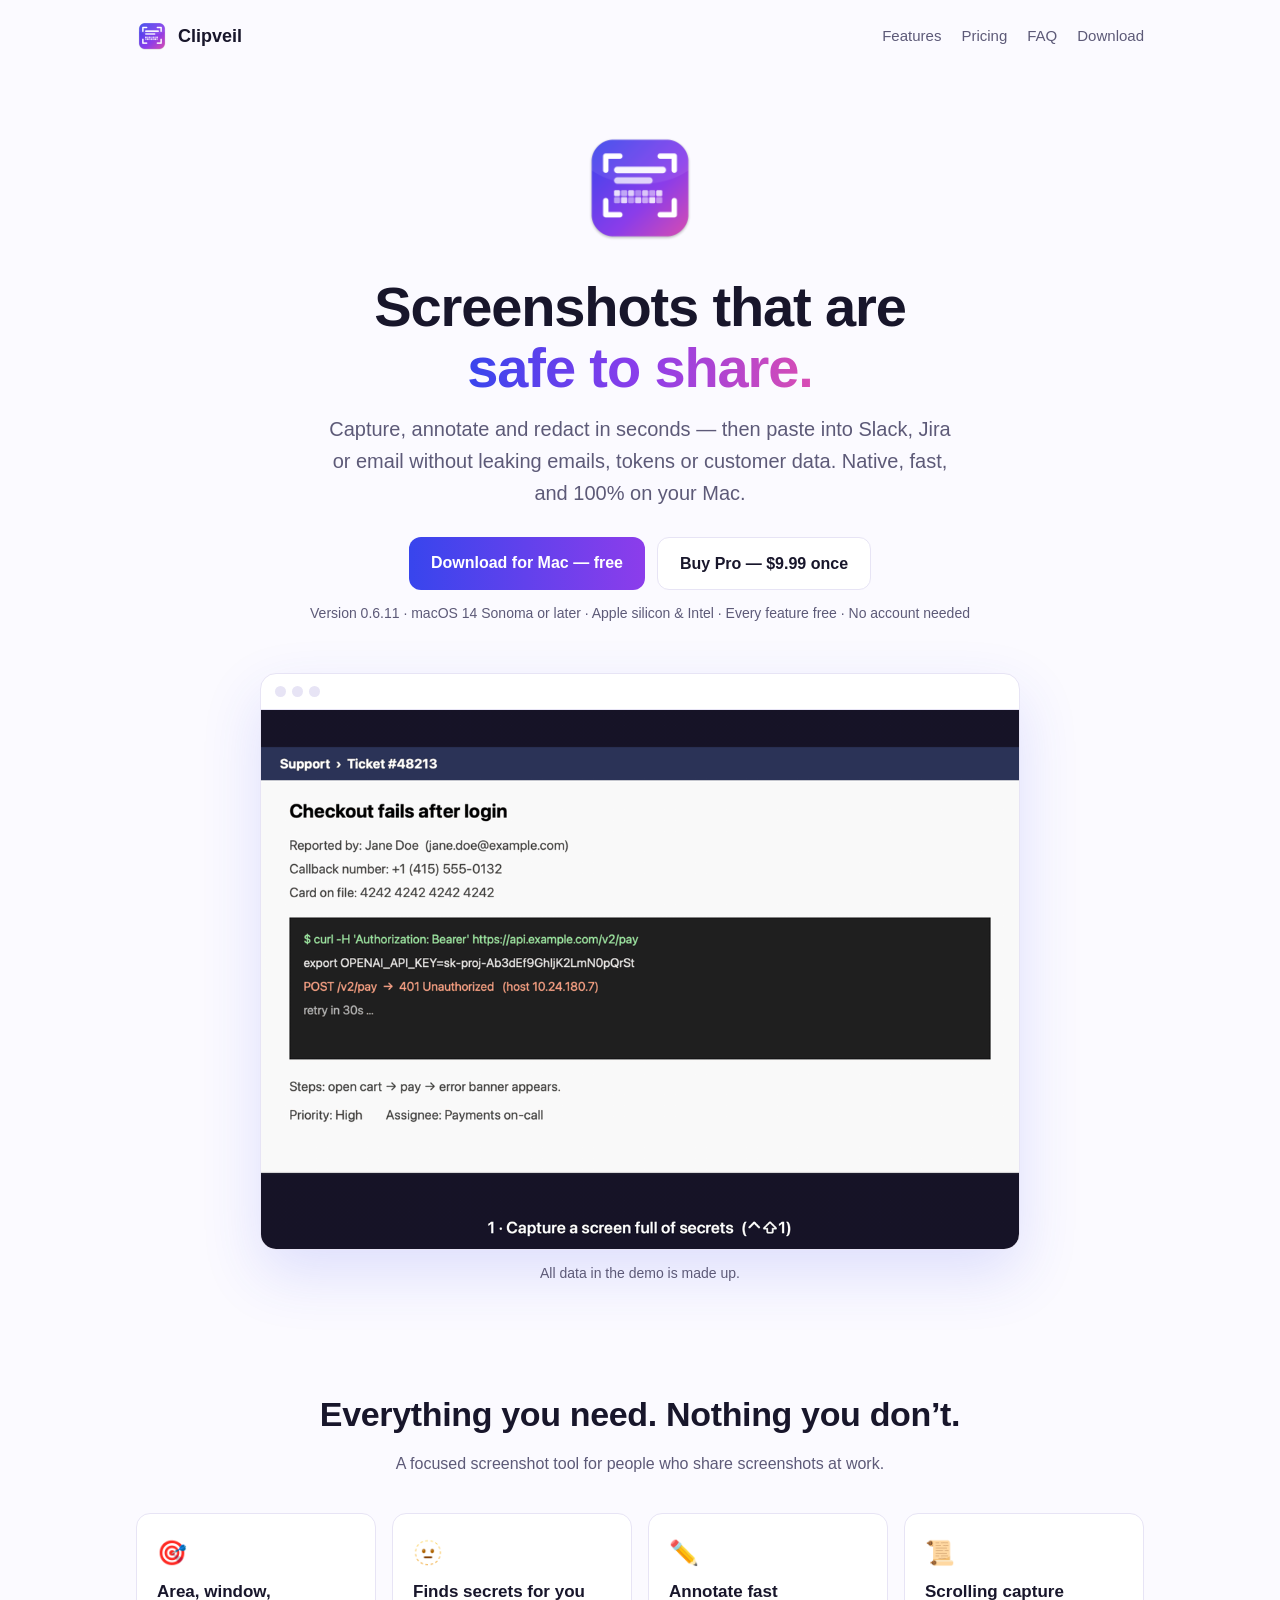
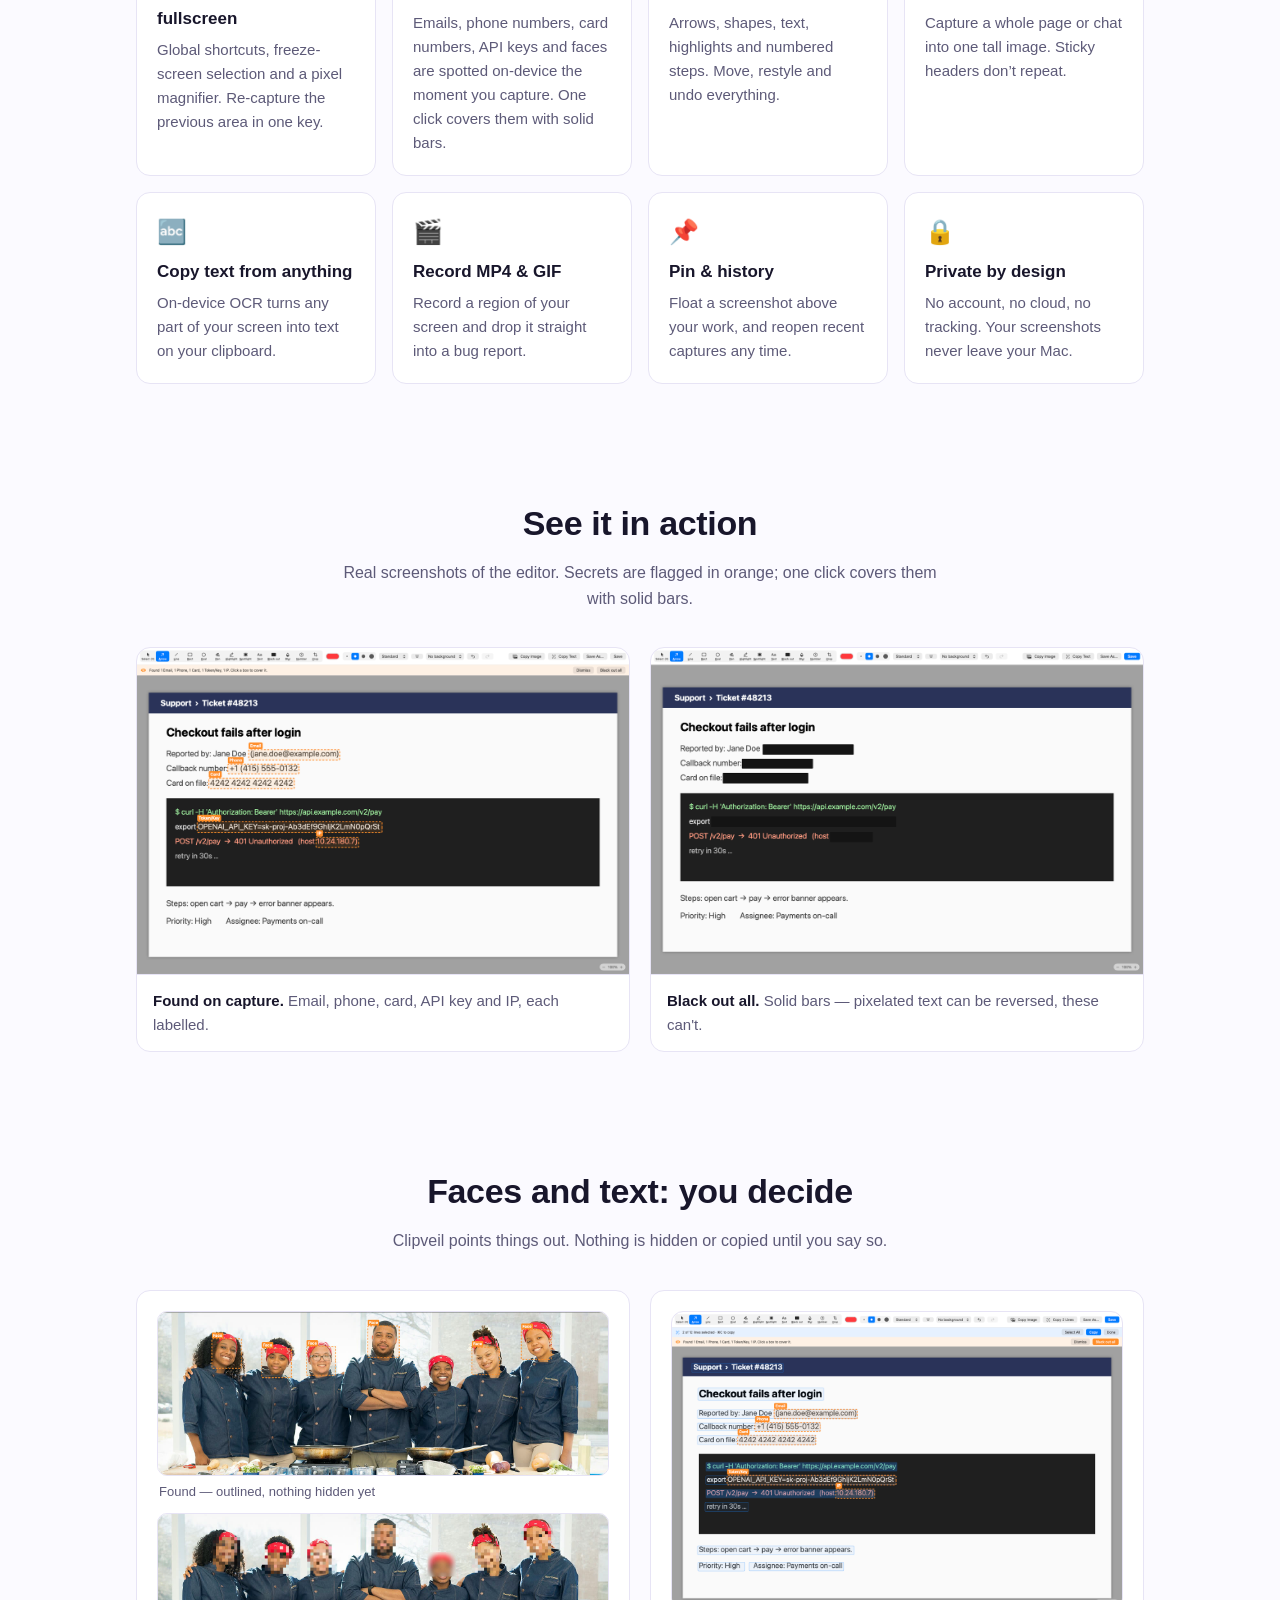
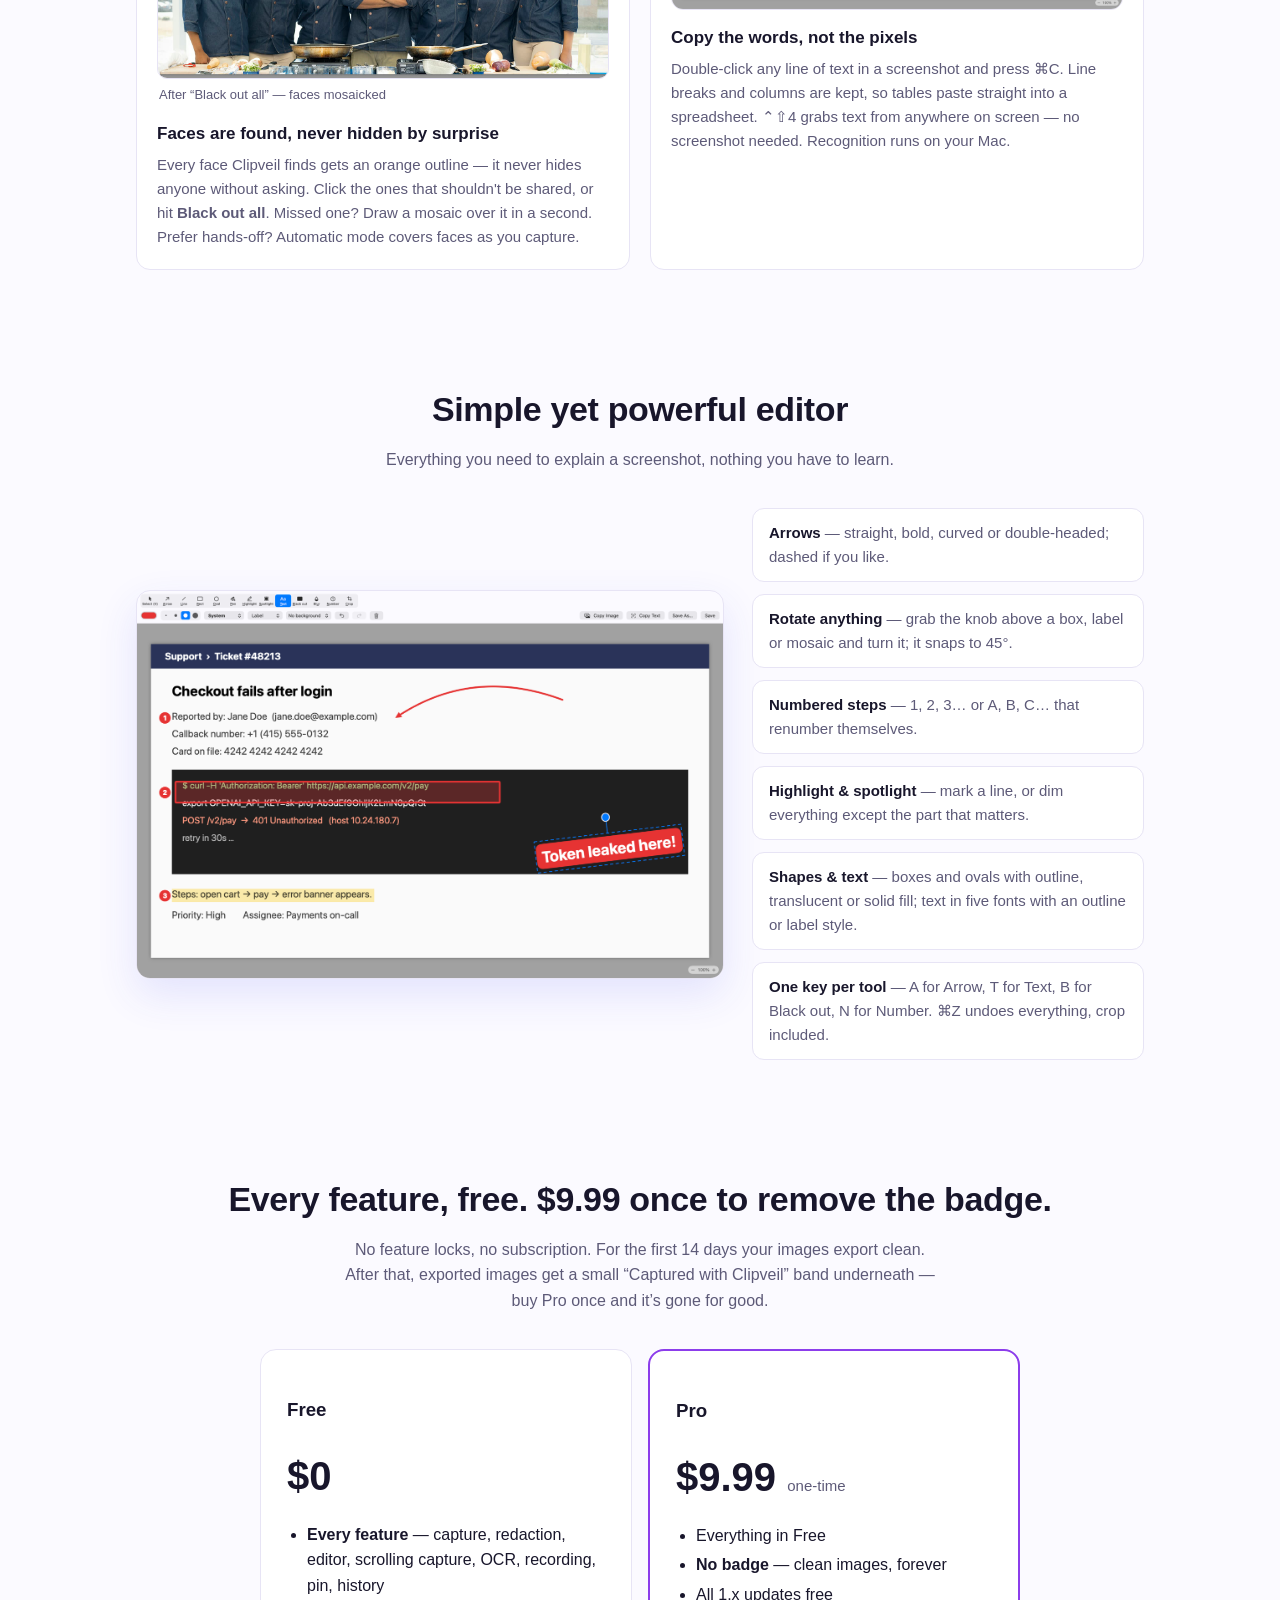
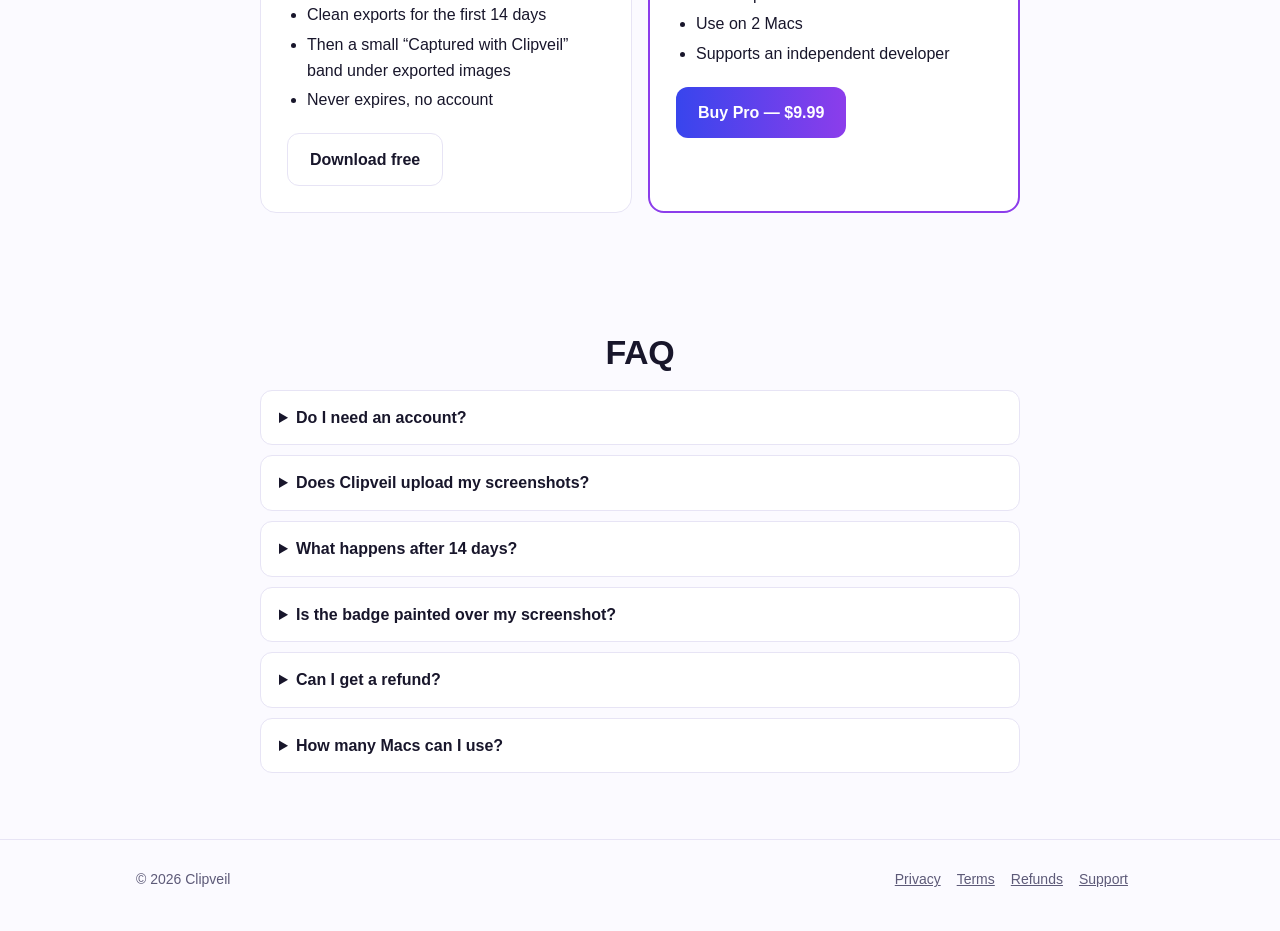
==== index.html @ bd0c2cb8 "Clipveil 0.6.11: notarized download + Sparkle appcast Co-Authored-By: Claude Opus 5.5 <noreply@anthr" ====
<!doctype html>
<html lang="en">
<head>
<meta charset="utf-8">
<meta name="viewport" content="width=device-width, initial-scale=1">
<title>Clipveil — screenshots that are safe to share</title>
<meta name="description" content="Clipveil is a private, native macOS screenshot tool: capture, redact, annotate and share — nothing ever leaves your Mac.">
<link rel="icon" href="icon.png">
<link rel="stylesheet" href="style.css">
<!-- Launch: replace DOWNLOAD_URL with releases/Clipveil-latest.dmg and CHECKOUT_URL with the Lemon Squeezy buy link. -->
</head>
<body>
<div class="wrap">
  <nav>
    <a class="brand" href="index.html"><img src="icon.png" alt="">Clipveil</a>
    <div class="links"><a href="#features">Features</a><a href="#pricing">Pricing</a><a href="#faq">FAQ</a><a class="keep" href="releases/Clipveil-latest.dmg">Download</a></div>
  </nav>

  <header class="hero">
    <img class="icon" src="icon.png" alt="Clipveil app icon">
    <h1>Screenshots that are<br><span class="grad">safe to share.</span></h1>
    <p class="lead">Capture, annotate and redact in seconds — then paste into Slack, Jira or email without leaking emails, tokens or customer data. Native, fast, and 100% on your Mac.</p>
    <div class="cta">
      <a class="btn primary" href="releases/Clipveil-latest.dmg">Download for Mac — free</a>
      <a class="btn ghost" href="https://clipveil.lemonsqueezy.com/checkout/buy/eed7f09a-1b01-4b41-965e-8b649340c4da">Buy Pro — $9.99 once</a>
    </div>
    <p class="fine">Version 0.6.11 · macOS 14 Sonoma or later · Apple silicon &amp; Intel · Every feature free · No account needed</p>

    <div class="demo">
      <div class="bar"><i></i><i></i><i></i></div>
      <img class="gif" src="img/demo.gif" alt="Demo: Clipveil captures a support ticket, outlines the email, phone number, card number, API key and IP address it found, blacks them all out with one click, then copies the remaining text" width="1100" height="784">
    </div>
    <p class="fine">All data in the demo is made up.</p>
  </header>
</div>

<section id="features">
  <div class="wrap">
    <h2>Everything you need. Nothing you don’t.</h2>
    <p class="sub">A focused screenshot tool for people who share screenshots at work.</p>
    <div class="grid">
      <div class="card"><div class="emoji">🎯</div><h3>Area, window, fullscreen</h3><p>Global shortcuts, freeze-screen selection and a pixel magnifier. Re-capture the previous area in one key.</p></div>
      <div class="card"><div class="emoji">🫥</div><h3>Finds secrets for you</h3><p>Emails, phone numbers, card numbers, API keys and faces are spotted on-device the moment you capture. One click covers them with solid bars.</p></div>
      <div class="card"><div class="emoji">✏️</div><h3>Annotate fast</h3><p>Arrows, shapes, text, highlights and numbered steps. Move, restyle and undo everything.</p></div>
      <div class="card"><div class="emoji">📜</div><h3>Scrolling capture</h3><p>Capture a whole page or chat into one tall image. Sticky headers don’t repeat.</p></div>
      <div class="card"><div class="emoji">🔤</div><h3>Copy text from anything</h3><p>On-device OCR turns any part of your screen into text on your clipboard.</p></div>
      <div class="card"><div class="emoji">🎬</div><h3>Record MP4 &amp; GIF</h3><p>Record a region of your screen and drop it straight into a bug report.</p></div>
      <div class="card"><div class="emoji">📌</div><h3>Pin &amp; history</h3><p>Float a screenshot above your work, and reopen recent captures any time.</p></div>
      <div class="card"><div class="emoji">🔒</div><h3>Private by design</h3><p>No account, no cloud, no tracking. Your screenshots never leave your Mac.</p></div>
    </div>
  </div>
</section>

<section id="action">
  <div class="wrap">
    <h2>See it in action</h2>
    <p class="sub">Real screenshots of the editor. Secrets are flagged in orange; one click covers them with solid bars.</p>
    <div class="shots">
      <figure><img src="img/detect.png" alt="Editor right after a capture: five secrets outlined in orange with labels, and a banner offering Black out all" loading="lazy"><figcaption><b>Found on capture.</b> Email, phone, card, API key and IP, each labelled.</figcaption></figure>
      <figure><img src="img/blackout.png" alt="The same capture after Black out all: the secrets are covered by solid black bars, everything else is readable" loading="lazy"><figcaption><b>Black out all.</b> Solid bars — pixelated text can be reversed, these can't.</figcaption></figure>
    </div>
  </div>
</section>

<section id="control">
  <div class="wrap">
    <h2>Faces and text: you decide</h2>
    <p class="sub">Clipveil points things out. Nothing is hidden or copied until you say so.</p>
    <div class="duo">
      <div class="card">
        <div class="pair">
          <figure><img src="img/faces-found.jpg" alt="A team photo in the Clipveil editor: six faces outlined in orange with a Face label, none hidden yet" loading="lazy"><figcaption>Found — outlined, nothing hidden yet</figcaption></figure>
          <figure><img src="img/faces-hidden.jpg" alt="The same photo with every face covered by a mosaic" loading="lazy"><figcaption>After “Black out all” — faces mosaicked</figcaption></figure>
        </div>
        <h3>Faces are found, never hidden by surprise</h3>
        <p>Every face Clipveil finds gets an orange outline — it never hides anyone without asking. Click the ones that shouldn't be shared, or hit <b>Black out all</b>. Missed one? Draw a mosaic over it in a second. Prefer hands-off? Automatic mode covers faces as you capture.</p>
      </div>
      <div class="card">
        <img src="img/copytext.png" alt="Editor in text mode: every recognised line outlined, two lines selected, a Copy 2 Lines button" loading="lazy" class="cardimg">
        <h3>Copy the words, not the pixels</h3>
        <p>Double-click any line of text in a screenshot and press ⌘C. Line breaks and columns are kept, so tables paste straight into a spreadsheet. ⌃⇧4 grabs text from anywhere on screen — no screenshot needed. Recognition runs on your Mac.</p>
      </div>
    </div>
  </div>
</section>

<section id="editor">
  <div class="wrap">
    <h2>Simple yet powerful editor</h2>
    <p class="sub">Everything you need to explain a screenshot, nothing you have to learn.</p>
    <div class="editorgrid">
      <img src="img/editor.png" alt="The Clipveil editor: a curved red arrow pointing at an email, numbered steps 1 to 3, a translucent red box over a log line, a yellow highlight over a line of text, and a tilted red label reading Token leaked here with its rotation handle" loading="lazy">
      <ul class="toollist">
        <li><b>Arrows</b> — straight, bold, curved or double-headed; dashed if you like.</li>
        <li><b>Rotate anything</b> — grab the knob above a box, label or mosaic and turn it; it snaps to 45°.</li>
        <li><b>Numbered steps</b> — 1, 2, 3… or A, B, C… that renumber themselves.</li>
        <li><b>Highlight &amp; spotlight</b> — mark a line, or dim everything except the part that matters.</li>
        <li><b>Shapes &amp; text</b> — boxes and ovals with outline, translucent or solid fill; text in five fonts with an outline or label style.</li>
        <li><b>One key per tool</b> — A for Arrow, T for Text, B for Black out, N for Number. ⌘Z undoes everything, crop included.</li>
      </ul>
    </div>
  </div>
</section>

<section id="pricing">
  <div class="wrap">
    <h2>Every feature, free. $9.99 once to remove the badge.</h2>
    <p class="sub">No feature locks, no subscription. For the first 14 days your images export clean. After that, exported images get a small “Captured with Clipveil” band underneath — buy Pro once and it’s gone for good.</p>
    <div class="pricing">
      <div class="plan">
        <h3>Free</h3>
        <div class="price">$0</div>
        <ul>
          <li><b>Every feature</b> — capture, redaction, editor, scrolling capture, OCR, recording, pin, history</li>
          <li>Clean exports for the first 14 days</li>
          <li>Then a small “Captured with Clipveil” band under exported images</li>
          <li>Never expires, no account</li>
        </ul>
        <a class="btn ghost" href="releases/Clipveil-latest.dmg">Download free</a>
      </div>
      <div class="plan pro">
        <h3>Pro</h3>
        <div class="price">$9.99 <small>one-time</small></div>
        <ul>
          <li>Everything in Free</li>
          <li><b>No badge</b> — clean images, forever</li>
          <li>All 1.x updates free</li>
          <li>Use on 2 Macs</li>
          <li>Supports an independent developer</li>
        </ul>
        <a class="btn primary" href="https://clipveil.lemonsqueezy.com/checkout/buy/eed7f09a-1b01-4b41-965e-8b649340c4da">Buy Pro — $9.99</a>
      </div>
    </div>
  </div>
</section>

<section id="faq" class="faq">
  <div class="wrap">
    <h2>FAQ</h2>
    <details><summary>Do I need an account?</summary><p>No. Download, grant Screen Recording permission, and start capturing. A license key is only needed for Pro.</p></details>
    <details><summary>Does Clipveil upload my screenshots?</summary><p>Never. Capturing, OCR and editing all happen on your Mac. The only network requests are a license check for Pro and an optional update check.</p></details>
    <details><summary>What happens after 14 days?</summary><p>Nothing stops working. Every feature stays free; images you copy, save or share simply get a small “Captured with Clipveil” band underneath. Pro removes it.</p></details>
    <details><summary>Is the badge painted over my screenshot?</summary><p>No. It’s a slim band added below the image, so nothing you captured is covered.</p></details>
    <details><summary>Can I get a refund?</summary><p>Yes — full refund within 14 days, no questions asked. See the <a href="refund.html">refund policy</a>.</p></details>
    <details><summary>How many Macs can I use?</summary><p>A Pro license activates on 2 Macs. You can move it by deactivating from the License window.</p></details>
  </div>
</section>

<footer>
  <div class="wrap">
    <div>© 2026 Clipveil</div>
    <div><a href="privacy.html">Privacy</a><a href="terms.html">Terms</a><a href="refund.html">Refunds</a><a href="mailto:support@clipveil.app">Support</a></div>
  </div>
</footer>
</body>
</html>
---- style.css ----
:root {
  --bg: #fbfaff; --fg: #18162b; --muted: #5d5a78; --card: #ffffff; --line: #e7e4f5;
  --a1: #3845ed; --a2: #8c3deb; --a3: #d94db3; --chip: #f1eefe;
}
@media (prefers-color-scheme: dark) {
  :root:not([data-theme="light"]) {
    --bg: #0f0e1a; --fg: #f1effa; --muted: #a8a4c4; --card: #1a1830; --line: #2c2948; --chip: #24213f;
  }
}
:root[data-theme="dark"] {
  --bg: #0f0e1a; --fg: #f1effa; --muted: #a8a4c4; --card: #1a1830; --line: #2c2948; --chip: #24213f;
}
* { box-sizing: border-box; }
body { margin: 0; background: var(--bg); color: var(--fg);
  font: 16px/1.6 -apple-system, BlinkMacSystemFont, "Inter", "Hiragino Sans", "Segoe UI", sans-serif; }
a { color: var(--a2); }
.wrap { max-width: 1040px; margin: 0 auto; padding: 0 16px; }
nav { display: flex; align-items: center; justify-content: space-between; padding: 20px 0; }
nav .brand { display: flex; align-items: center; gap: 10px; font-weight: 700; font-size: 18px; color: var(--fg); text-decoration: none; }
nav .brand img { width: 32px; height: 32px; }
nav .links a { color: var(--muted); text-decoration: none; margin-left: 20px; font-size: 15px; }
.hero { text-align: center; padding: 56px 0 32px; }
.hero img.icon { width: 120px; height: 120px; }
h1 { font-size: clamp(34px, 6vw, 56px); line-height: 1.1; margin: 20px 0 14px; letter-spacing: -0.02em; }
.grad { background: linear-gradient(90deg, var(--a1), var(--a2), var(--a3)); -webkit-background-clip: text; background-clip: text; color: transparent; }
.lead { font-size: clamp(17px, 2.2vw, 20px); color: var(--muted); max-width: 640px; margin: 0 auto 28px; }
.cta { display: flex; gap: 12px; justify-content: center; flex-wrap: wrap; }
.btn { display: inline-block; padding: 13px 22px; border-radius: 12px; font-weight: 600; text-decoration: none; }
.btn.primary { background: linear-gradient(90deg, var(--a1), var(--a2)); color: #fff; }
.btn.ghost { border: 1px solid var(--line); color: var(--fg); background: var(--card); }
.fine { color: var(--muted); font-size: 14px; margin-top: 12px; }
.demo { margin: 48px auto 0; max-width: 760px; background: var(--card); border: 1px solid var(--line); border-radius: 16px;
  box-shadow: 0 24px 60px rgba(56, 69, 237, .15); overflow: hidden; text-align: left; }
.demo .bar { display: flex; gap: 6px; padding: 12px 14px; border-bottom: 1px solid var(--line); }
.demo .bar i { width: 11px; height: 11px; border-radius: 50%; background: var(--line); }
.demo .body { padding: 22px 26px 28px; position: relative; }
.demo .gif { display: block; width: 100%; height: auto; }
.shots { display: grid; grid-template-columns: repeat(auto-fit, minmax(300px, 1fr)); gap: 20px; }
.shots figure { margin: 0; background: var(--card); border: 1px solid var(--line); border-radius: 14px; overflow: hidden; }
.shots img { display: block; width: 100%; height: auto; border-bottom: 1px solid var(--line); }
.shots figcaption { padding: 14px 16px; font-size: 15px; color: var(--muted); }
.shots figcaption b { color: var(--fg); }
.editorgrid { display: grid; grid-template-columns: 3fr 2fr; gap: 28px; align-items: center; }
.editorgrid img { display: block; width: 100%; height: auto; border-radius: 14px; border: 1px solid var(--line); box-shadow: 0 16px 40px rgba(56, 69, 237, .12); }
.toollist { list-style: none; padding: 0; margin: 0; display: grid; gap: 12px; }
.toollist li { background: var(--card); border: 1px solid var(--line); border-radius: 12px; padding: 12px 16px; font-size: 15px; color: var(--muted); }
.toollist b { color: var(--fg); }
@media (max-width: 760px) { .editorgrid { grid-template-columns: 1fr; } }
.duo { display: grid; grid-template-columns: repeat(auto-fit, minmax(320px, 1fr)); gap: 20px; }
.duo .card h3 { margin-top: 14px; }
.pair { display: grid; gap: 10px; }
.pair figure { margin: 0; }
.pair img { display: block; width: 100%; height: auto; border-radius: 10px; border: 1px solid var(--line); }
.pair figcaption { font-size: 13px; color: var(--muted); padding: 6px 2px 0; }
.cardimg { display: block; width: 100%; height: auto; border-radius: 12px; border: 1px solid var(--line); }
.msg { display: flex; gap: 12px; margin-bottom: 18px; }
.av { width: 36px; height: 36px; border-radius: 8px; background: var(--chip); flex: none; }
.msg b { display: block; }
.mosaic { display: inline-block; vertical-align: middle; width: 190px; height: 18px; border-radius: 4px;
  background: repeating-linear-gradient(90deg, #b9b2f2 0 12px, #d8d3fb 12px 24px, #a79ff0 24px 36px); }
.mosaic.short { width: 120px; }
.step { position: absolute; width: 28px; height: 28px; border-radius: 50%; background: #e5484d; color: #fff; font-weight: 800;
  display: grid; place-items: center; border: 2px solid #fff; font-size: 14px; }
.box { position: absolute; border: 3px solid #e5484d; border-radius: 6px; }
section { padding: 56px 0; }
h2 { font-size: clamp(26px, 4vw, 34px); text-align: center; margin: 0 0 10px; letter-spacing: -0.01em; }
.sub { text-align: center; color: var(--muted); margin: 0 auto 36px; max-width: 600px; }
.grid { display: grid; grid-template-columns: repeat(auto-fit, minmax(240px, 1fr)); gap: 16px; }
.card { background: var(--card); border: 1px solid var(--line); border-radius: 14px; padding: 20px; }
.card h3 { margin: 6px 0 6px; font-size: 17px; }
.card p { margin: 0; color: var(--muted); font-size: 15px; }
.emoji { font-size: 24px; }
.pricing { display: grid; grid-template-columns: repeat(auto-fit, minmax(280px, 1fr)); gap: 16px; max-width: 760px; margin: 0 auto; }
.plan { background: var(--card); border: 1px solid var(--line); border-radius: 16px; padding: 26px; }
.plan.pro { border: 2px solid var(--a2); }
.price { font-size: 40px; font-weight: 800; margin: 6px 0; }
.price small { font-size: 15px; font-weight: 500; color: var(--muted); }
.plan ul { padding-left: 20px; margin: 14px 0 20px; }
.plan li { margin: 4px 0; }
.faq details { background: var(--card); border: 1px solid var(--line); border-radius: 12px; padding: 14px 18px; margin: 0 auto 10px; max-width: 760px; }
.faq summary { font-weight: 600; cursor: pointer; }
footer { border-top: 1px solid var(--line); padding: 28px 0 40px; color: var(--muted); font-size: 14px; }
footer .wrap { display: flex; flex-wrap: wrap; gap: 16px; justify-content: space-between; }
footer a { color: var(--muted); margin-right: 16px; }
.doc { max-width: 760px; margin: 0 auto; padding: 24px 16px 64px; }
.doc h1 { font-size: 34px; }
.doc h2 { text-align: left; font-size: 22px; margin-top: 32px; }
.note { background: var(--chip); border-radius: 10px; padding: 12px 16px; font-size: 14px; color: var(--muted); }
@media (max-width: 560px) { nav .links a:not(.keep) { display: none; } .demo .body { padding: 18px; } .box, .step { display: none; } }
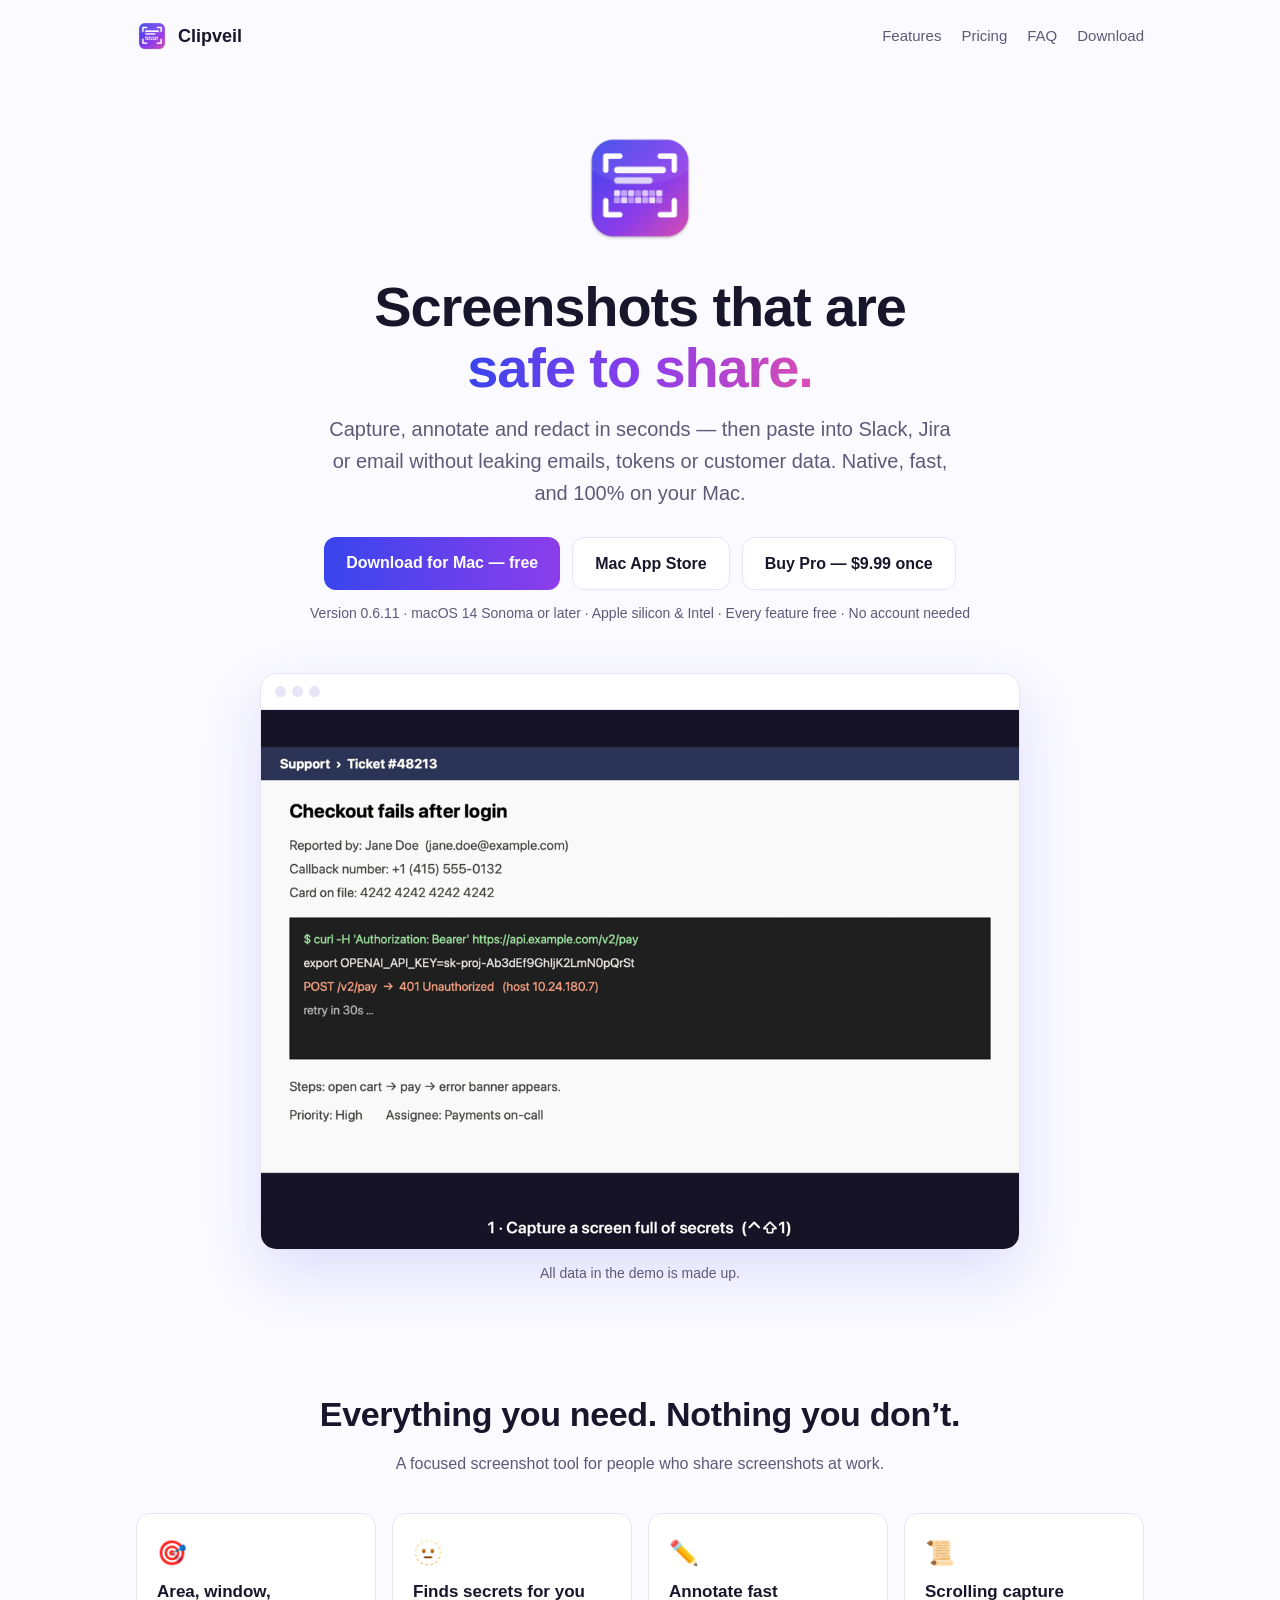
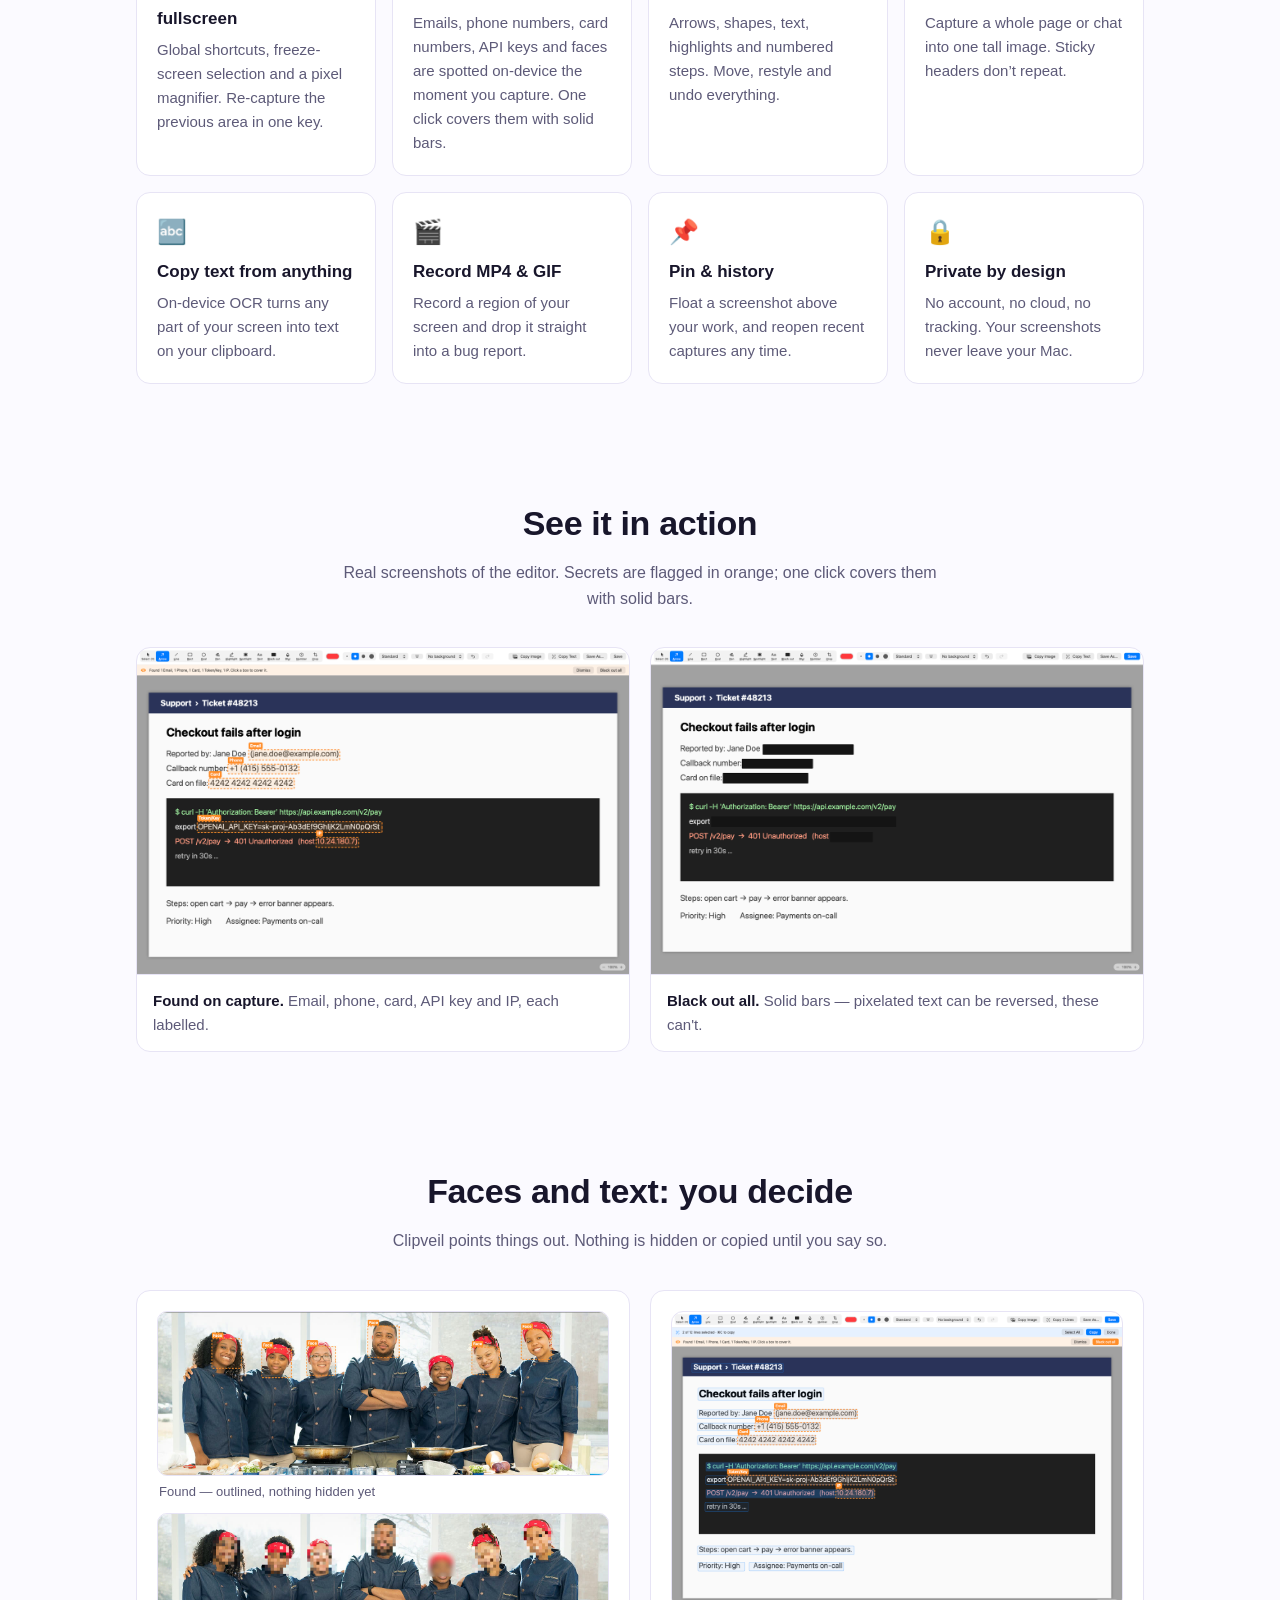
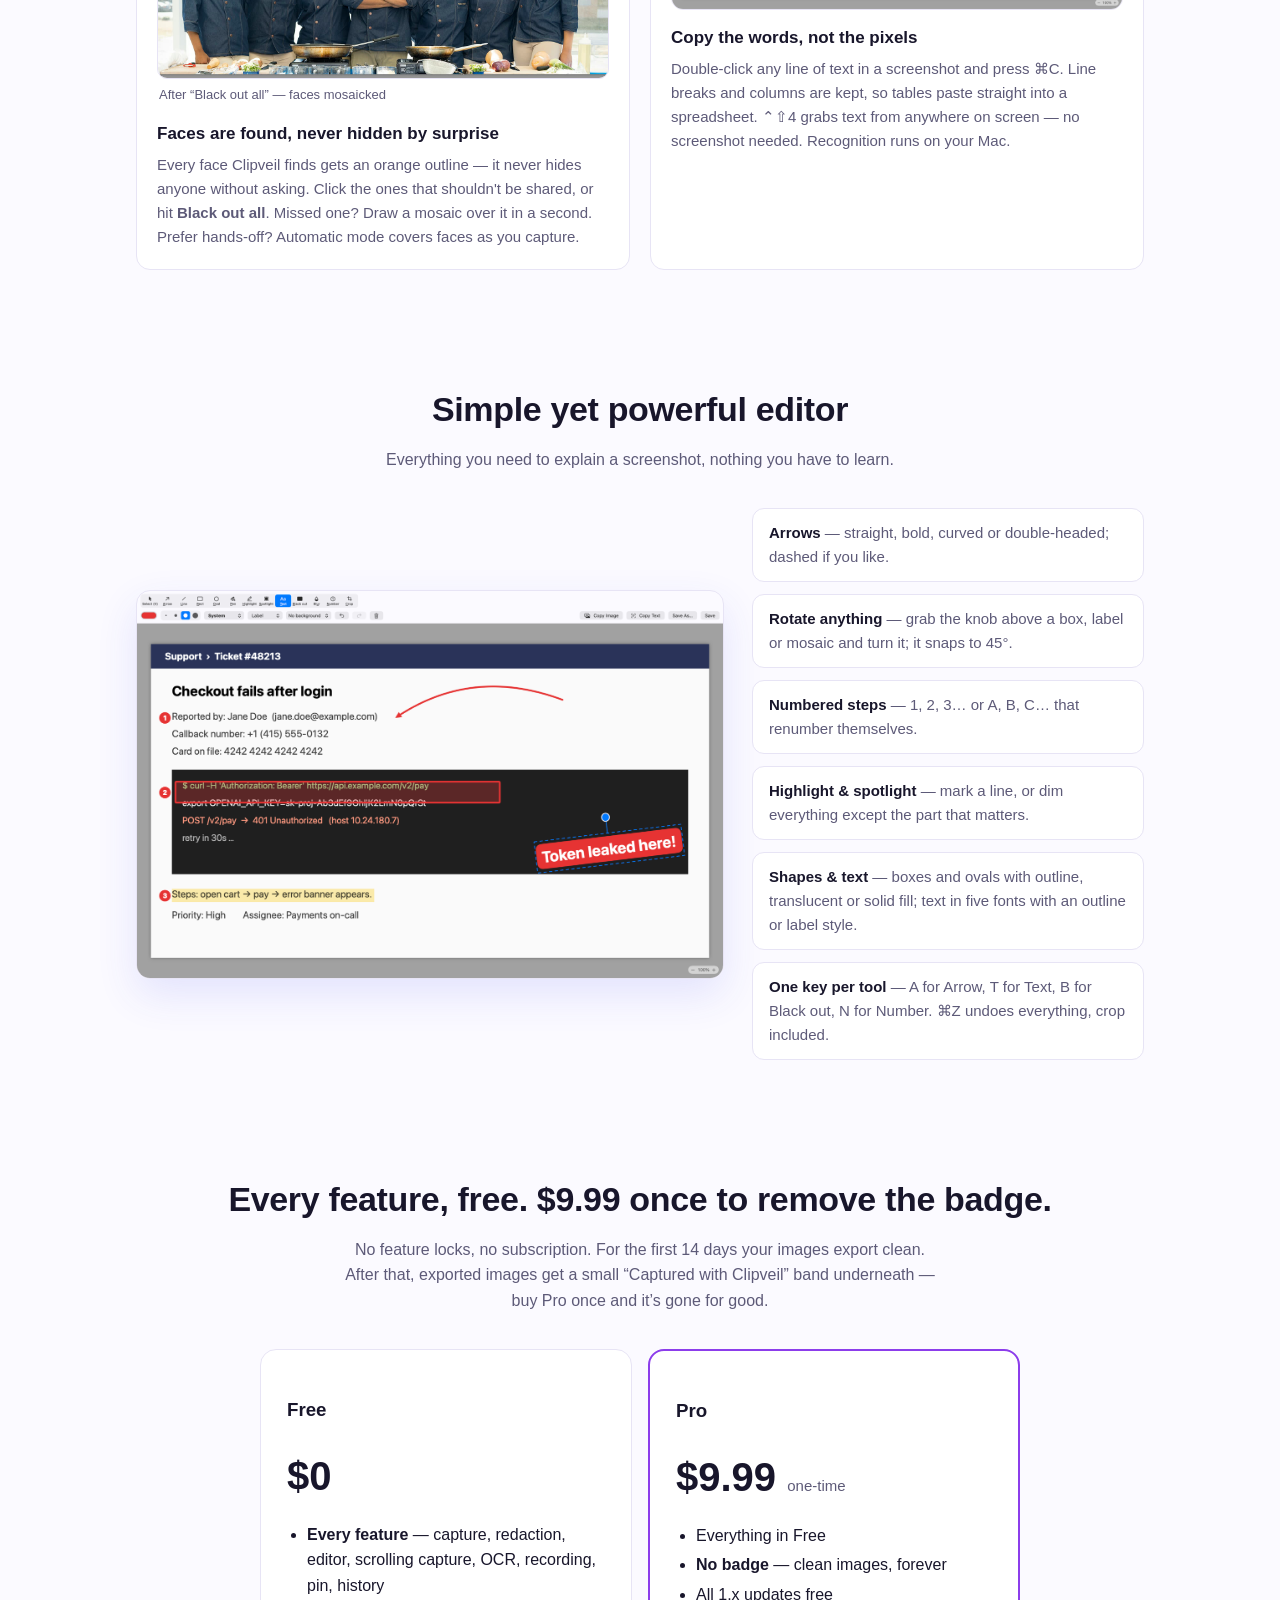
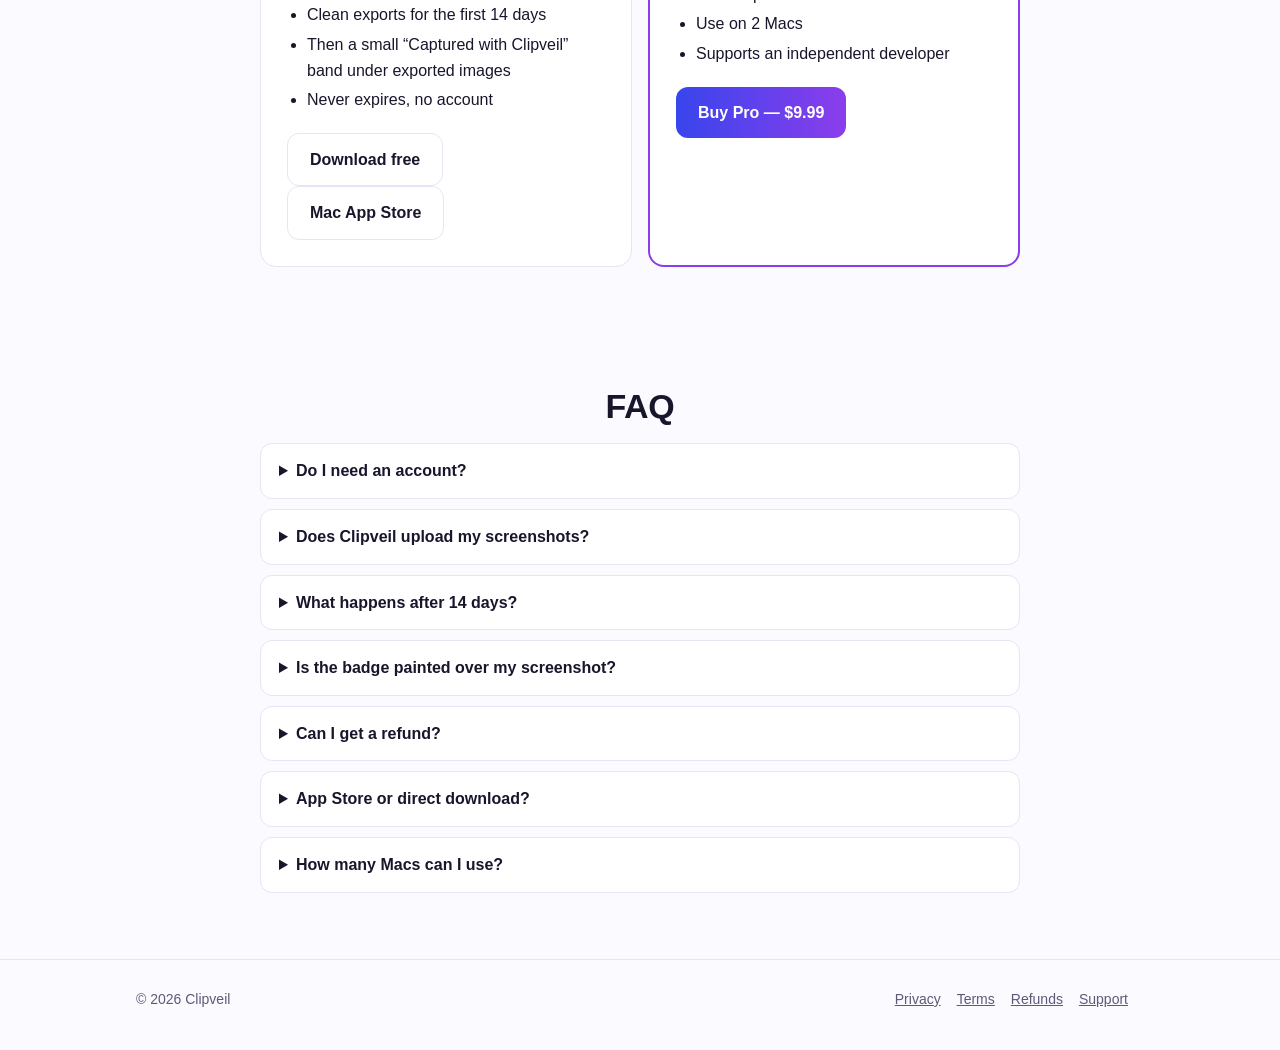
==== commit 890f643e: "Mac App Store links Co-Authored-By: Claude Opus 5.5 <noreply@anthropic.com>" ====
--- a/index.html
+++ b/index.html
@@ -22,6 +22,7 @@
     <p class="lead">Capture, annotate and redact in seconds — then paste into Slack, Jira or email without leaking emails, tokens or customer data. Native, fast, and 100% on your Mac.</p>
     <div class="cta">
       <a class="btn primary" href="releases/Clipveil-latest.dmg">Download for Mac — free</a>
+      <a class="btn ghost" href="https://apps.apple.com/app/clipveil/id6825523061">Mac App Store</a>
       <a class="btn ghost" href="https://clipveil.lemonsqueezy.com/checkout/buy/eed7f09a-1b01-4b41-965e-8b649340c4da">Buy Pro — $9.99 once</a>
     </div>
     <p class="fine">Version 0.6.11 · macOS 14 Sonoma or later · Apple silicon &amp; Intel · Every feature free · No account needed</p>
@@ -117,6 +118,7 @@
           <li>Never expires, no account</li>
         </ul>
         <a class="btn ghost" href="releases/Clipveil-latest.dmg">Download free</a>
+        <a class="btn ghost" href="https://apps.apple.com/app/clipveil/id6825523061">Mac App Store</a>
       </div>
       <div class="plan pro">
         <h3>Pro</h3>
@@ -142,6 +144,7 @@
     <details><summary>What happens after 14 days?</summary><p>Nothing stops working. Every feature stays free; images you copy, save or share simply get a small “Captured with Clipveil” band underneath. Pro removes it.</p></details>
     <details><summary>Is the badge painted over my screenshot?</summary><p>No. It’s a slim band added below the image, so nothing you captured is covered.</p></details>
     <details><summary>Can I get a refund?</summary><p>Yes — full refund within 14 days, no questions asked. See the <a href="refund.html">refund policy</a>.</p></details>
+    <details><summary>App Store or direct download?</summary><p>Both are the same app. Get it from the <a href="https://apps.apple.com/app/clipveil/id6825523061">Mac App Store</a> and buy Pro there with your Apple ID, or download it here and buy a license key. Purchases don’t carry over between the two.</p></details>
     <details><summary>How many Macs can I use?</summary><p>A Pro license activates on 2 Macs. You can move it by deactivating from the License window.</p></details>
   </div>
 </section>
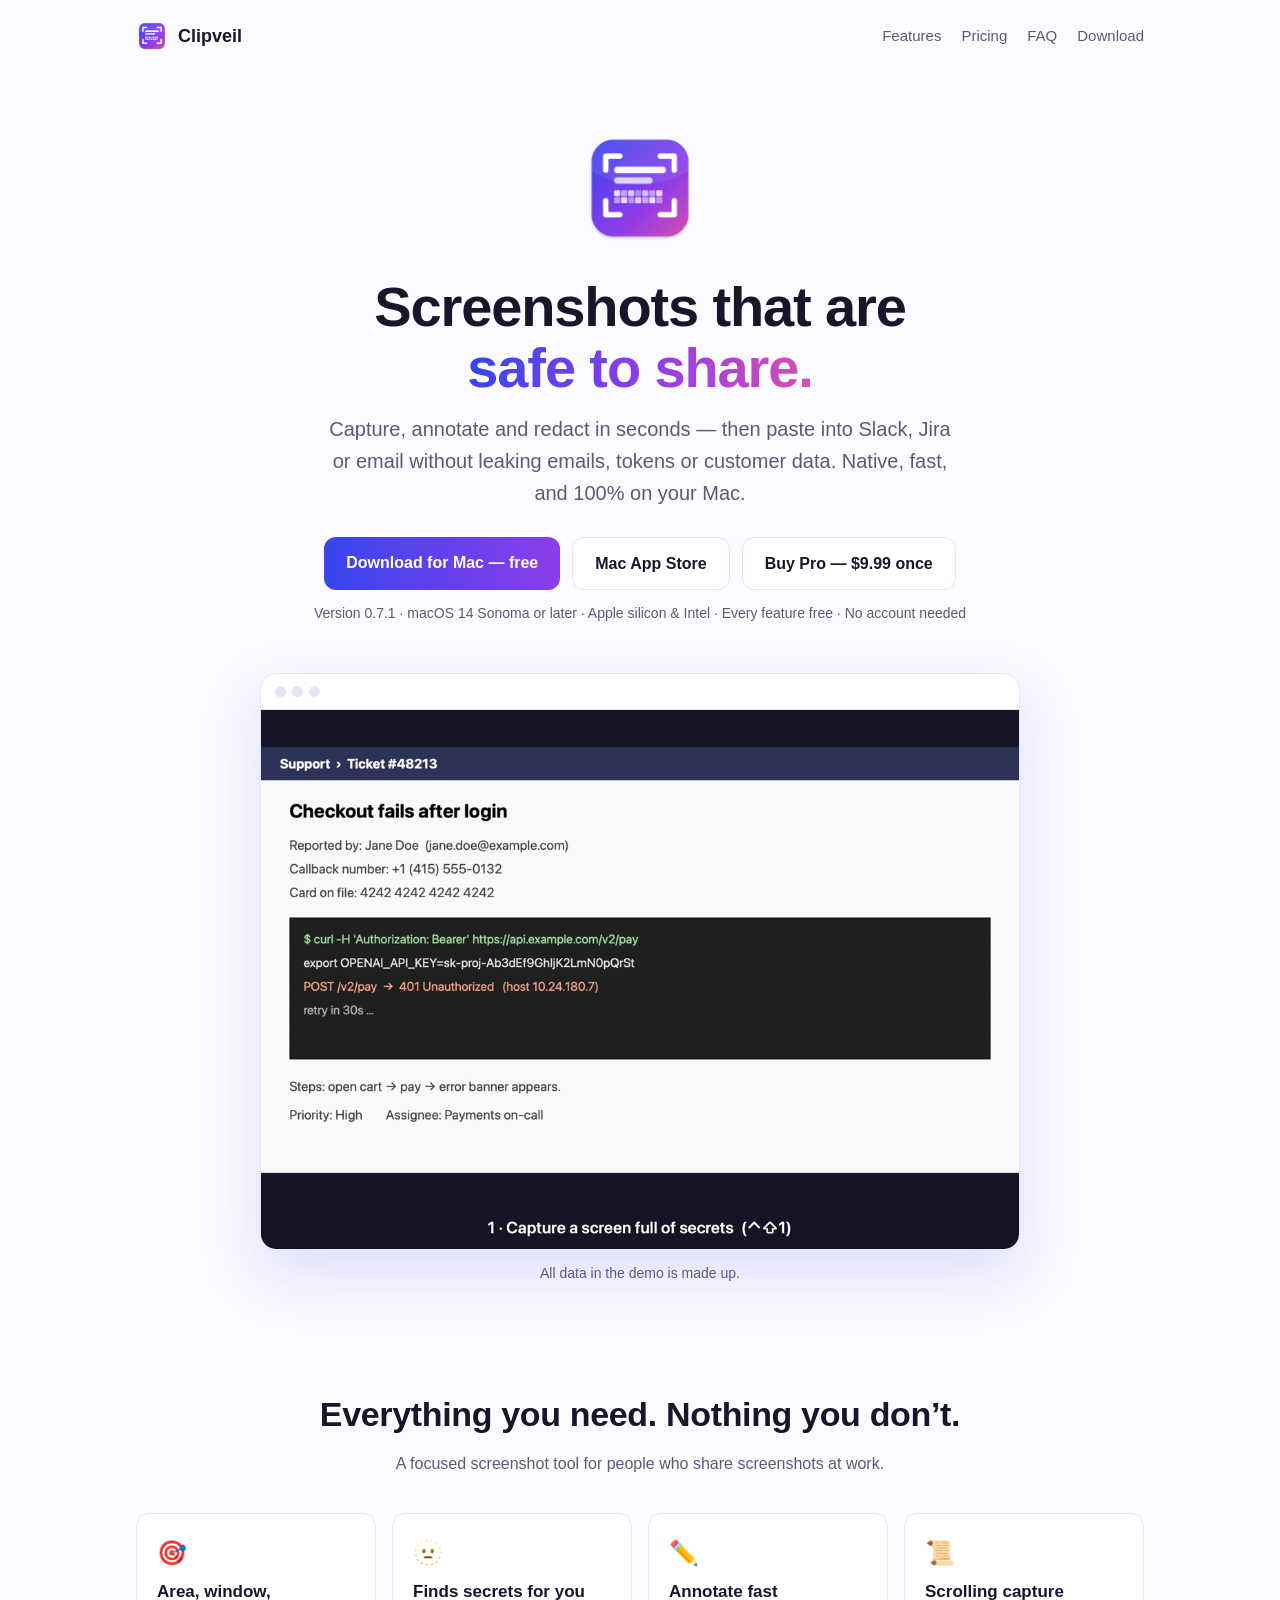
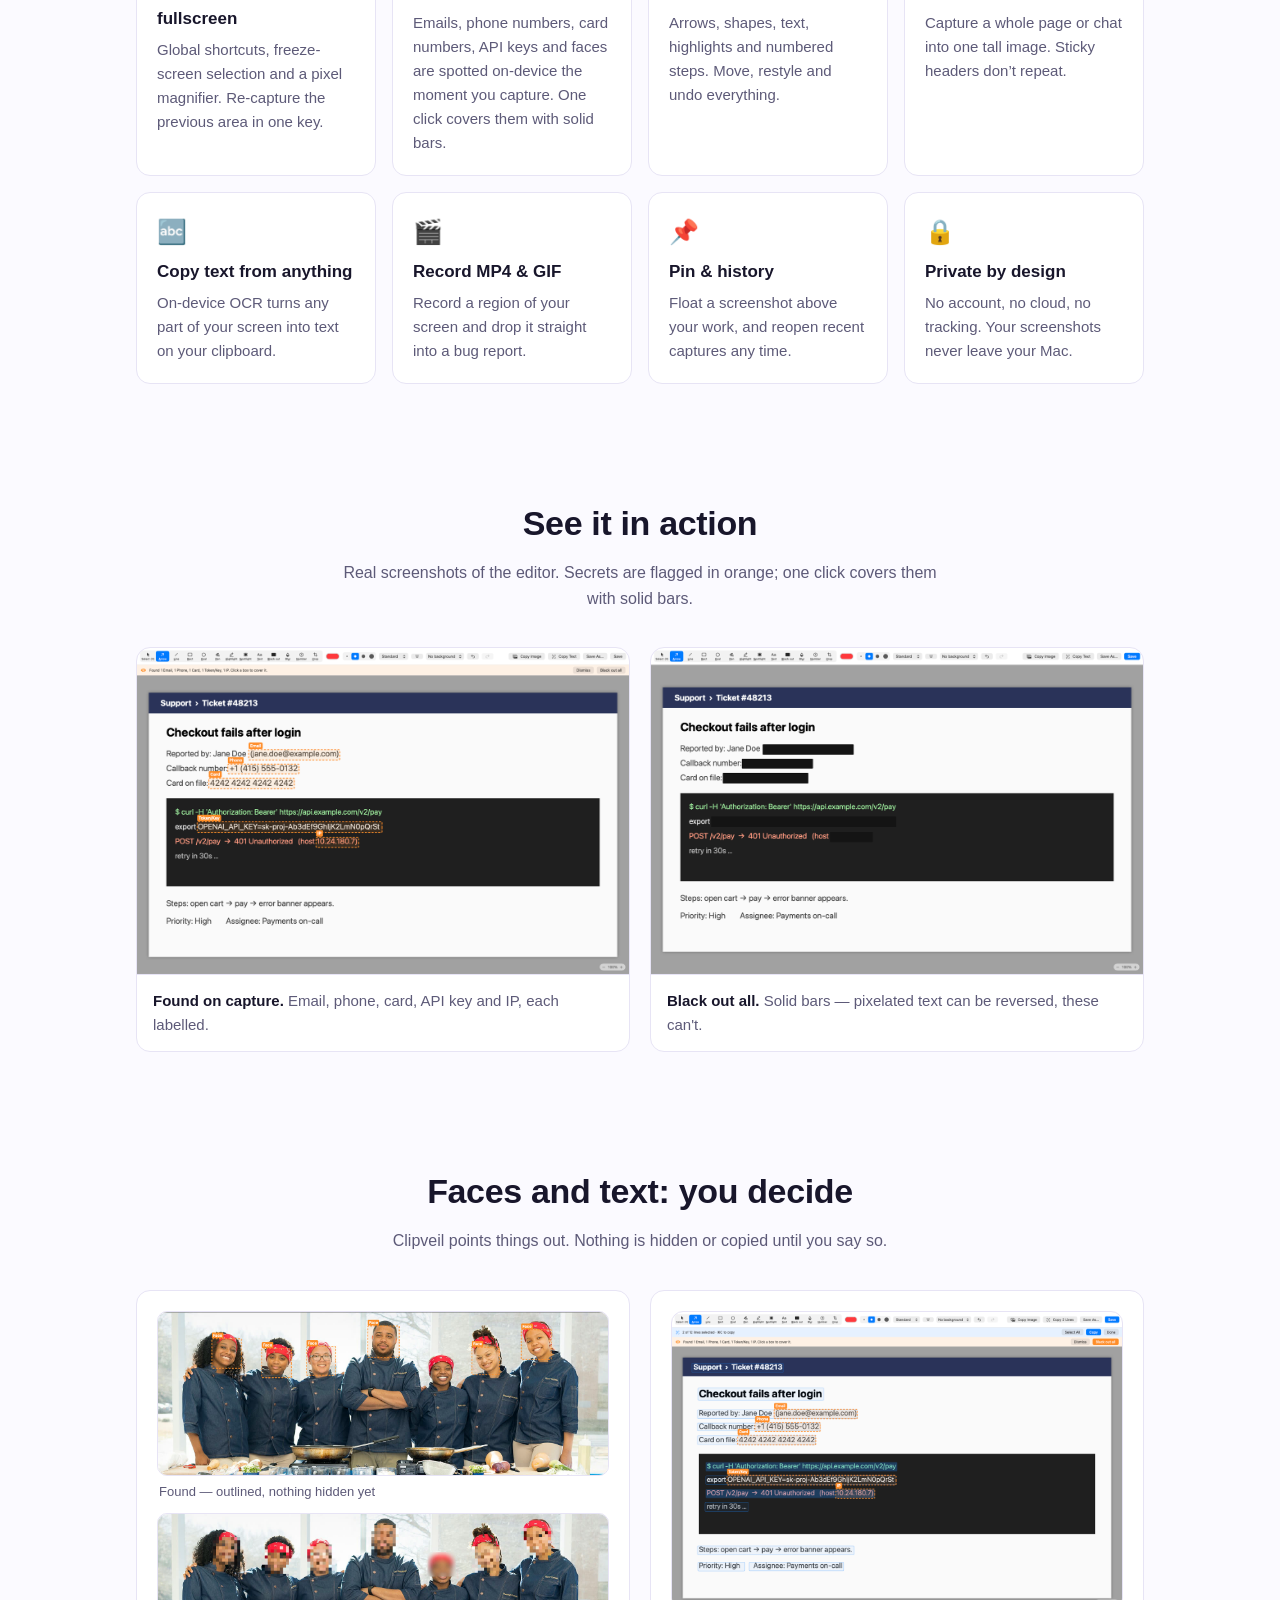
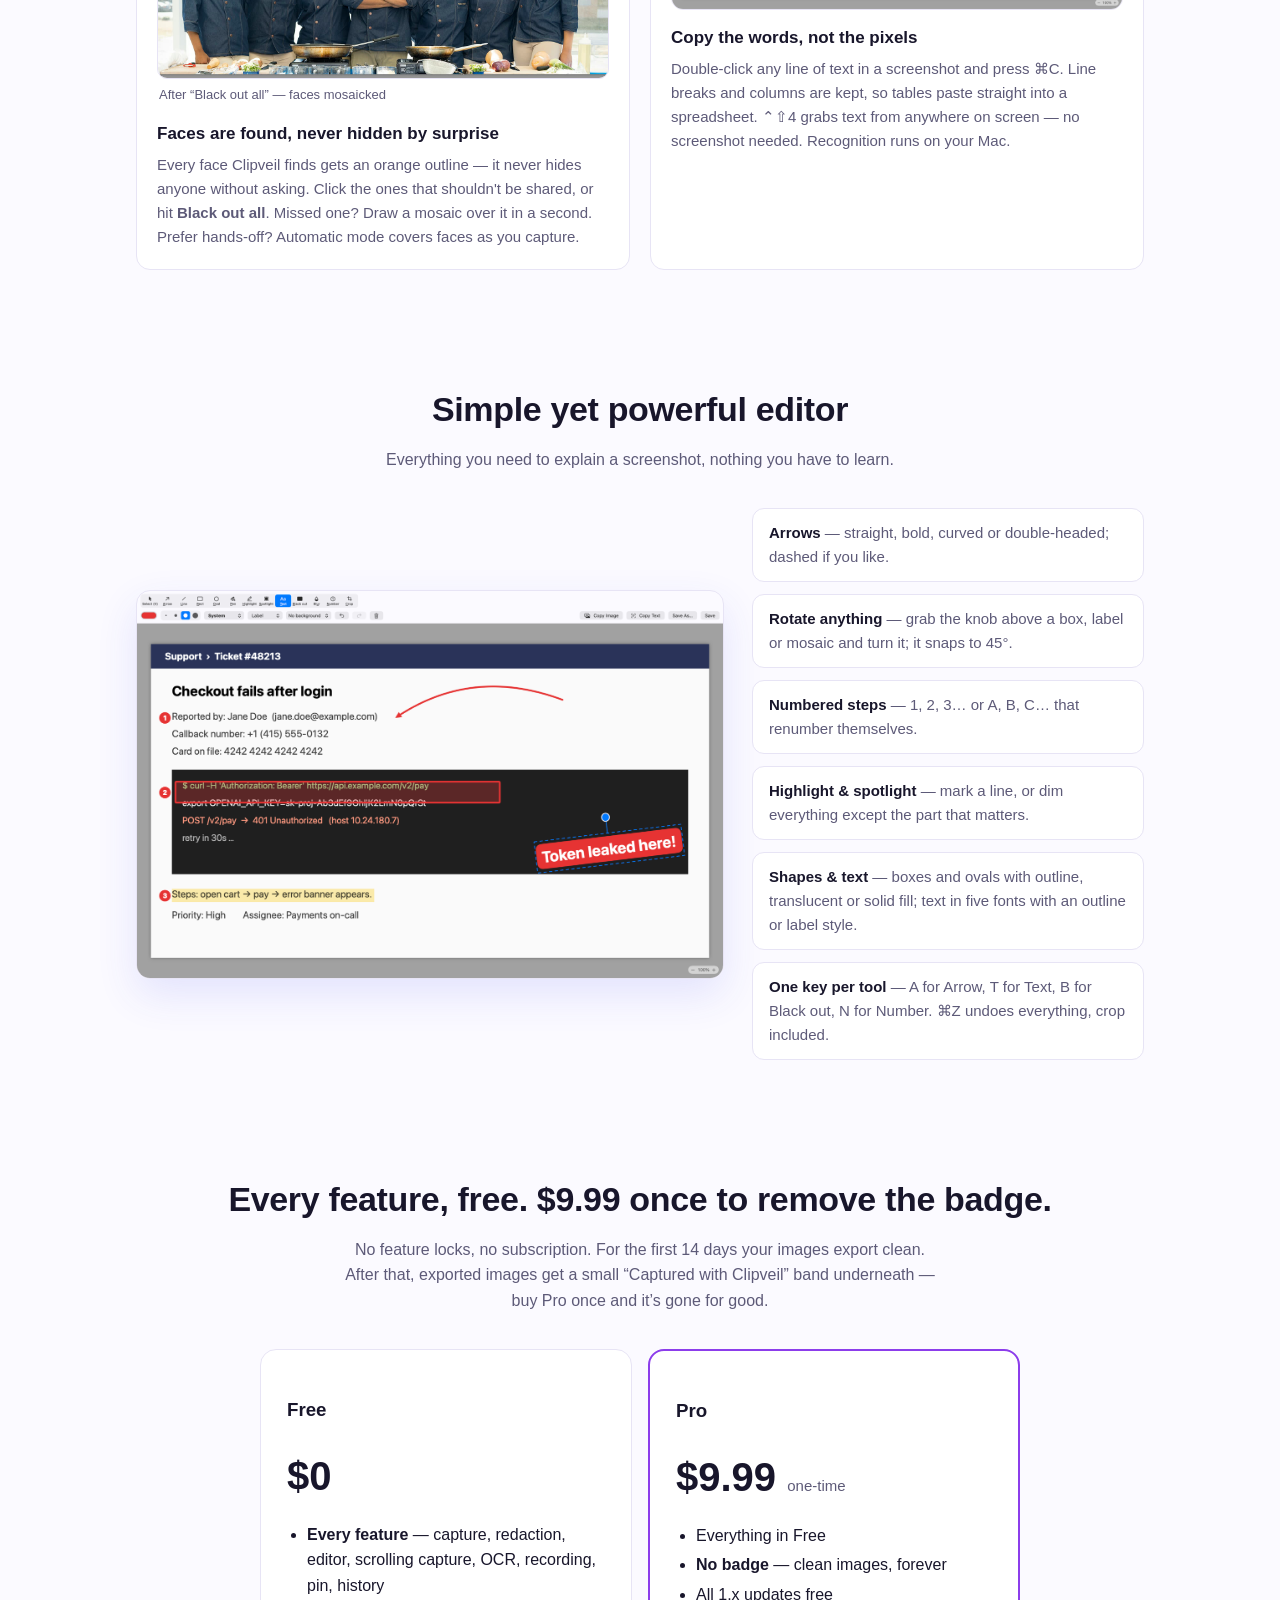
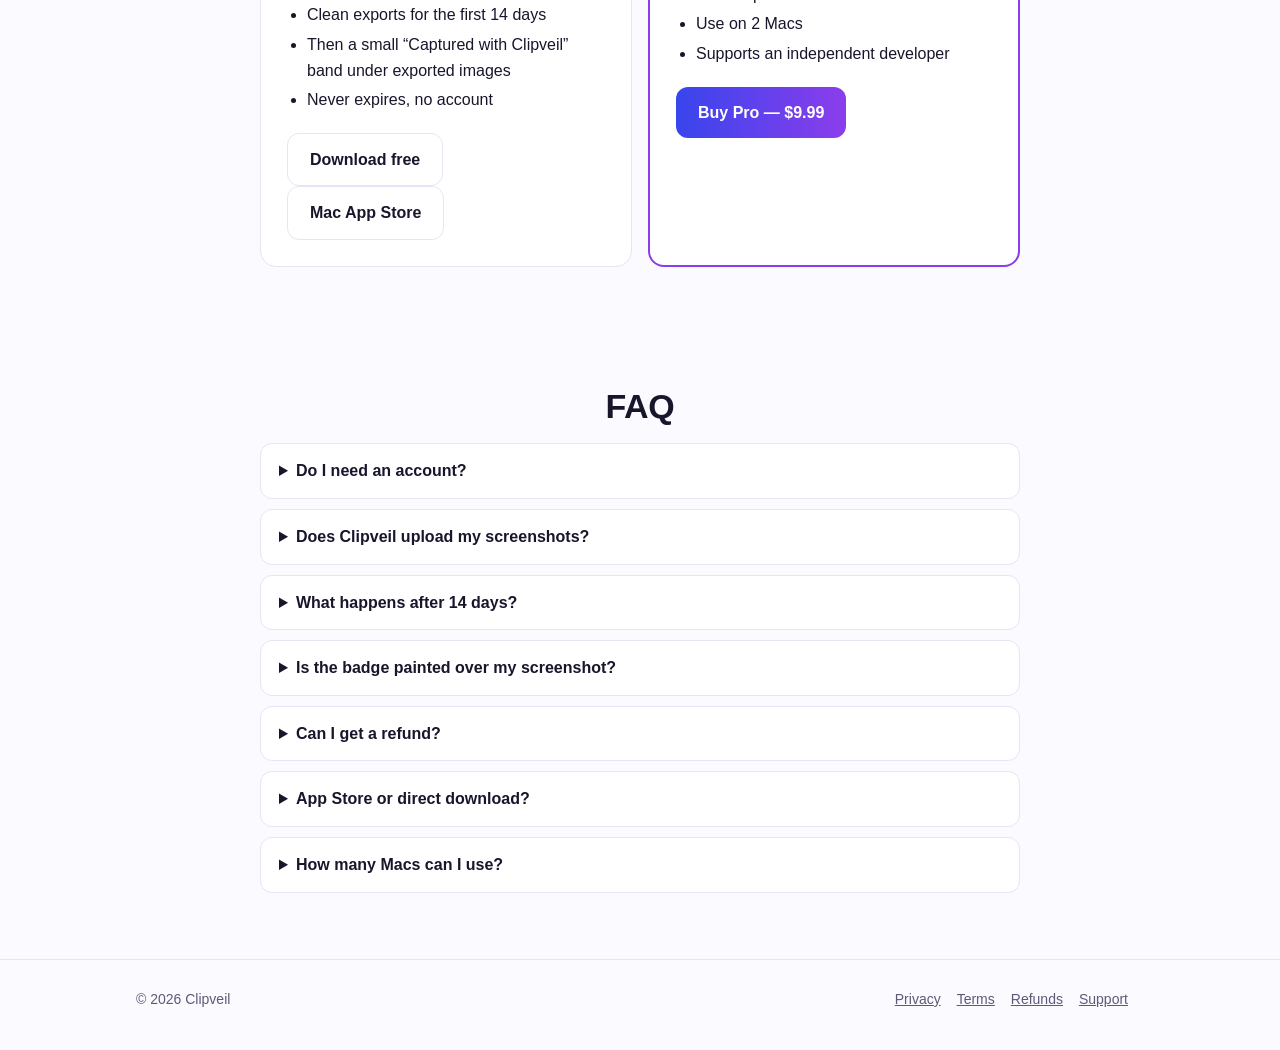
==== commit f269b472: "Clipveil 0.7.1" ====
--- a/index.html
+++ b/index.html
@@ -25,7 +25,7 @@
       <a class="btn ghost" href="https://apps.apple.com/app/clipveil/id6825523061">Mac App Store</a>
       <a class="btn ghost" href="https://clipveil.lemonsqueezy.com/checkout/buy/eed7f09a-1b01-4b41-965e-8b649340c4da">Buy Pro — $9.99 once</a>
     </div>
-    <p class="fine">Version 0.6.11 · macOS 14 Sonoma or later · Apple silicon &amp; Intel · Every feature free · No account needed</p>
+    <p class="fine">Version 0.7.1 · macOS 14 Sonoma or later · Apple silicon &amp; Intel · Every feature free · No account needed</p>
 
     <div class="demo">
       <div class="bar"><i></i><i></i><i></i></div>
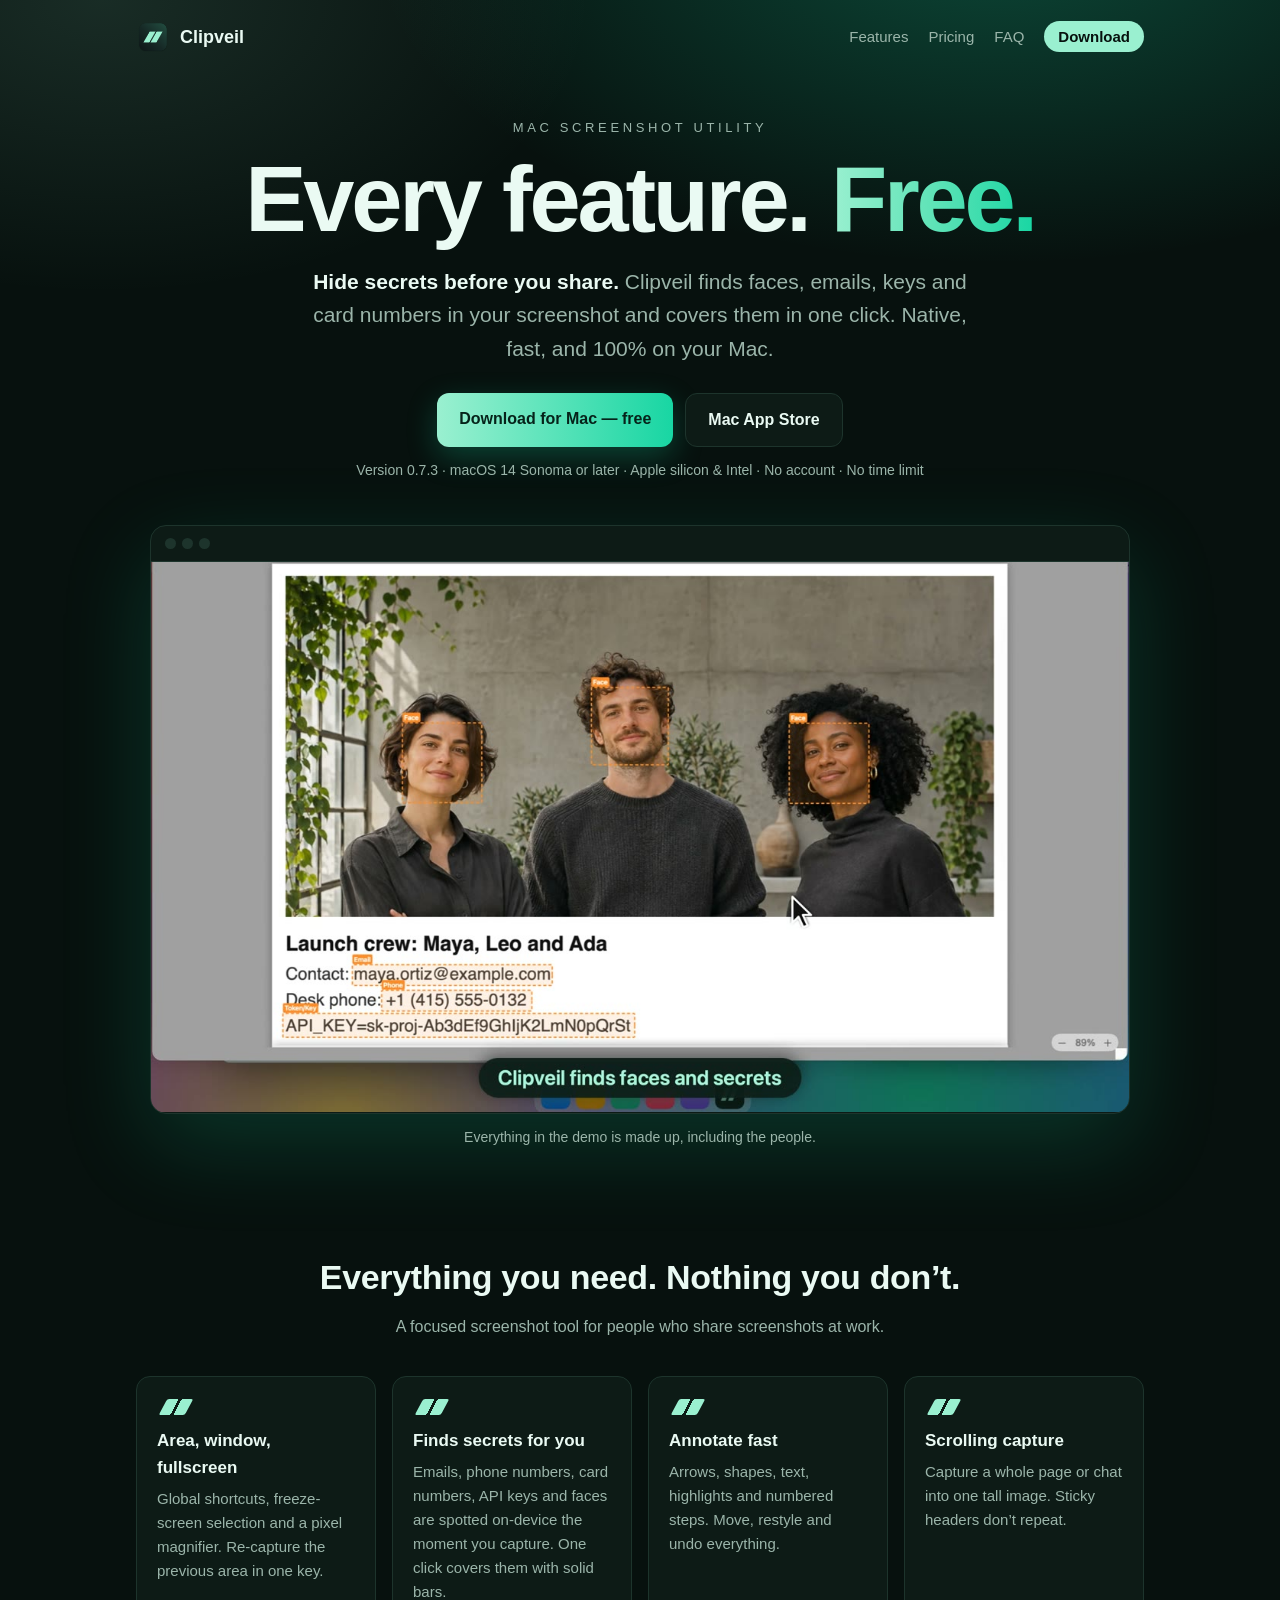
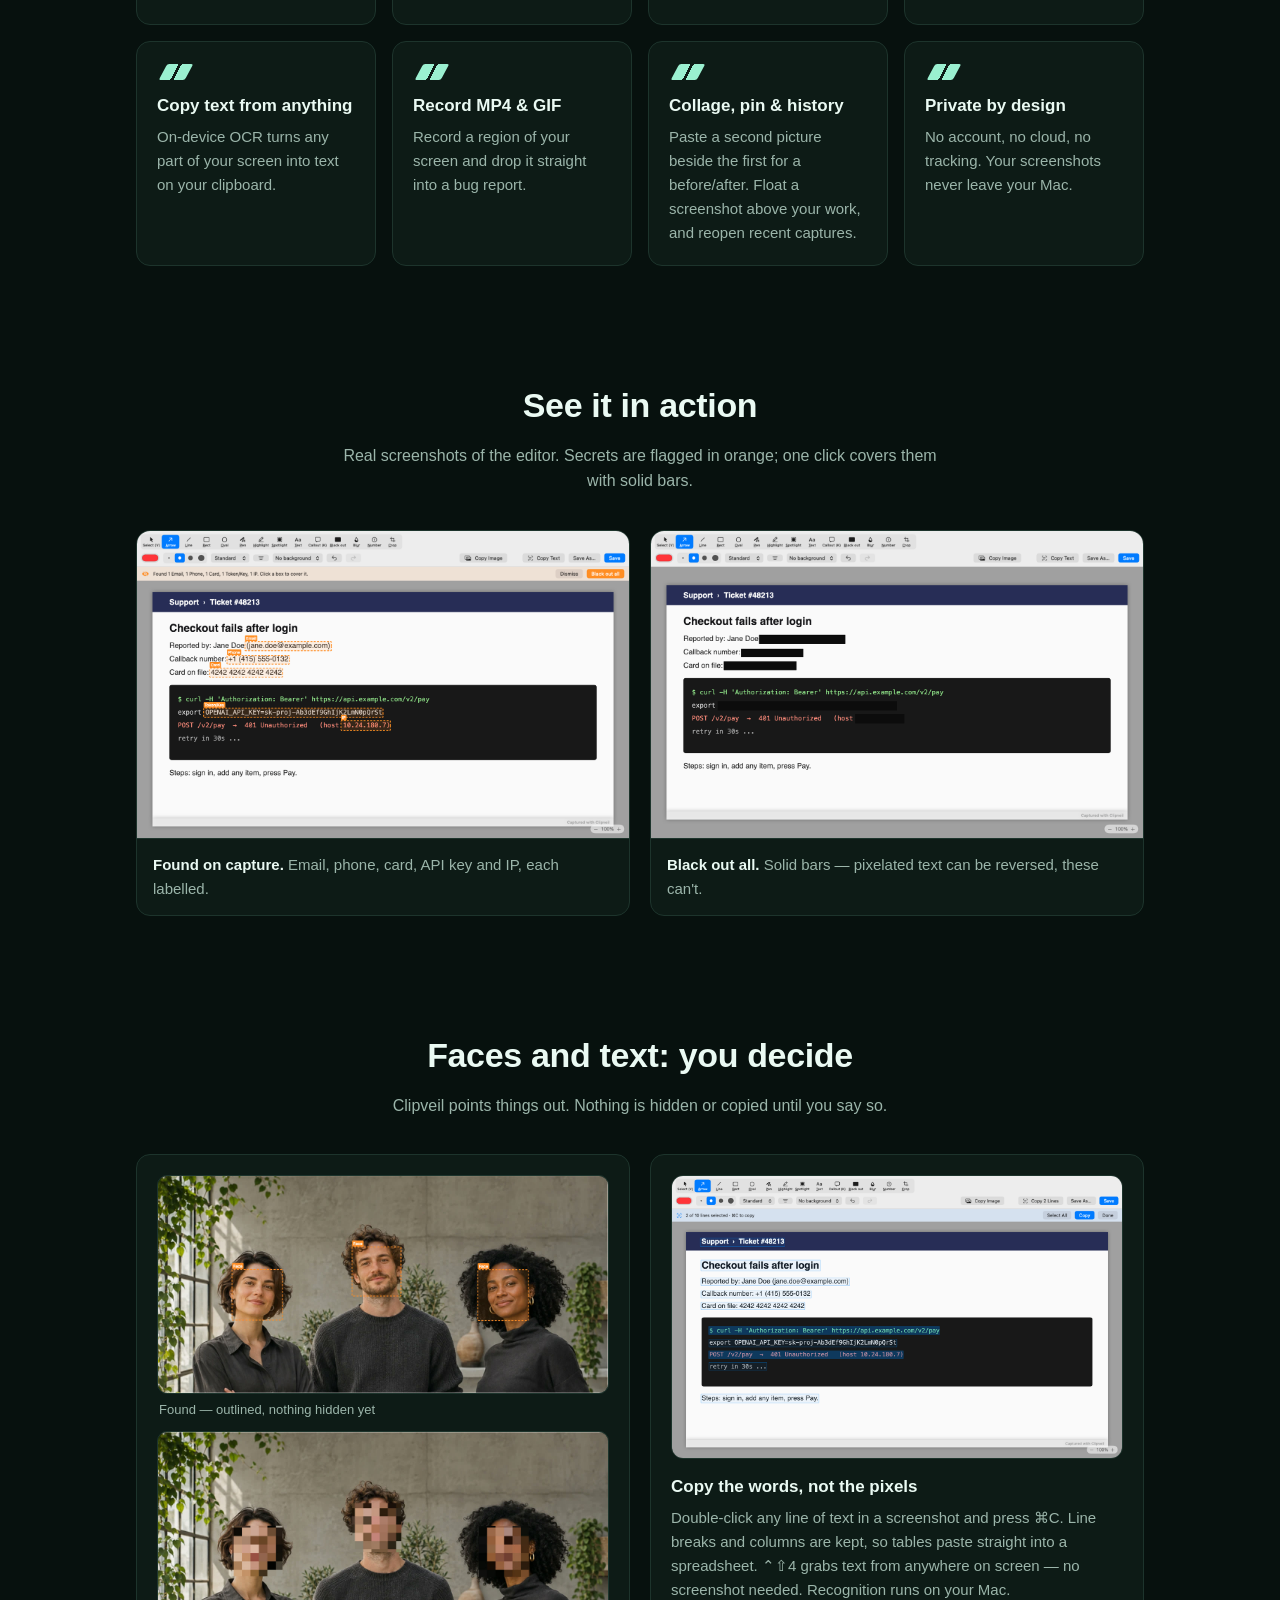
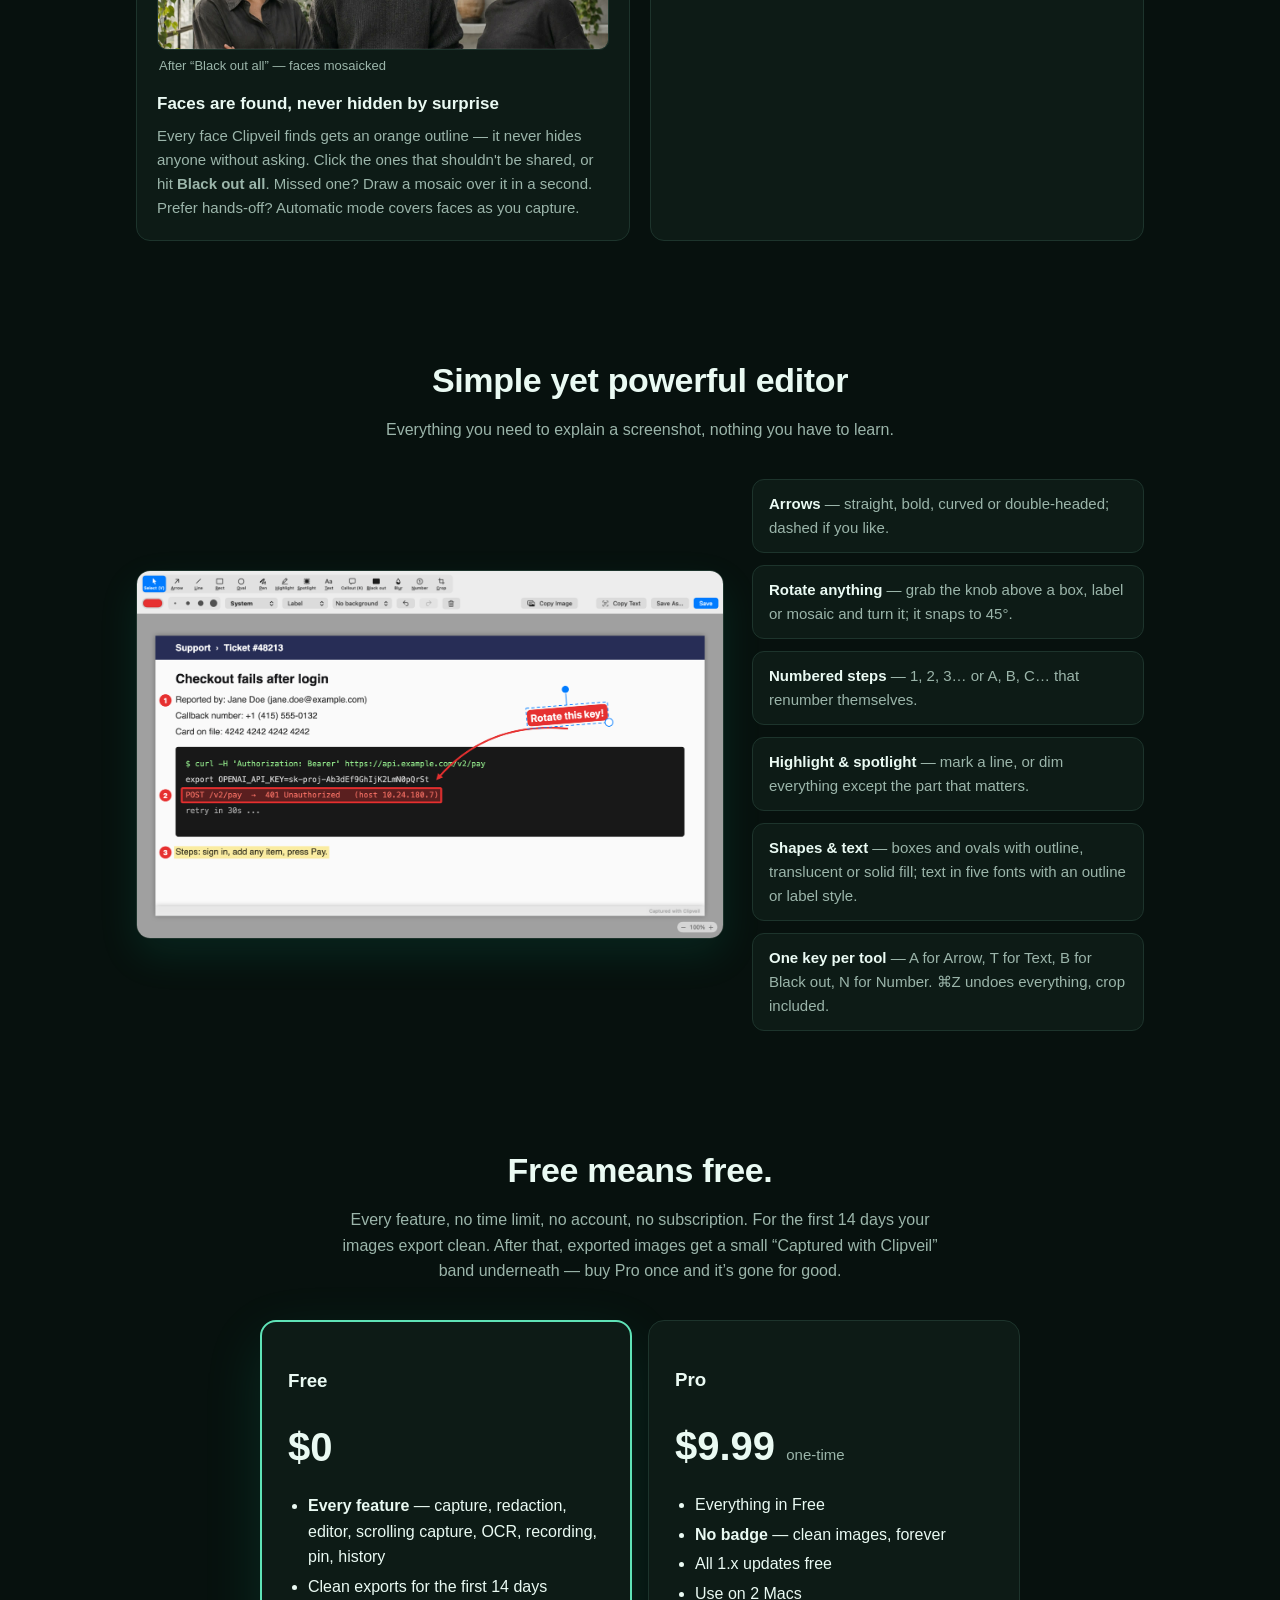
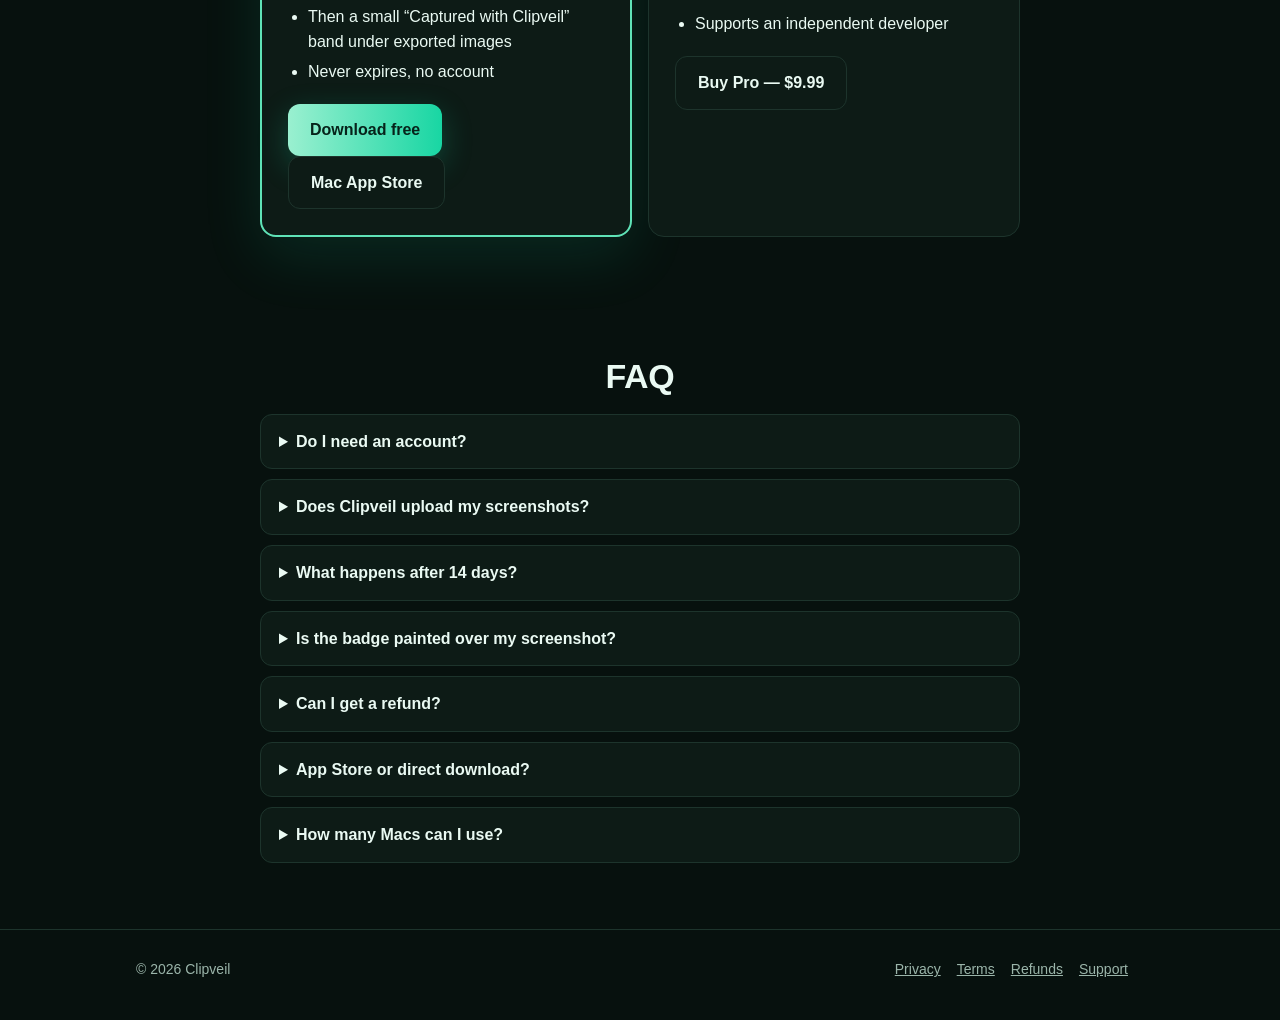
==== commit af3a458f: "Clipveil 0.7.3: new look, new icon, demo video" ====
--- a/index.html
+++ b/index.html
@@ -3,35 +3,38 @@
 <head>
 <meta charset="utf-8">
 <meta name="viewport" content="width=device-width, initial-scale=1">
-<title>Clipveil — screenshots that are safe to share</title>
-<meta name="description" content="Clipveil is a private, native macOS screenshot tool: capture, redact, annotate and share — nothing ever leaves your Mac.">
+<title>Clipveil — every feature free. Hide secrets before you share.</title>
+<meta name="description" content="Clipveil is a free, private macOS screenshot tool: capture, hide faces and secrets in one click, annotate and share — nothing ever leaves your Mac.">
+<meta name="theme-color" content="#07110e">
+<meta property="og:title" content="Clipveil — every feature free">
+<meta property="og:description" content="The Mac screenshot tool that finds faces, emails, keys and card numbers and hides them in one click.">
+<meta property="og:image" content="https://clipveil.app/img/demo-poster.jpg">
 <link rel="icon" href="icon.png">
 <link rel="stylesheet" href="style.css">
-<!-- Launch: replace DOWNLOAD_URL with releases/Clipveil-latest.dmg and CHECKOUT_URL with the Lemon Squeezy buy link. -->
 </head>
 <body>
+<div class="glow"></div>
 <div class="wrap">
   <nav>
     <a class="brand" href="index.html"><img src="icon.png" alt="">Clipveil</a>
-    <div class="links"><a href="#features">Features</a><a href="#pricing">Pricing</a><a href="#faq">FAQ</a><a class="keep" href="releases/Clipveil-latest.dmg">Download</a></div>
+    <div class="links"><a href="#features">Features</a><a href="#pricing">Pricing</a><a href="#faq">FAQ</a><a class="keep pill" href="releases/Clipveil-latest.dmg">Download</a></div>
   </nav>
 
   <header class="hero">
-    <img class="icon" src="icon.png" alt="Clipveil app icon">
-    <h1>Screenshots that are<br><span class="grad">safe to share.</span></h1>
-    <p class="lead">Capture, annotate and redact in seconds — then paste into Slack, Jira or email without leaking emails, tokens or customer data. Native, fast, and 100% on your Mac.</p>
+    <p class="tag">Mac screenshot utility</p>
+    <h1>Every feature. <span class="grad">Free.</span></h1>
+    <p class="lead"><b>Hide secrets before you share.</b> Clipveil finds faces, emails, keys and card numbers in your screenshot and covers them in one click. Native, fast, and 100% on your Mac.</p>
     <div class="cta">
       <a class="btn primary" href="releases/Clipveil-latest.dmg">Download for Mac — free</a>
       <a class="btn ghost" href="https://apps.apple.com/app/clipveil/id6825523061">Mac App Store</a>
-      <a class="btn ghost" href="https://clipveil.lemonsqueezy.com/checkout/buy/eed7f09a-1b01-4b41-965e-8b649340c4da">Buy Pro — $9.99 once</a>
     </div>
-    <p class="fine">Version 0.7.1 · macOS 14 Sonoma or later · Apple silicon &amp; Intel · Every feature free · No account needed</p>
+    <p class="fine">Version 0.7.3 · macOS 14 Sonoma or later · Apple silicon &amp; Intel · No account · No time limit</p>
 
     <div class="demo">
       <div class="bar"><i></i><i></i><i></i></div>
-      <img class="gif" src="img/demo.gif" alt="Demo: Clipveil captures a support ticket, outlines the email, phone number, card number, API key and IP address it found, blacks them all out with one click, then copies the remaining text" width="1100" height="784">
+      <video class="gif" src="img/demo.mp4" poster="img/demo-poster.jpg" autoplay muted loop playsinline width="1280" height="720" aria-label="Demo: Clipveil captures part of a desktop, outlines three faces, an email, a phone number and an API key, hides them all with one click, copies text from the image, then adds a highlight, a number, an arrow and a tilted callout"></video>
     </div>
-    <p class="fine">All data in the demo is made up.</p>
+    <p class="fine">Everything in the demo is made up, including the people.</p>
   </header>
 </div>
 
@@ -40,14 +43,14 @@
     <h2>Everything you need. Nothing you don’t.</h2>
     <p class="sub">A focused screenshot tool for people who share screenshots at work.</p>
     <div class="grid">
-      <div class="card"><div class="emoji">🎯</div><h3>Area, window, fullscreen</h3><p>Global shortcuts, freeze-screen selection and a pixel magnifier. Re-capture the previous area in one key.</p></div>
-      <div class="card"><div class="emoji">🫥</div><h3>Finds secrets for you</h3><p>Emails, phone numbers, card numbers, API keys and faces are spotted on-device the moment you capture. One click covers them with solid bars.</p></div>
-      <div class="card"><div class="emoji">✏️</div><h3>Annotate fast</h3><p>Arrows, shapes, text, highlights and numbered steps. Move, restyle and undo everything.</p></div>
-      <div class="card"><div class="emoji">📜</div><h3>Scrolling capture</h3><p>Capture a whole page or chat into one tall image. Sticky headers don’t repeat.</p></div>
-      <div class="card"><div class="emoji">🔤</div><h3>Copy text from anything</h3><p>On-device OCR turns any part of your screen into text on your clipboard.</p></div>
-      <div class="card"><div class="emoji">🎬</div><h3>Record MP4 &amp; GIF</h3><p>Record a region of your screen and drop it straight into a bug report.</p></div>
-      <div class="card"><div class="emoji">📌</div><h3>Pin &amp; history</h3><p>Float a screenshot above your work, and reopen recent captures any time.</p></div>
-      <div class="card"><div class="emoji">🔒</div><h3>Private by design</h3><p>No account, no cloud, no tracking. Your screenshots never leave your Mac.</p></div>
+      <div class="card"><div class="mark"></div><h3>Area, window, fullscreen</h3><p>Global shortcuts, freeze-screen selection and a pixel magnifier. Re-capture the previous area in one key.</p></div>
+      <div class="card"><div class="mark"></div><h3>Finds secrets for you</h3><p>Emails, phone numbers, card numbers, API keys and faces are spotted on-device the moment you capture. One click covers them with solid bars.</p></div>
+      <div class="card"><div class="mark"></div><h3>Annotate fast</h3><p>Arrows, shapes, text, highlights and numbered steps. Move, restyle and undo everything.</p></div>
+      <div class="card"><div class="mark"></div><h3>Scrolling capture</h3><p>Capture a whole page or chat into one tall image. Sticky headers don’t repeat.</p></div>
+      <div class="card"><div class="mark"></div><h3>Copy text from anything</h3><p>On-device OCR turns any part of your screen into text on your clipboard.</p></div>
+      <div class="card"><div class="mark"></div><h3>Record MP4 &amp; GIF</h3><p>Record a region of your screen and drop it straight into a bug report.</p></div>
+      <div class="card"><div class="mark"></div><h3>Collage, pin &amp; history</h3><p>Paste a second picture beside the first for a before/after. Float a screenshot above your work, and reopen recent captures.</p></div>
+      <div class="card"><div class="mark"></div><h3>Private by design</h3><p>No account, no cloud, no tracking. Your screenshots never leave your Mac.</p></div>
     </div>
   </div>
 </section>
@@ -70,7 +73,7 @@
     <div class="duo">
       <div class="card">
         <div class="pair">
-          <figure><img src="img/faces-found.jpg" alt="A team photo in the Clipveil editor: six faces outlined in orange with a Face label, none hidden yet" loading="lazy"><figcaption>Found — outlined, nothing hidden yet</figcaption></figure>
+          <figure><img src="img/faces-found.jpg" alt="A photo of three people in the Clipveil editor: each face outlined in orange with a Face label, none hidden yet" loading="lazy"><figcaption>Found — outlined, nothing hidden yet</figcaption></figure>
           <figure><img src="img/faces-hidden.jpg" alt="The same photo with every face covered by a mosaic" loading="lazy"><figcaption>After “Black out all” — faces mosaicked</figcaption></figure>
         </div>
         <h3>Faces are found, never hidden by surprise</h3>
@@ -105,10 +108,10 @@
 
 <section id="pricing">
   <div class="wrap">
-    <h2>Every feature, free. $9.99 once to remove the badge.</h2>
-    <p class="sub">No feature locks, no subscription. For the first 14 days your images export clean. After that, exported images get a small “Captured with Clipveil” band underneath — buy Pro once and it’s gone for good.</p>
+    <h2>Free means free.</h2>
+    <p class="sub">Every feature, no time limit, no account, no subscription. For the first 14 days your images export clean. After that, exported images get a small “Captured with Clipveil” band underneath — buy Pro once and it’s gone for good.</p>
     <div class="pricing">
-      <div class="plan">
+      <div class="plan pro">
         <h3>Free</h3>
         <div class="price">$0</div>
         <ul>
@@ -117,10 +120,10 @@
           <li>Then a small “Captured with Clipveil” band under exported images</li>
           <li>Never expires, no account</li>
         </ul>
-        <a class="btn ghost" href="releases/Clipveil-latest.dmg">Download free</a>
+        <a class="btn primary" href="releases/Clipveil-latest.dmg">Download free</a>
         <a class="btn ghost" href="https://apps.apple.com/app/clipveil/id6825523061">Mac App Store</a>
       </div>
-      <div class="plan pro">
+      <div class="plan">
         <h3>Pro</h3>
         <div class="price">$9.99 <small>one-time</small></div>
         <ul>
@@ -130,7 +133,7 @@
           <li>Use on 2 Macs</li>
           <li>Supports an independent developer</li>
         </ul>
-        <a class="btn primary" href="https://clipveil.lemonsqueezy.com/checkout/buy/eed7f09a-1b01-4b41-965e-8b649340c4da">Buy Pro — $9.99</a>
+        <a class="btn ghost" href="https://clipveil.lemonsqueezy.com/checkout/buy/eed7f09a-1b01-4b41-965e-8b649340c4da">Buy Pro — $9.99</a>
       </div>
     </div>
   </div>
--- a/style.css
+++ b/style.css
@@ -1,36 +1,34 @@
 :root {
-  --bg: #fbfaff; --fg: #18162b; --muted: #5d5a78; --card: #ffffff; --line: #e7e4f5;
-  --a1: #3845ed; --a2: #8c3deb; --a3: #d94db3; --chip: #f1eefe;
-}
-@media (prefers-color-scheme: dark) {
-  :root:not([data-theme="light"]) {
-    --bg: #0f0e1a; --fg: #f1effa; --muted: #a8a4c4; --card: #1a1830; --line: #2c2948; --chip: #24213f;
-  }
-}
-:root[data-theme="dark"] {
-  --bg: #0f0e1a; --fg: #f1effa; --muted: #a8a4c4; --card: #1a1830; --line: #2c2948; --chip: #24213f;
+  --bg: #07110e; --fg: #eafaf3; --muted: #9bb5aa; --card: #0d1b16; --line: #1d342c;
+  --a1: #9af0d0; --a2: #5fe3b7; --a3: #18d6a3; --chip: #12261f; color-scheme: dark;
 }
 * { box-sizing: border-box; }
 body { margin: 0; background: var(--bg); color: var(--fg);
   font: 16px/1.6 -apple-system, BlinkMacSystemFont, "Inter", "Hiragino Sans", "Segoe UI", sans-serif; }
-a { color: var(--a2); }
+a { color: var(--a1); }
+.glow { position: absolute; inset: 0 0 auto 0; height: 720px; z-index: -1; pointer-events: none;
+  background: radial-gradient(900px 480px at 78% -10%, rgba(24,214,163,.28), transparent 70%), radial-gradient(700px 420px at 8% 0%, rgba(154,240,208,.12), transparent 70%); }
+body { position: relative; }
 .wrap { max-width: 1040px; margin: 0 auto; padding: 0 16px; }
 nav { display: flex; align-items: center; justify-content: space-between; padding: 20px 0; }
 nav .brand { display: flex; align-items: center; gap: 10px; font-weight: 700; font-size: 18px; color: var(--fg); text-decoration: none; }
-nav .brand img { width: 32px; height: 32px; }
+nav .brand img { width: 34px; height: 34px; }
+nav .links a.pill { color: var(--bg); background: var(--a1); padding: 7px 14px; border-radius: 999px; font-weight: 600; }
 nav .links a { color: var(--muted); text-decoration: none; margin-left: 20px; font-size: 15px; }
-.hero { text-align: center; padding: 56px 0 32px; }
+.hero { text-align: center; padding: 44px 0 32px; }
+.tag { text-transform: uppercase; letter-spacing: .28em; font-size: 13px; color: var(--muted); margin: 0; }
 .hero img.icon { width: 120px; height: 120px; }
-h1 { font-size: clamp(34px, 6vw, 56px); line-height: 1.1; margin: 20px 0 14px; letter-spacing: -0.02em; }
+h1 { font-size: clamp(44px, 9vw, 92px); line-height: 1.02; margin: 14px 0 18px; letter-spacing: -0.035em; font-weight: 800; }
 .grad { background: linear-gradient(90deg, var(--a1), var(--a2), var(--a3)); -webkit-background-clip: text; background-clip: text; color: transparent; }
-.lead { font-size: clamp(17px, 2.2vw, 20px); color: var(--muted); max-width: 640px; margin: 0 auto 28px; }
+.lead { font-size: clamp(17px, 2.2vw, 21px); color: var(--muted); max-width: 680px; margin: 0 auto 28px; }
+.lead b { color: var(--fg); }
 .cta { display: flex; gap: 12px; justify-content: center; flex-wrap: wrap; }
 .btn { display: inline-block; padding: 13px 22px; border-radius: 12px; font-weight: 600; text-decoration: none; }
-.btn.primary { background: linear-gradient(90deg, var(--a1), var(--a2)); color: #fff; }
+.btn.primary { background: linear-gradient(90deg, var(--a1), var(--a3)); color: #06231a; box-shadow: 0 10px 30px rgba(24,214,163,.25); }
 .btn.ghost { border: 1px solid var(--line); color: var(--fg); background: var(--card); }
 .fine { color: var(--muted); font-size: 14px; margin-top: 12px; }
-.demo { margin: 48px auto 0; max-width: 760px; background: var(--card); border: 1px solid var(--line); border-radius: 16px;
-  box-shadow: 0 24px 60px rgba(56, 69, 237, .15); overflow: hidden; text-align: left; }
+.demo { margin: 44px auto 0; max-width: 980px; background: var(--card); border: 1px solid var(--line); border-radius: 16px;
+  box-shadow: 0 30px 90px rgba(24, 214, 163, .18); overflow: hidden; text-align: left; }
 .demo .bar { display: flex; gap: 6px; padding: 12px 14px; border-bottom: 1px solid var(--line); }
 .demo .bar i { width: 11px; height: 11px; border-radius: 50%; background: var(--line); }
 .demo .body { padding: 22px 26px 28px; position: relative; }
@@ -41,7 +39,7 @@
 .shots figcaption { padding: 14px 16px; font-size: 15px; color: var(--muted); }
 .shots figcaption b { color: var(--fg); }
 .editorgrid { display: grid; grid-template-columns: 3fr 2fr; gap: 28px; align-items: center; }
-.editorgrid img { display: block; width: 100%; height: auto; border-radius: 14px; border: 1px solid var(--line); box-shadow: 0 16px 40px rgba(56, 69, 237, .12); }
+.editorgrid img { display: block; width: 100%; height: auto; border-radius: 14px; border: 1px solid var(--line); box-shadow: 0 16px 40px rgba(24, 214, 163, .10); }
 .toollist { list-style: none; padding: 0; margin: 0; display: grid; gap: 12px; }
 .toollist li { background: var(--card); border: 1px solid var(--line); border-radius: 12px; padding: 12px 16px; font-size: 15px; color: var(--muted); }
 .toollist b { color: var(--fg); }
@@ -69,10 +67,10 @@
 .card { background: var(--card); border: 1px solid var(--line); border-radius: 14px; padding: 20px; }
 .card h3 { margin: 6px 0 6px; font-size: 17px; }
 .card p { margin: 0; color: var(--muted); font-size: 15px; }
-.emoji { font-size: 24px; }
+.mark { width: 26px; height: 16px; background: linear-gradient(90deg, var(--a1) 0 44%, transparent 44% 56%, var(--a1) 56%); transform: skewX(-28deg); margin: 2px 0 12px 6px; border-radius: 2px; }
 .pricing { display: grid; grid-template-columns: repeat(auto-fit, minmax(280px, 1fr)); gap: 16px; max-width: 760px; margin: 0 auto; }
 .plan { background: var(--card); border: 1px solid var(--line); border-radius: 16px; padding: 26px; }
-.plan.pro { border: 2px solid var(--a2); }
+.plan.pro { border: 2px solid var(--a2); box-shadow: 0 20px 60px rgba(24,214,163,.12); }
 .price { font-size: 40px; font-weight: 800; margin: 6px 0; }
 .price small { font-size: 15px; font-weight: 500; color: var(--muted); }
 .plan ul { padding-left: 20px; margin: 14px 0 20px; }
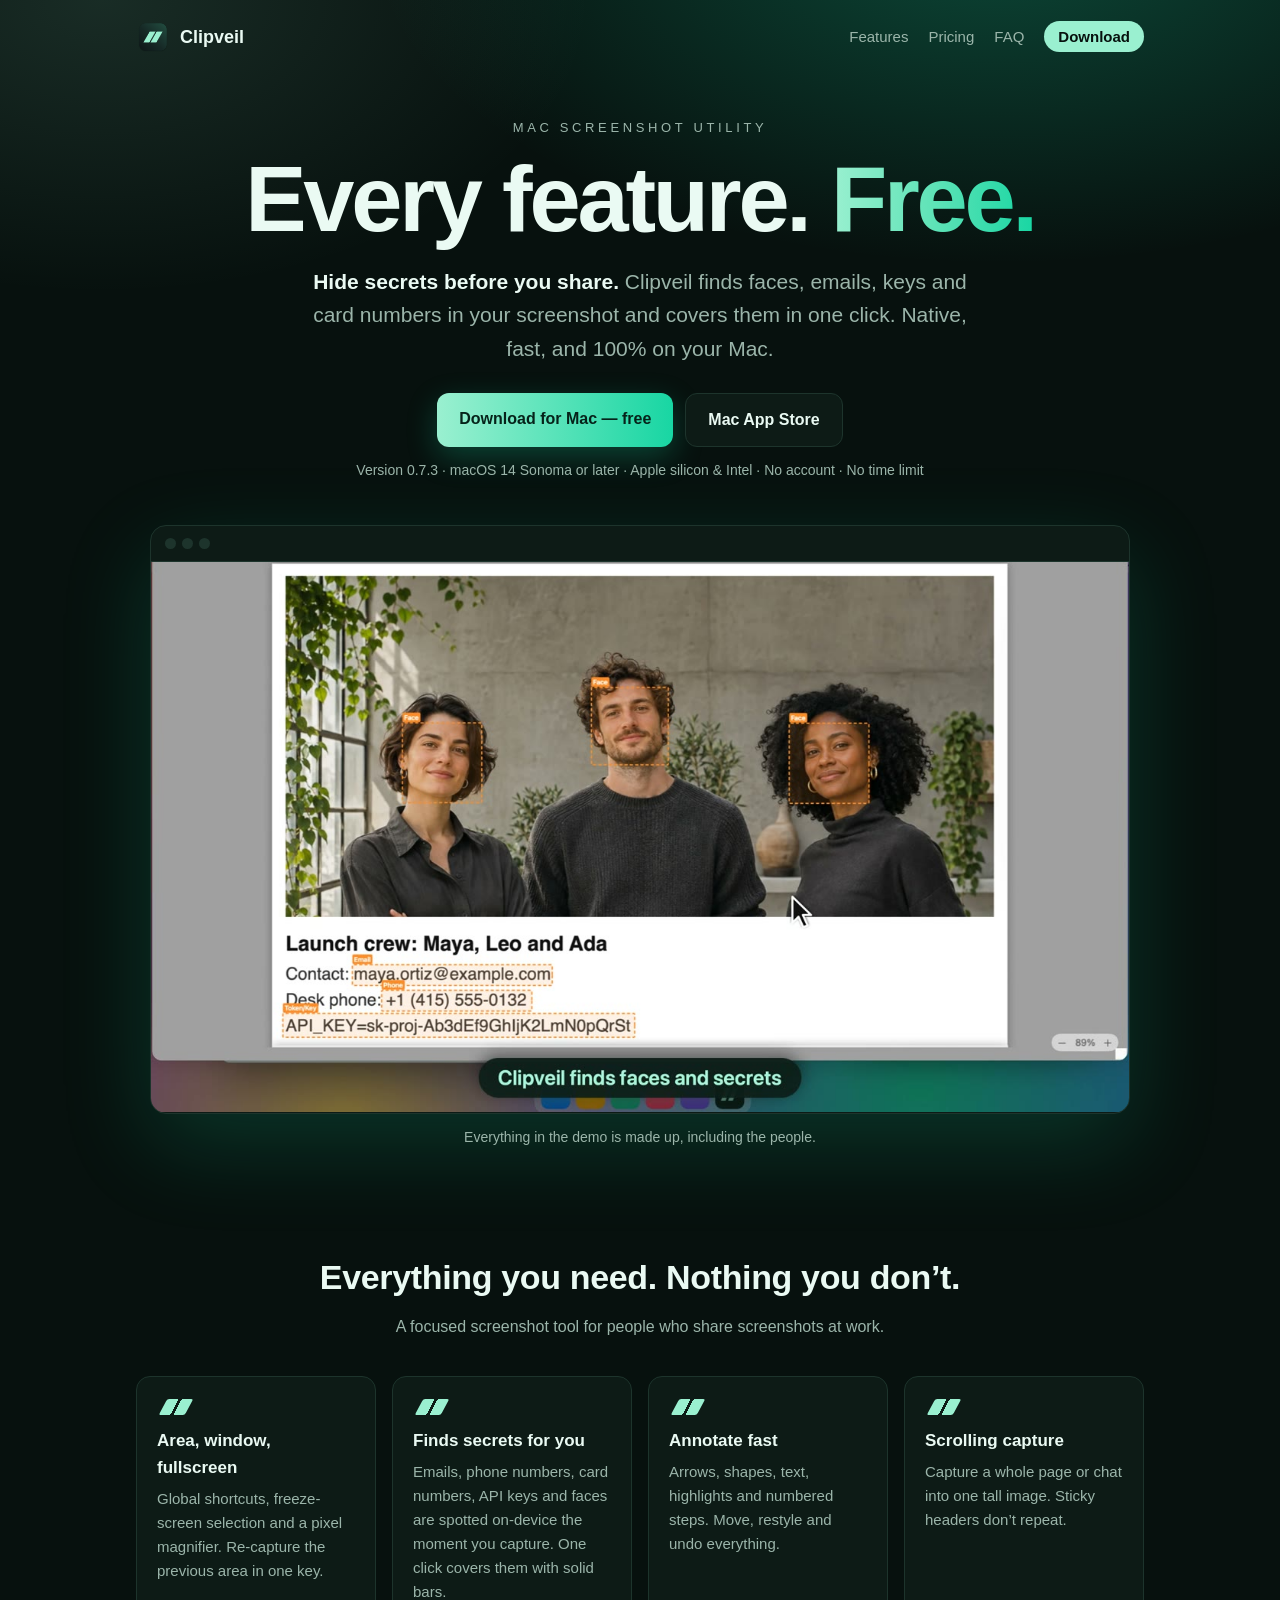
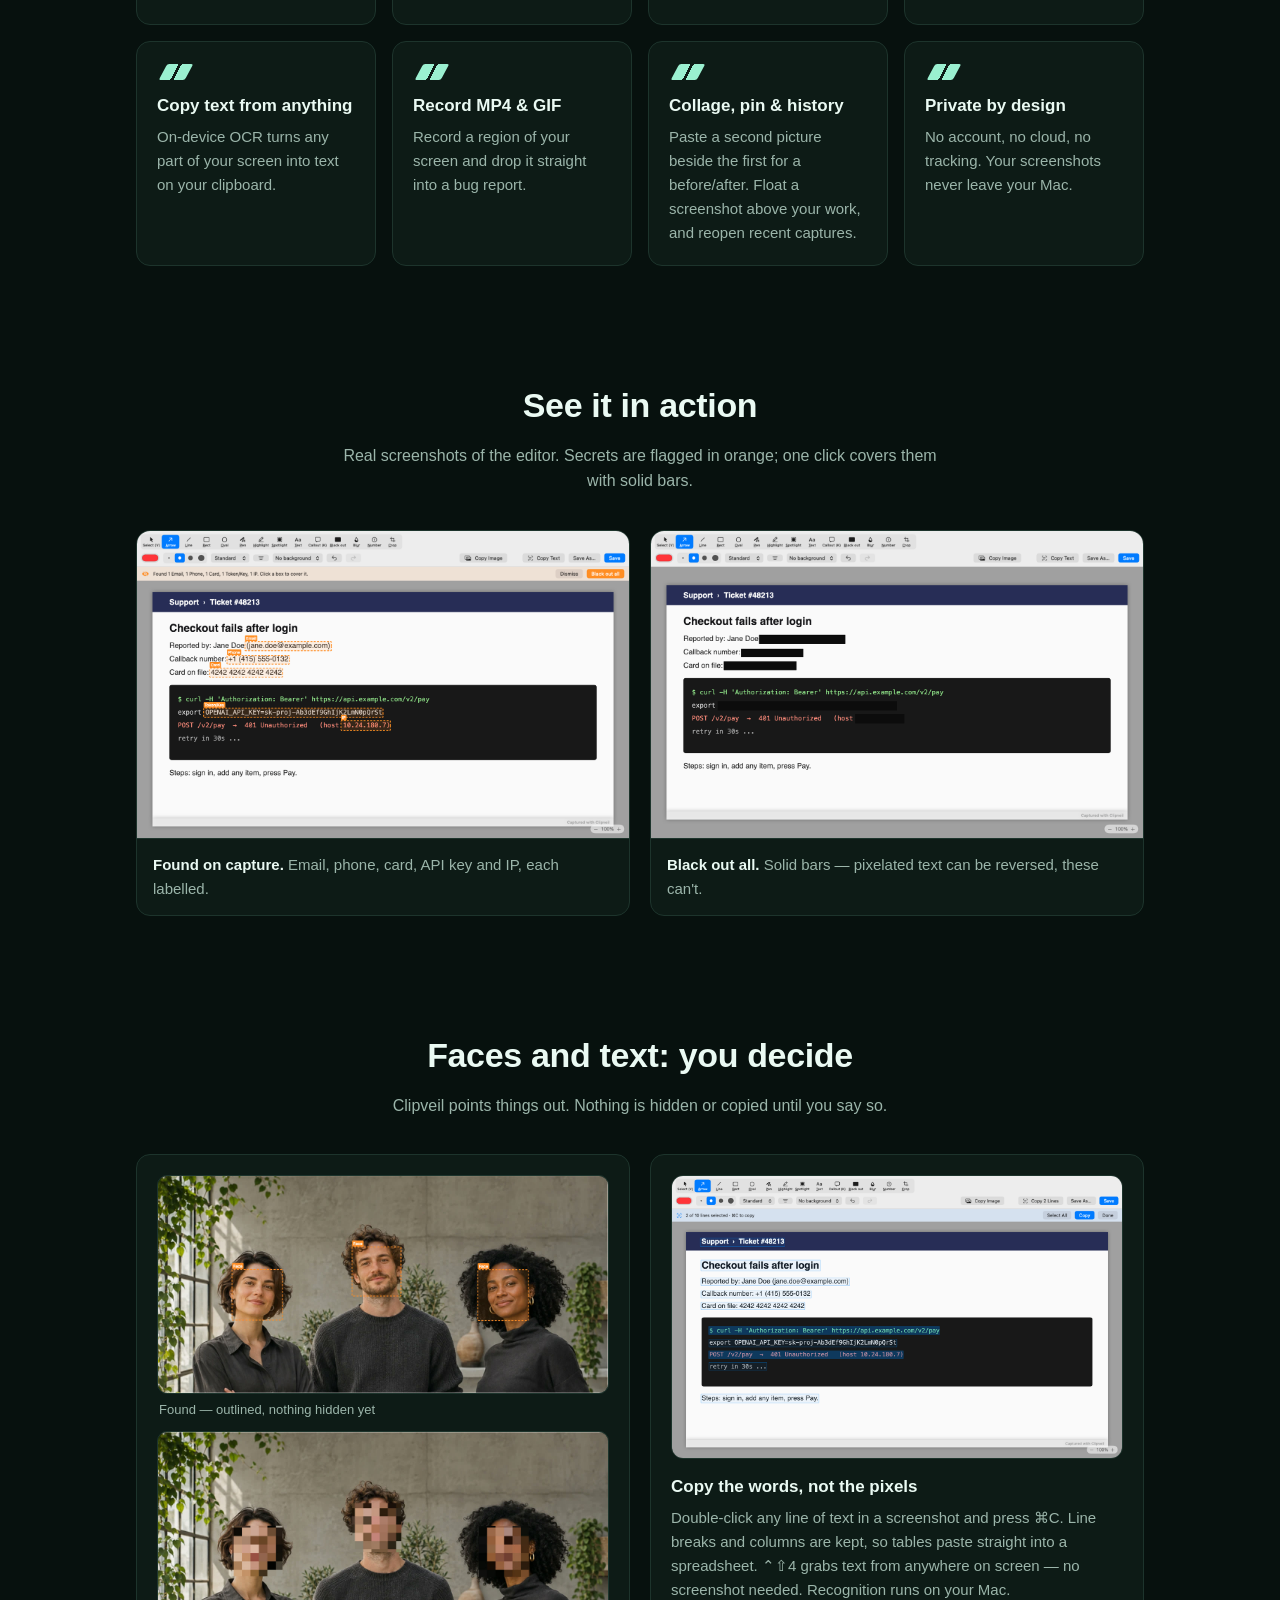
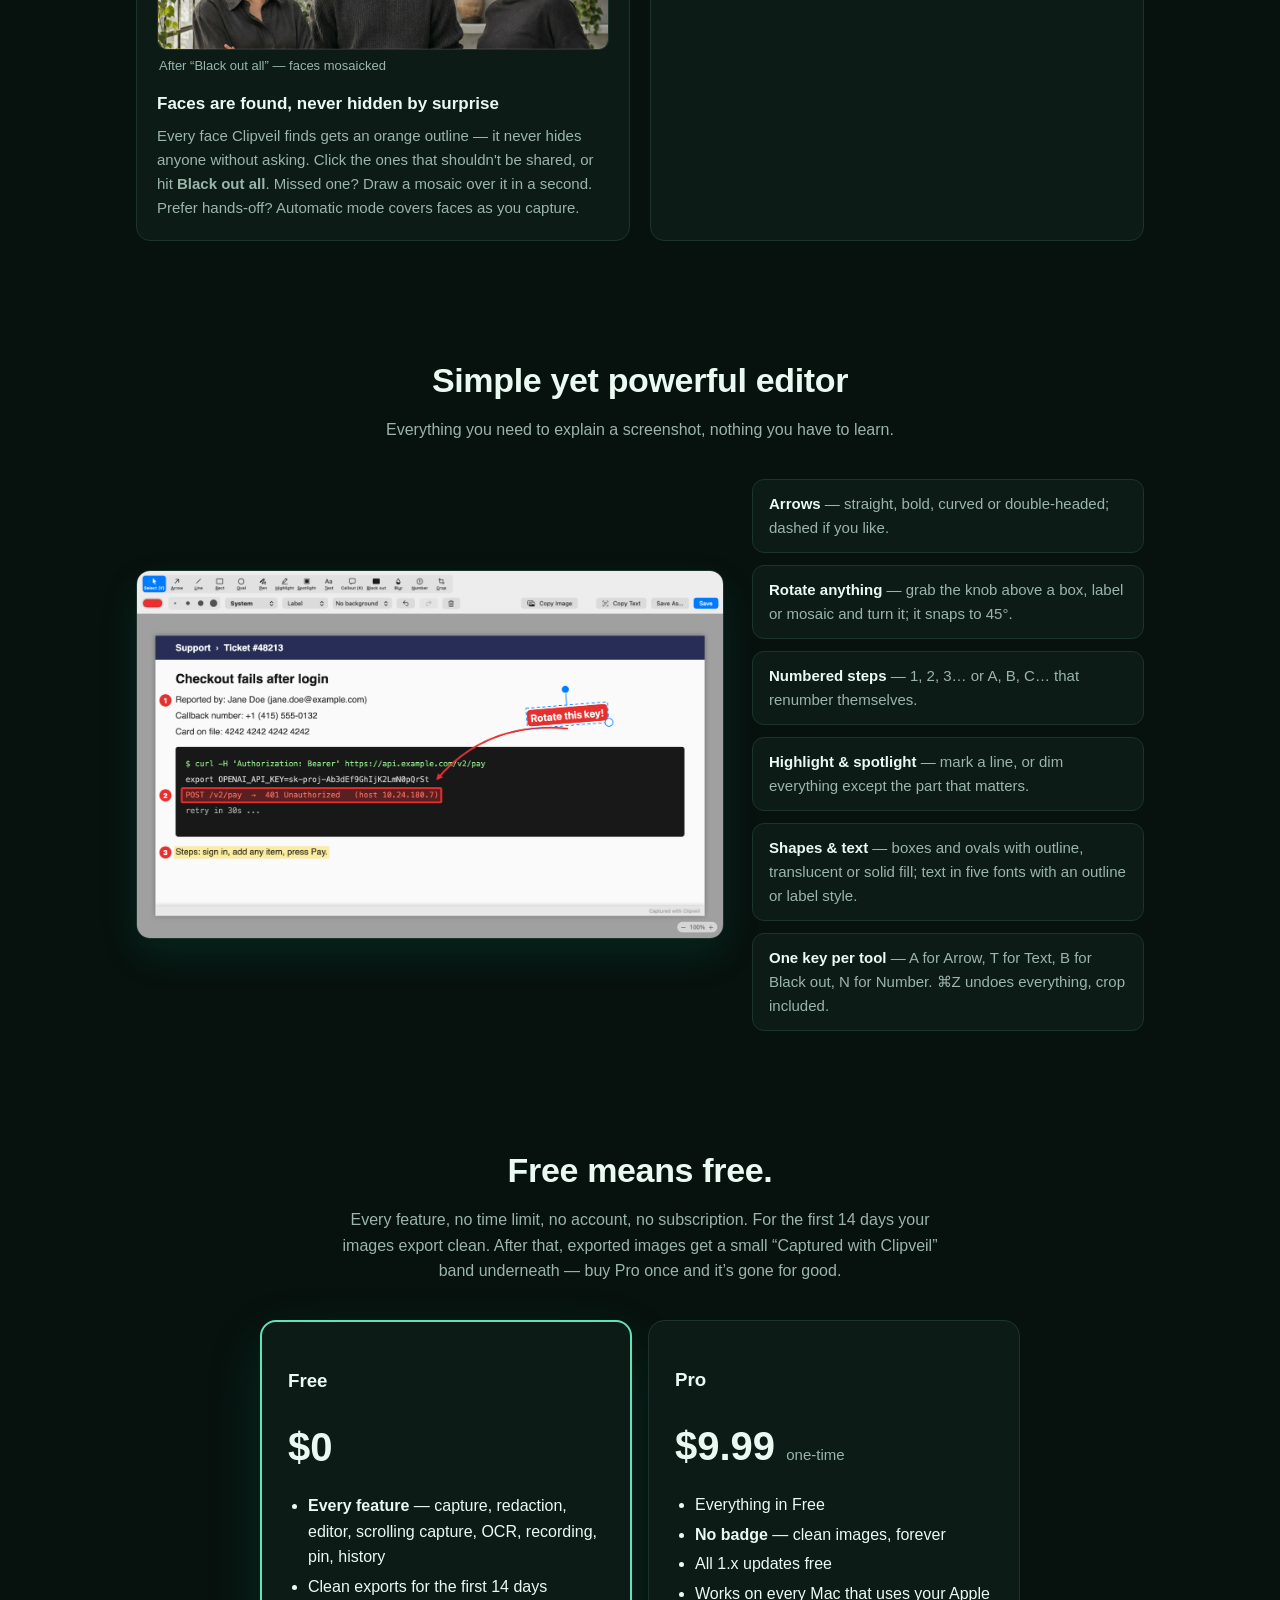
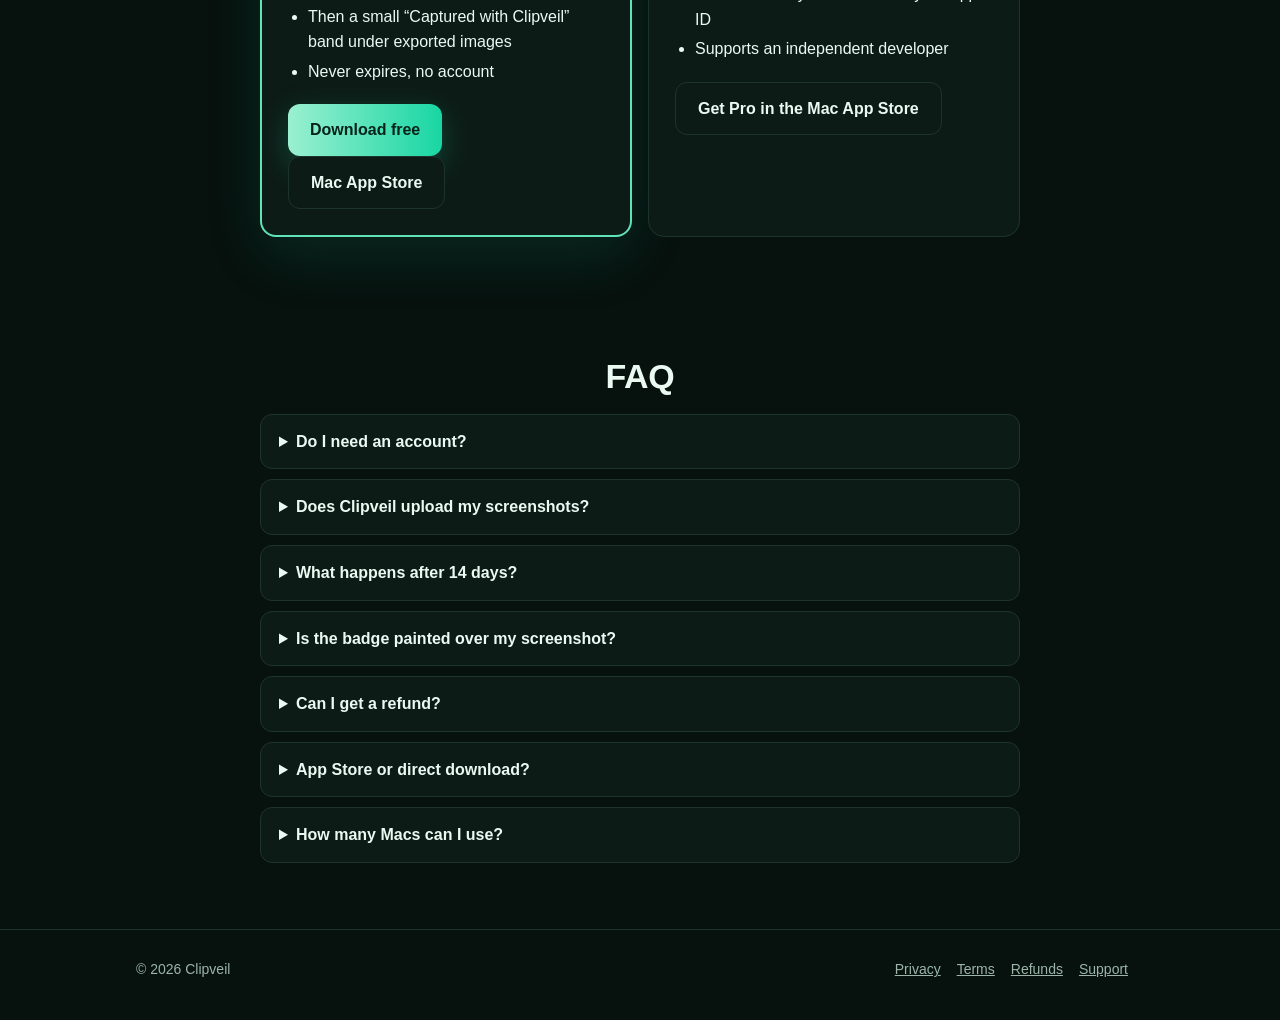
==== commit 9053b9fa: "Site: Pro is sold in the Mac App Store only; drop Lemon Squeezy Lemon Squeezy declined the store app" ====
--- a/index.html
+++ b/index.html
@@ -130,10 +130,10 @@
           <li>Everything in Free</li>
           <li><b>No badge</b> — clean images, forever</li>
           <li>All 1.x updates free</li>
-          <li>Use on 2 Macs</li>
+          <li>Works on every Mac that uses your Apple ID</li>
           <li>Supports an independent developer</li>
         </ul>
-        <a class="btn ghost" href="https://clipveil.lemonsqueezy.com/checkout/buy/eed7f09a-1b01-4b41-965e-8b649340c4da">Buy Pro — $9.99</a>
+        <a class="btn ghost" href="https://apps.apple.com/app/clipveil/id6825523061">Get Pro in the Mac App Store</a>
       </div>
     </div>
   </div>
@@ -142,13 +142,13 @@
 <section id="faq" class="faq">
   <div class="wrap">
     <h2>FAQ</h2>
-    <details><summary>Do I need an account?</summary><p>No. Download, grant Screen Recording permission, and start capturing. A license key is only needed for Pro.</p></details>
-    <details><summary>Does Clipveil upload my screenshots?</summary><p>Never. Capturing, OCR and editing all happen on your Mac. The only network requests are a license check for Pro and an optional update check.</p></details>
+    <details><summary>Do I need an account?</summary><p>No. Download, grant Screen Recording permission, and start capturing. Pro is an optional purchase in the Mac App Store version.</p></details>
+    <details><summary>Does Clipveil upload my screenshots?</summary><p>Never. Capturing, OCR and editing all happen on your Mac. The only network requests are the update check in the direct download and, in the Mac App Store version, Apple’s purchase check for Pro.</p></details>
     <details><summary>What happens after 14 days?</summary><p>Nothing stops working. Every feature stays free; images you copy, save or share simply get a small “Captured with Clipveil” band underneath. Pro removes it.</p></details>
     <details><summary>Is the badge painted over my screenshot?</summary><p>No. It’s a slim band added below the image, so nothing you captured is covered.</p></details>
-    <details><summary>Can I get a refund?</summary><p>Yes — full refund within 14 days, no questions asked. See the <a href="refund.html">refund policy</a>.</p></details>
-    <details><summary>App Store or direct download?</summary><p>Both are the same app. Get it from the <a href="https://apps.apple.com/app/clipveil/id6825523061">Mac App Store</a> and buy Pro there with your Apple ID, or download it here and buy a license key. Purchases don’t carry over between the two.</p></details>
-    <details><summary>How many Macs can I use?</summary><p>A Pro license activates on 2 Macs. You can move it by deactivating from the License window.</p></details>
+    <details><summary>Can I get a refund?</summary><p>Pro is bought through the Mac App Store, so Apple handles refunds. See the <a href="refund.html">refund policy</a> for how to ask.</p></details>
+    <details><summary>App Store or direct download?</summary><p>Both are the same app with every feature. Pro is sold only in the <a href="https://apps.apple.com/app/clipveil/id6825523061">Mac App Store</a> version, so get that one if you want images without the band. The direct download stays free and cannot be upgraded for now.</p></details>
+    <details><summary>How many Macs can I use?</summary><p>Pro works on every Mac signed in to the Apple ID that bought it. Use Restore Purchases on a second Mac.</p></details>
   </div>
 </section>
 
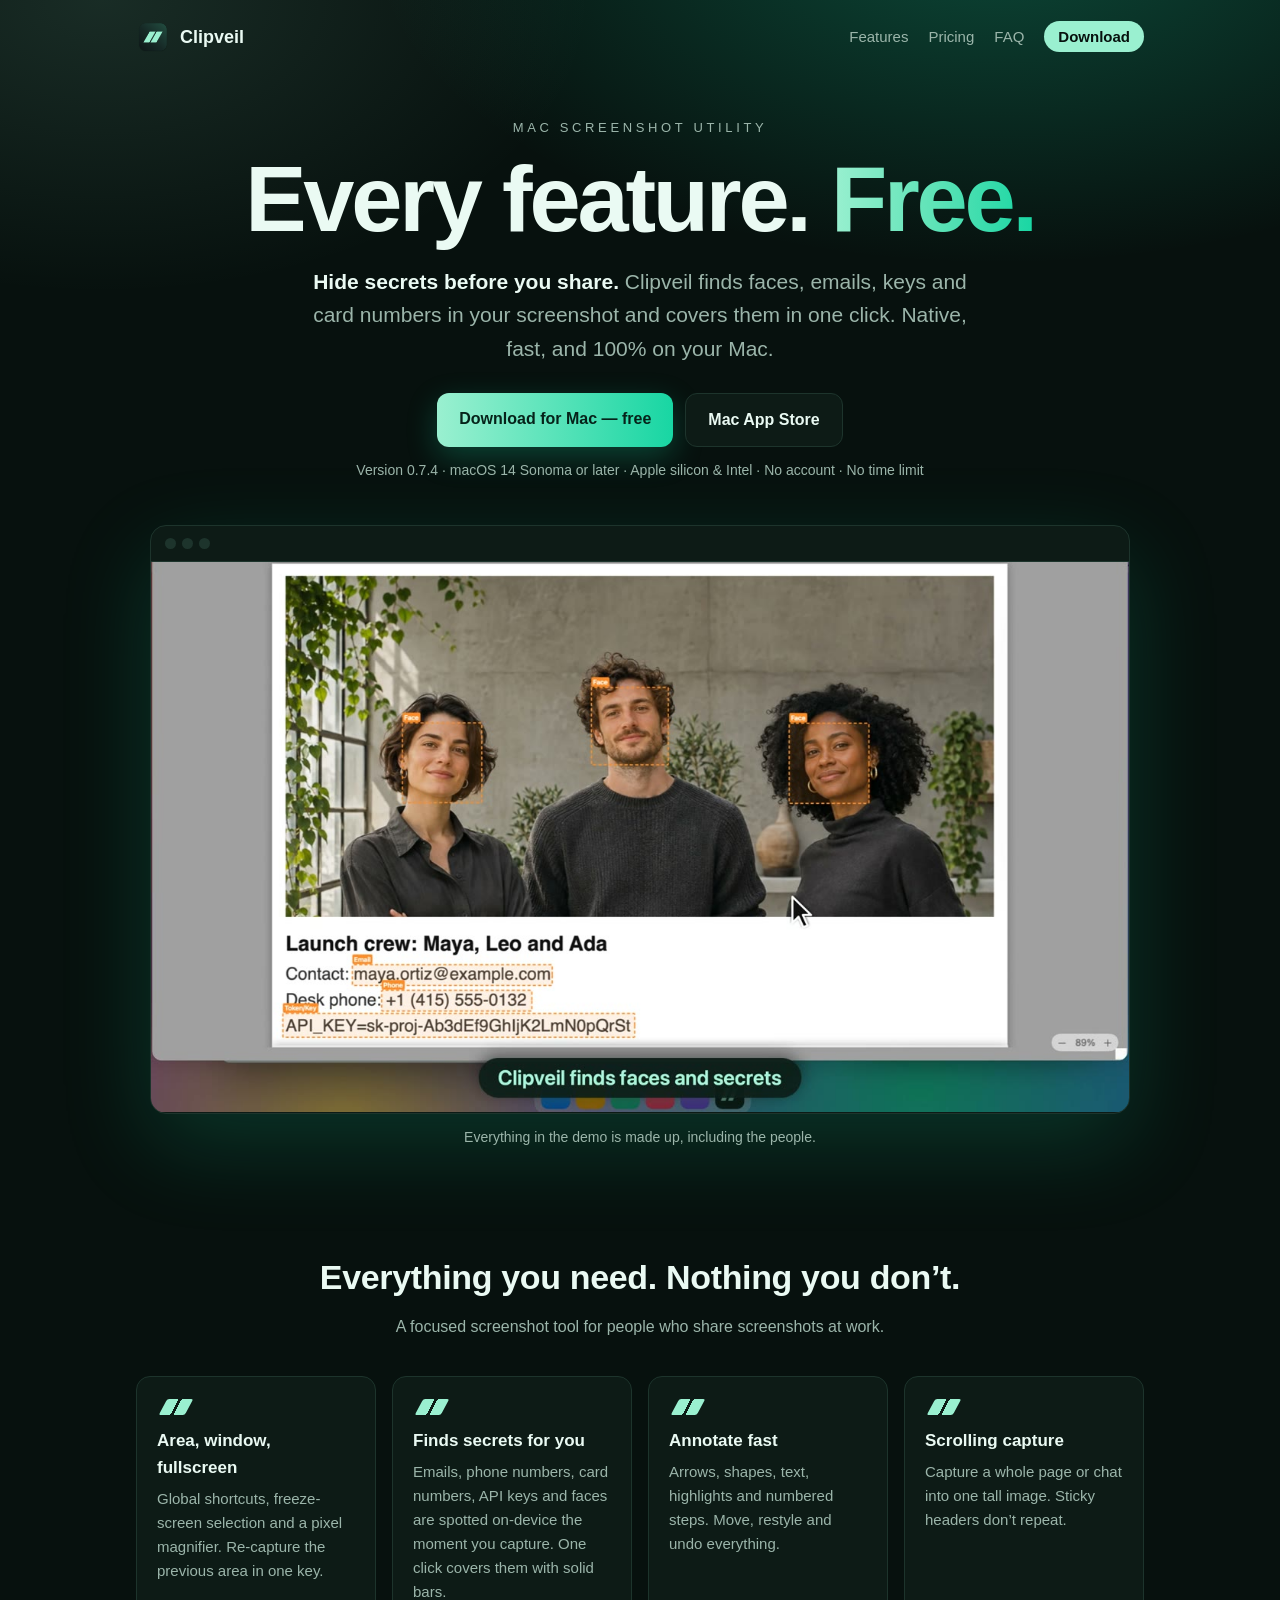
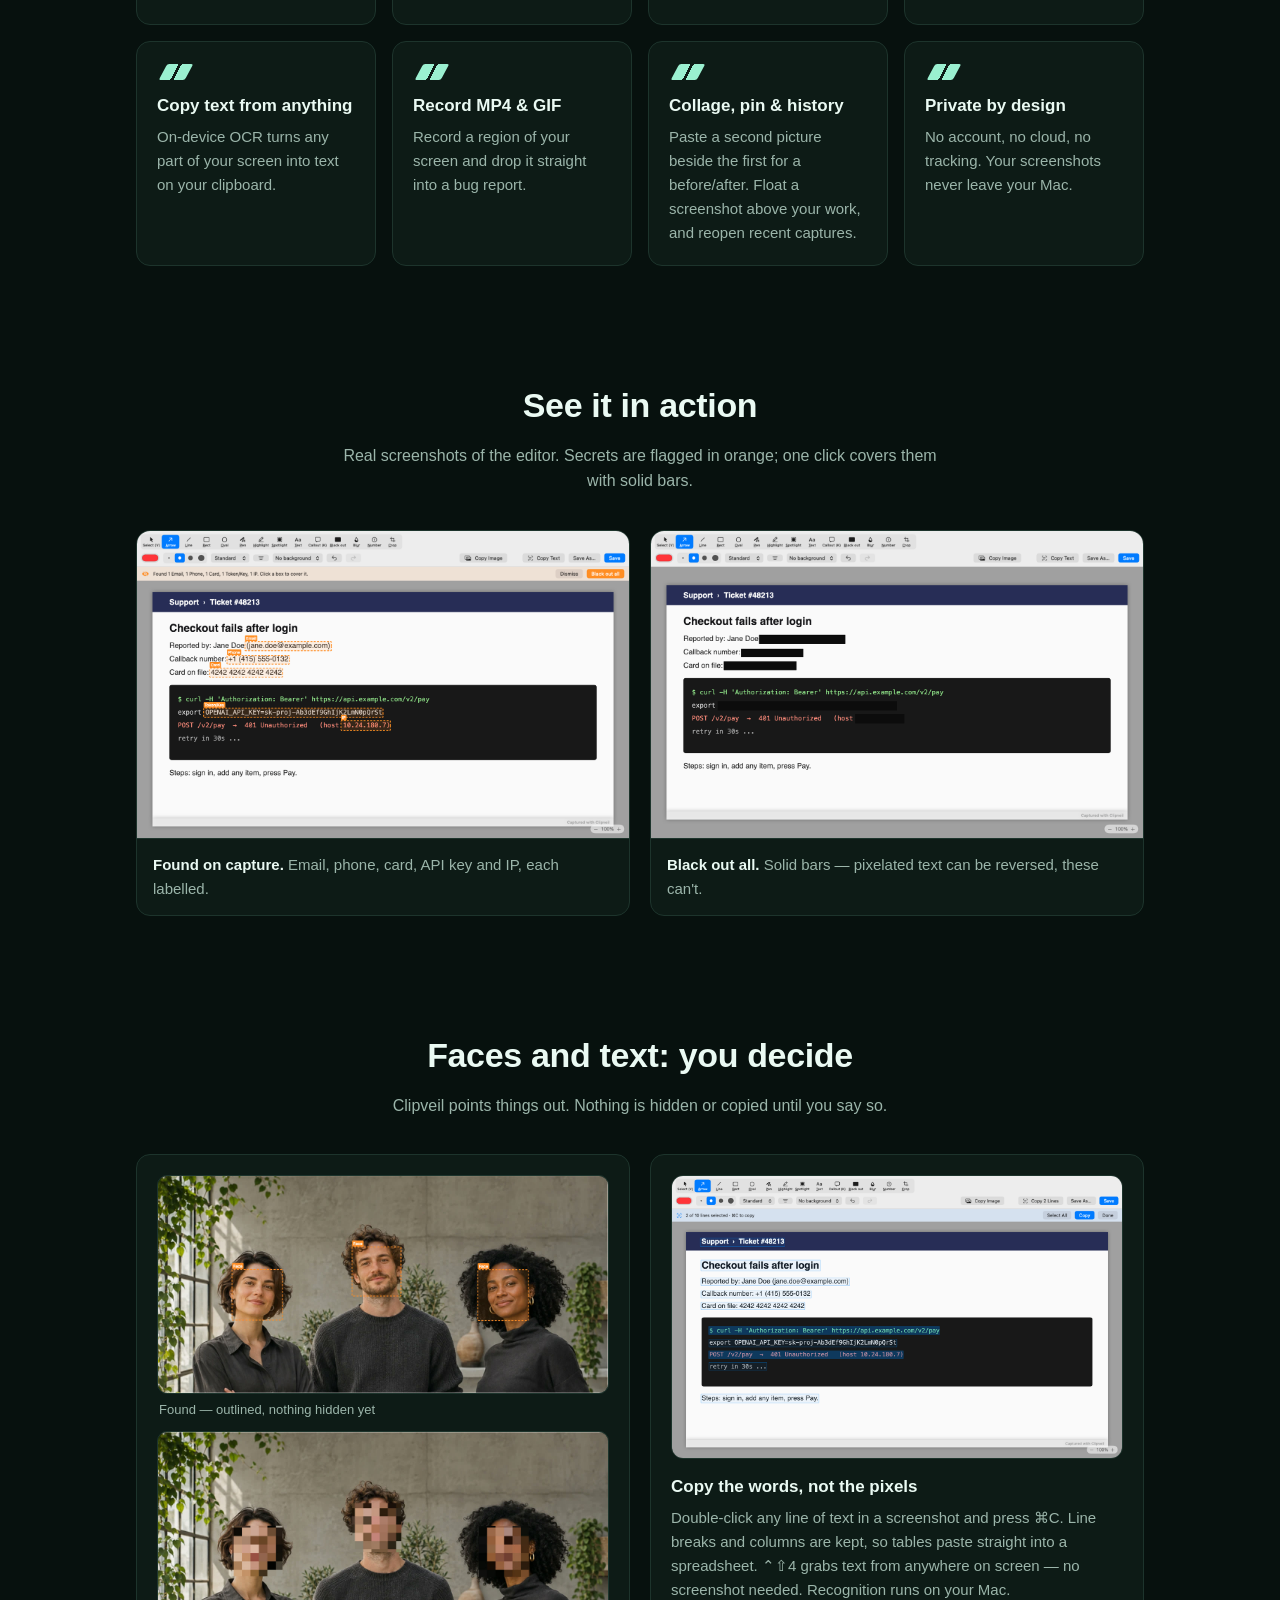
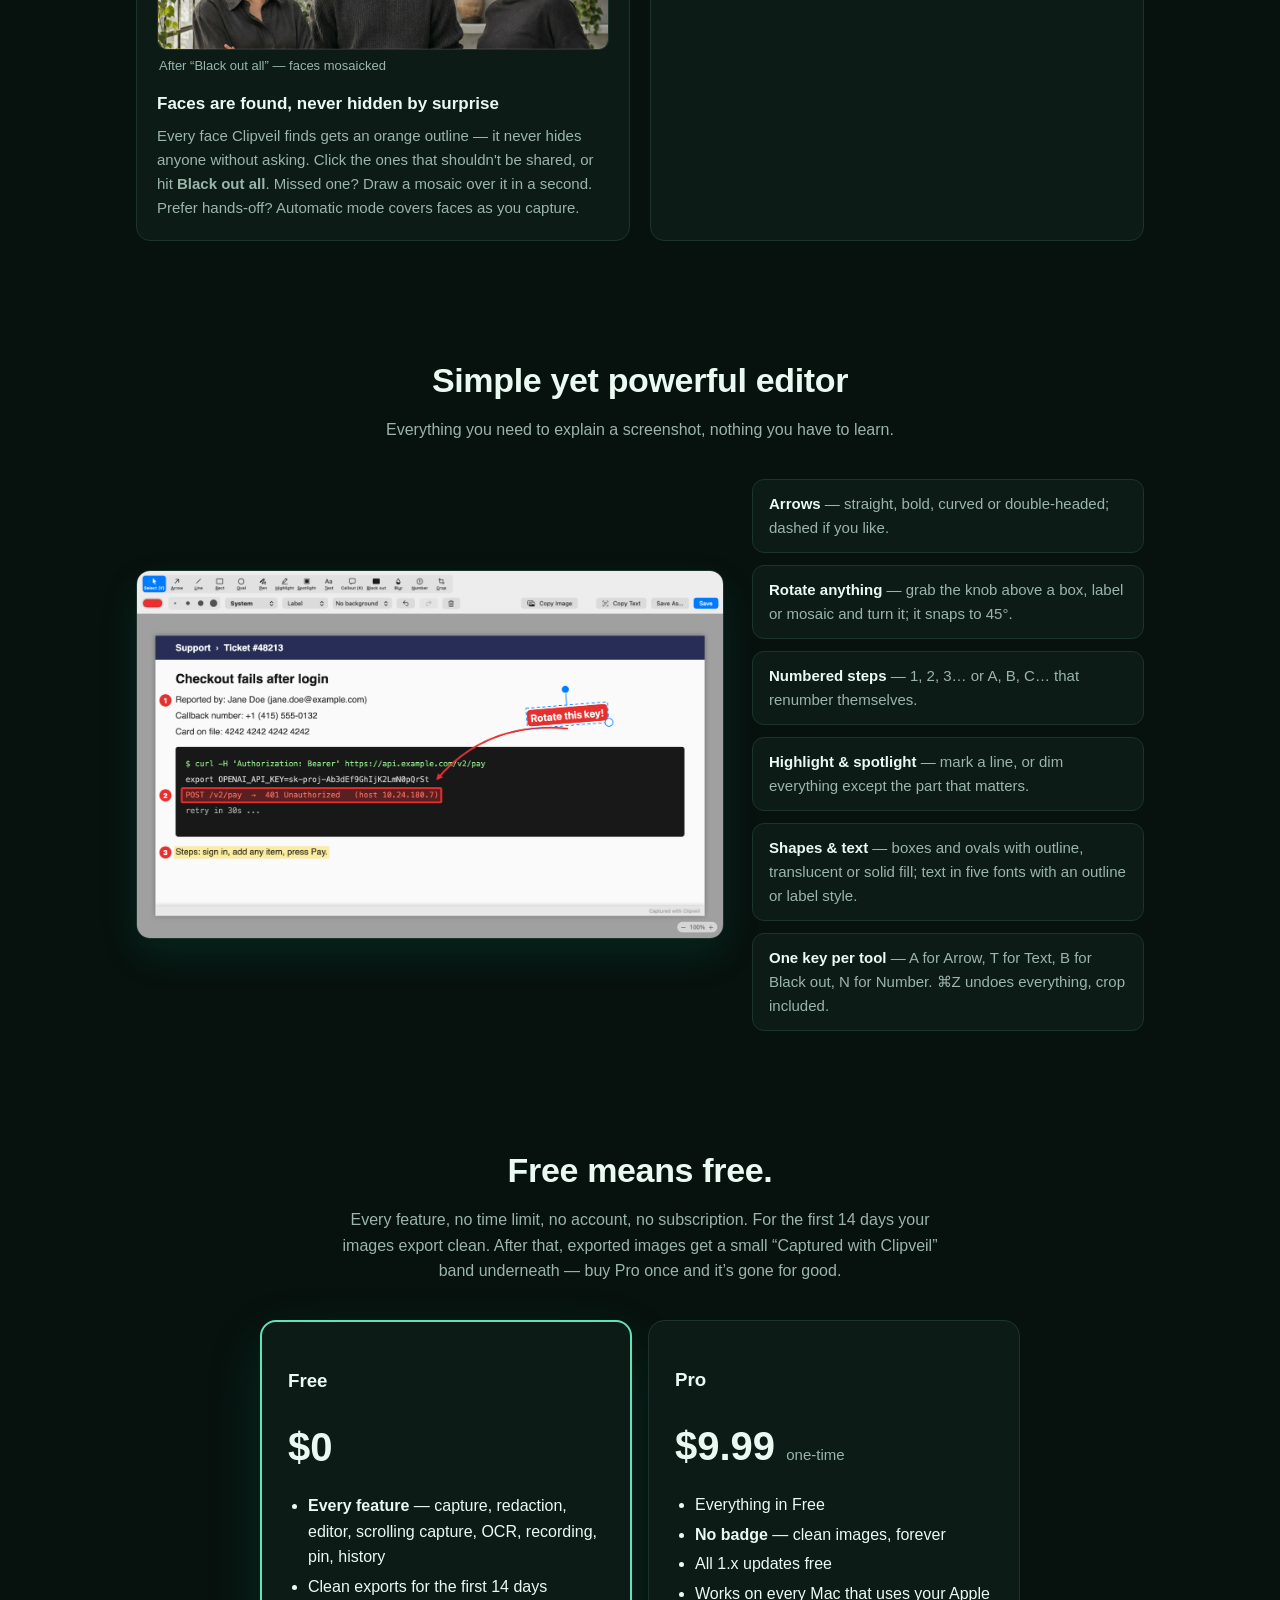
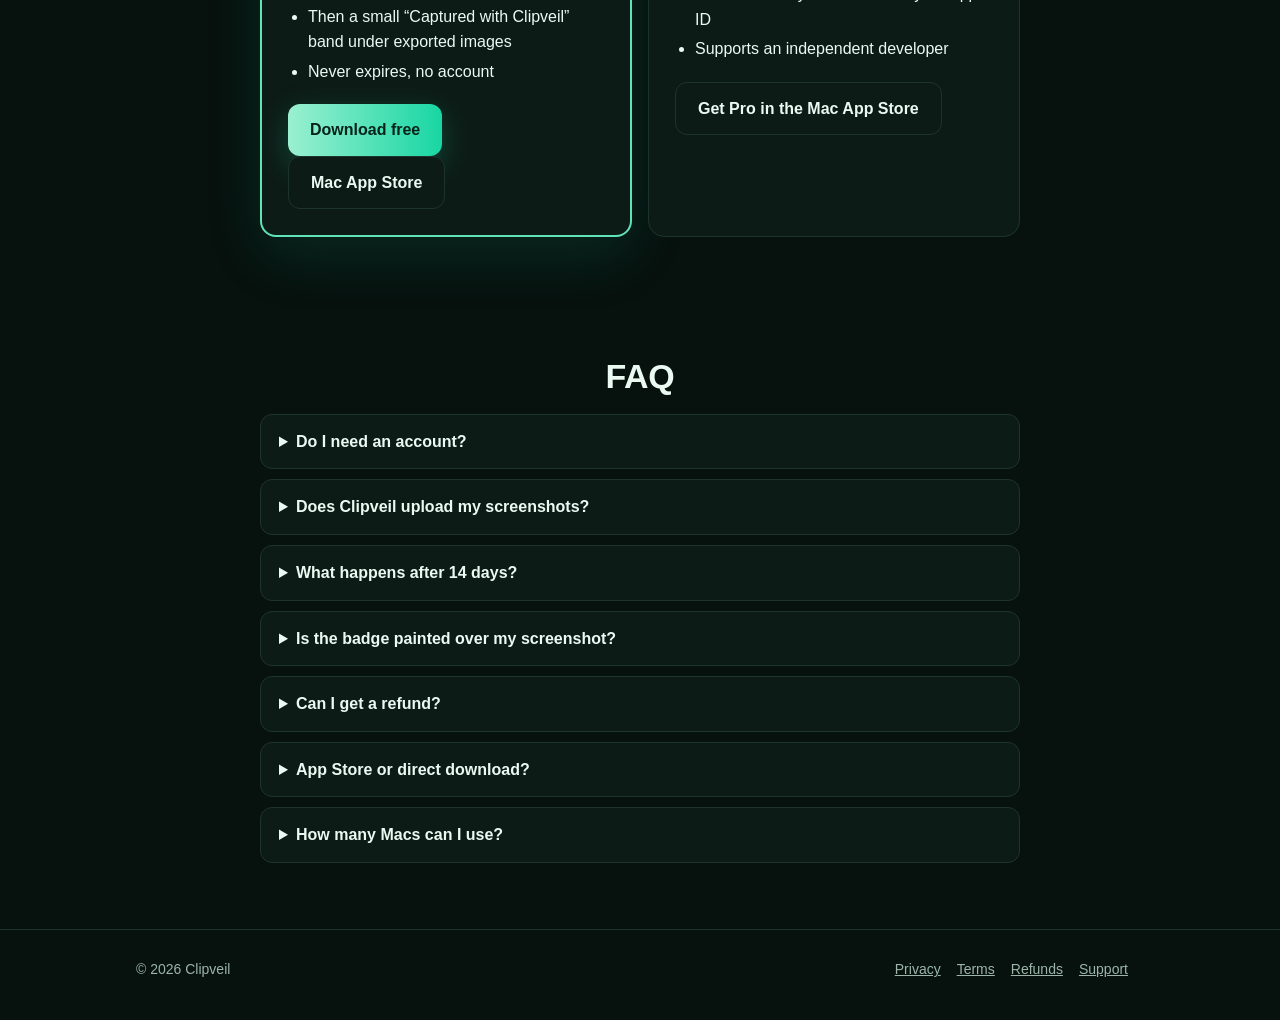
==== commit 43b60ae7: "Clipveil 0.7.4 Co-Authored-By: Claude Fable 5.2 <noreply@anthropic.com>" ====
--- a/index.html
+++ b/index.html
@@ -28,7 +28,7 @@
       <a class="btn primary" href="releases/Clipveil-latest.dmg">Download for Mac — free</a>
       <a class="btn ghost" href="https://apps.apple.com/app/clipveil/id6825523061">Mac App Store</a>
     </div>
-    <p class="fine">Version 0.7.3 · macOS 14 Sonoma or later · Apple silicon &amp; Intel · No account · No time limit</p>
+    <p class="fine">Version 0.7.4 · macOS 14 Sonoma or later · Apple silicon &amp; Intel · No account · No time limit</p>
 
     <div class="demo">
       <div class="bar"><i></i><i></i><i></i></div>
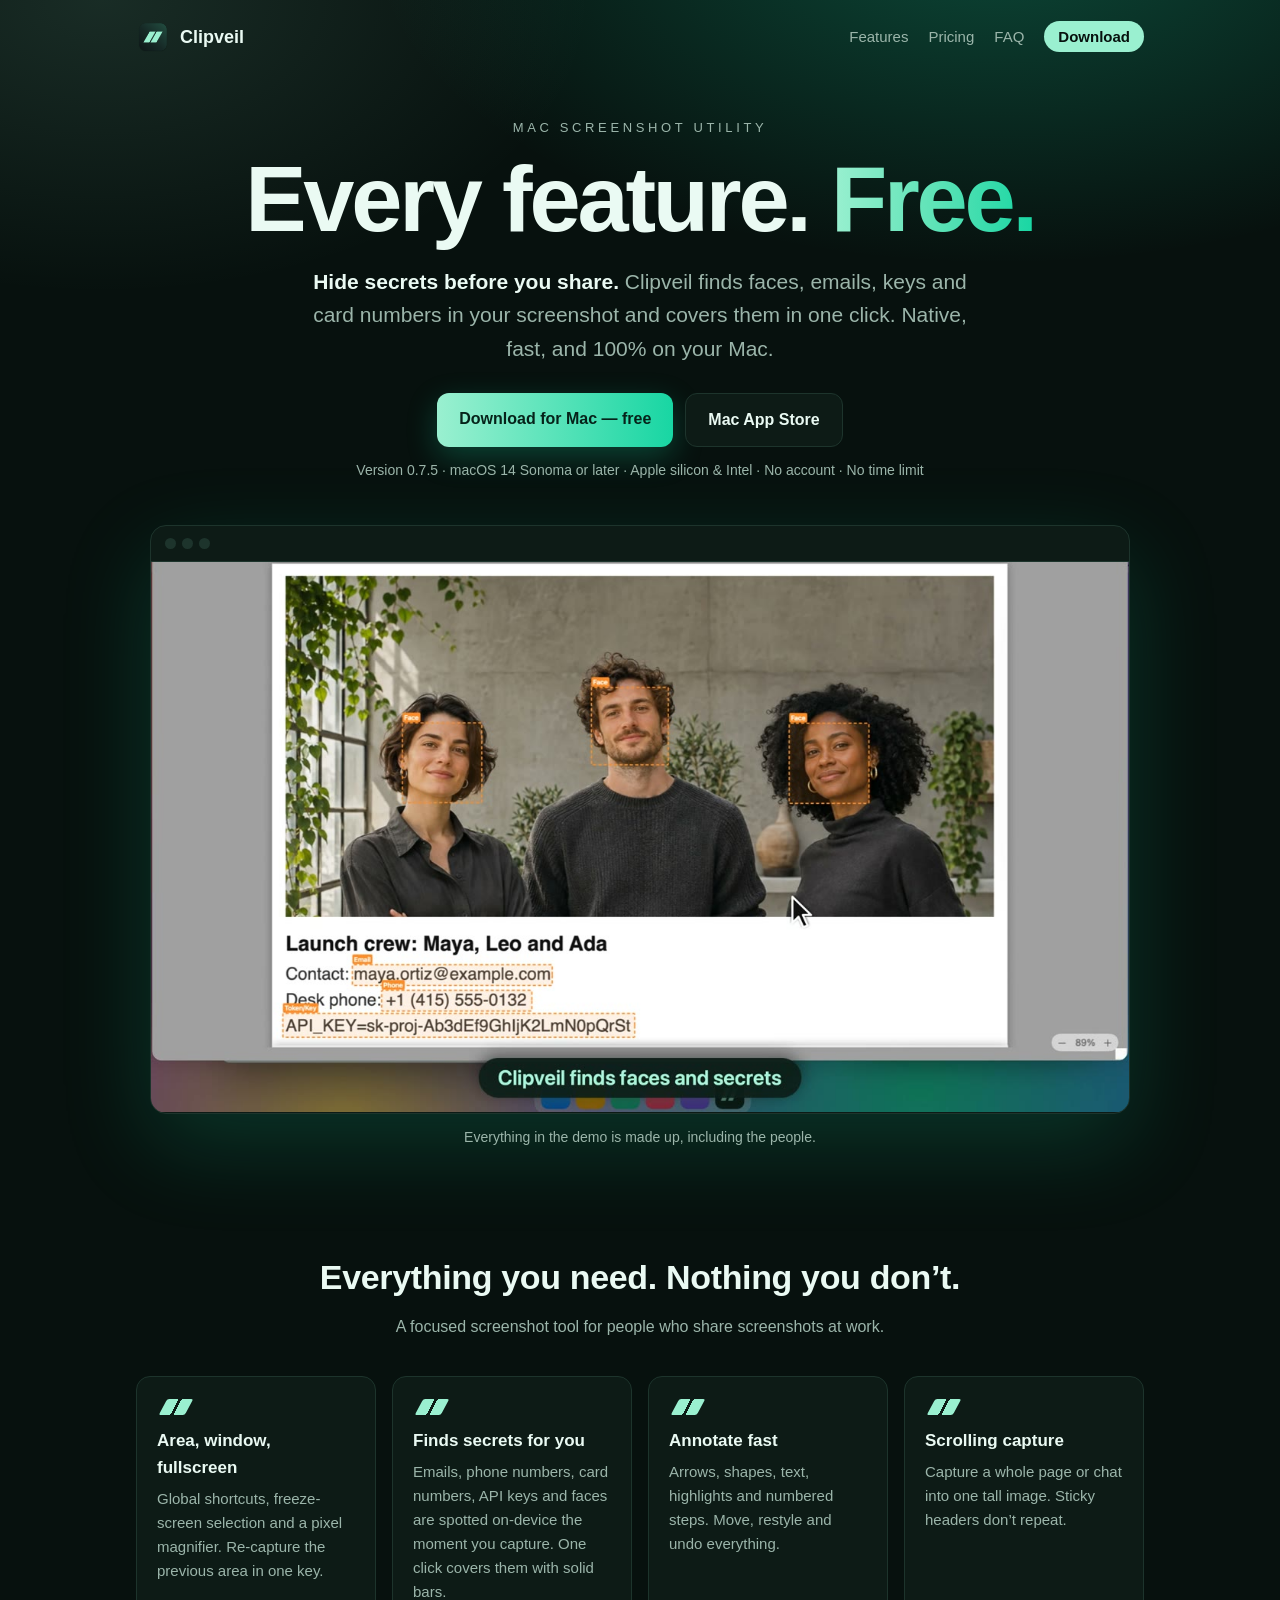
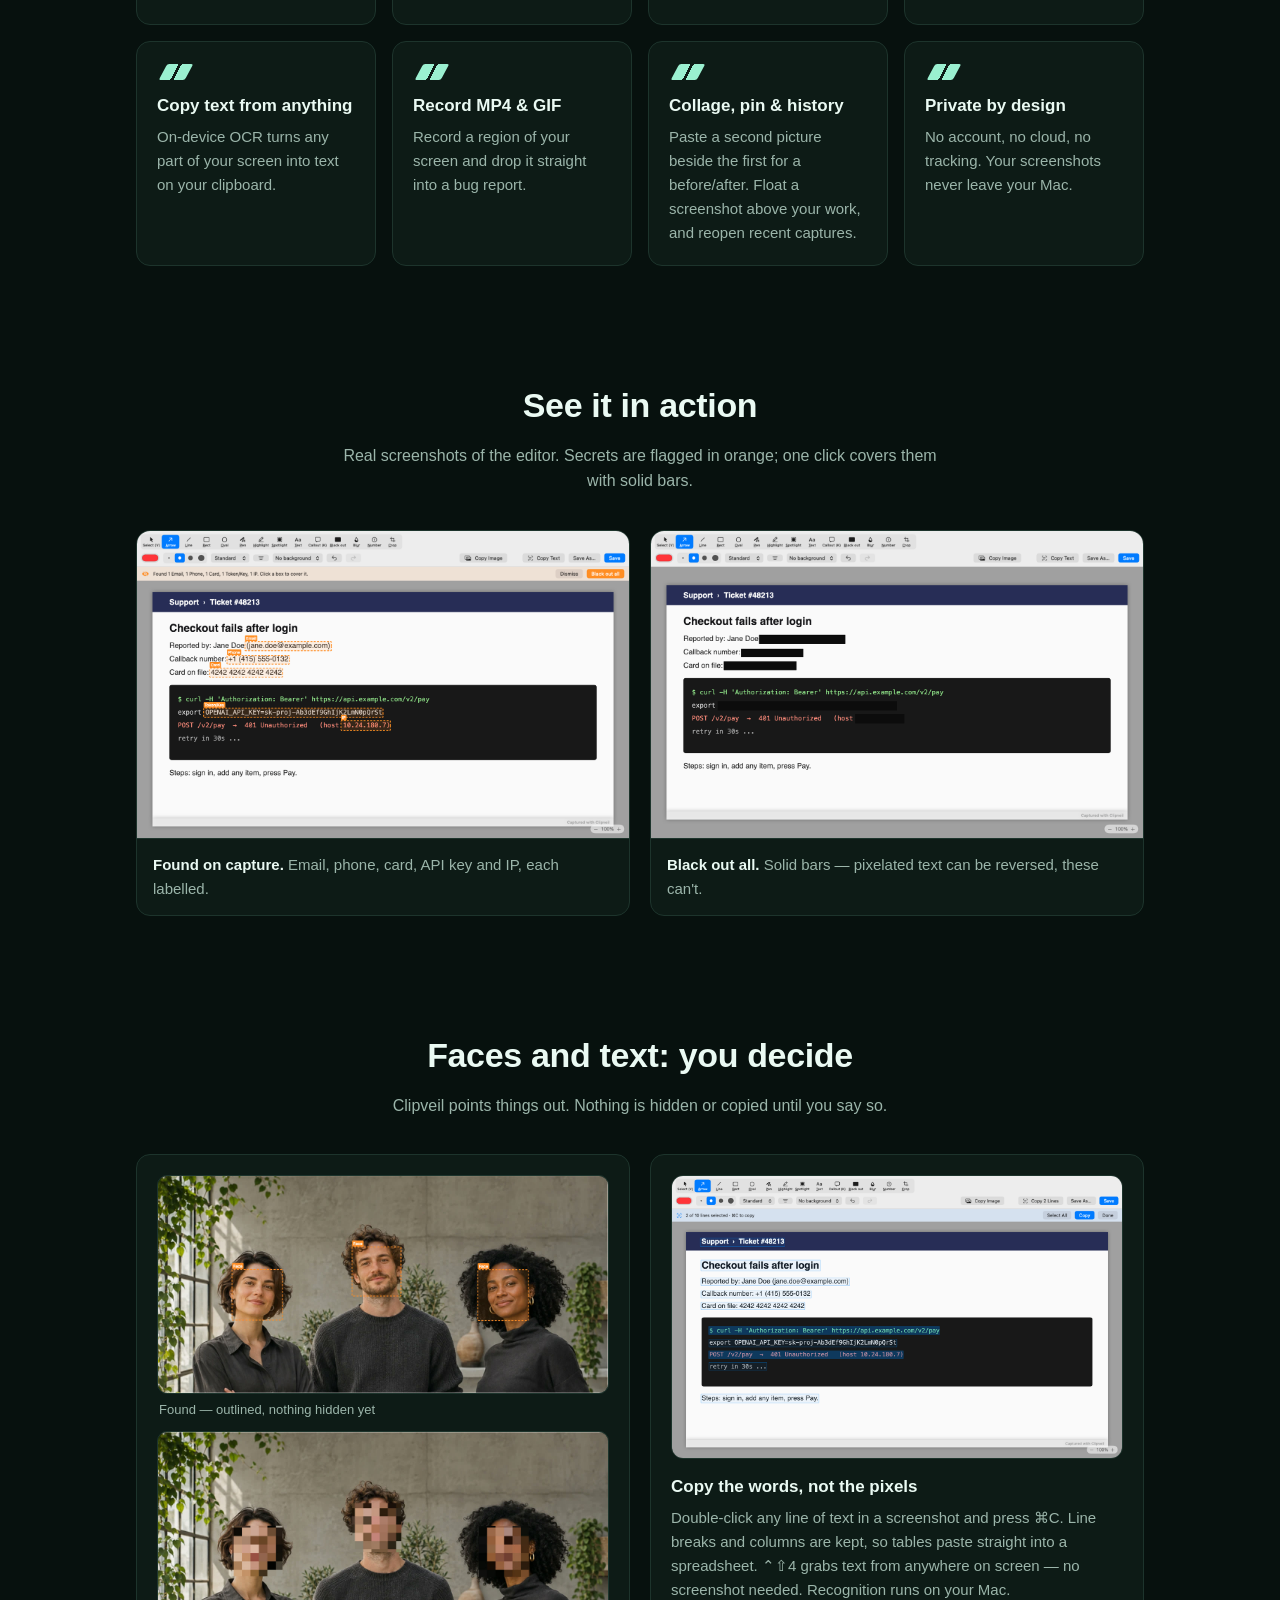
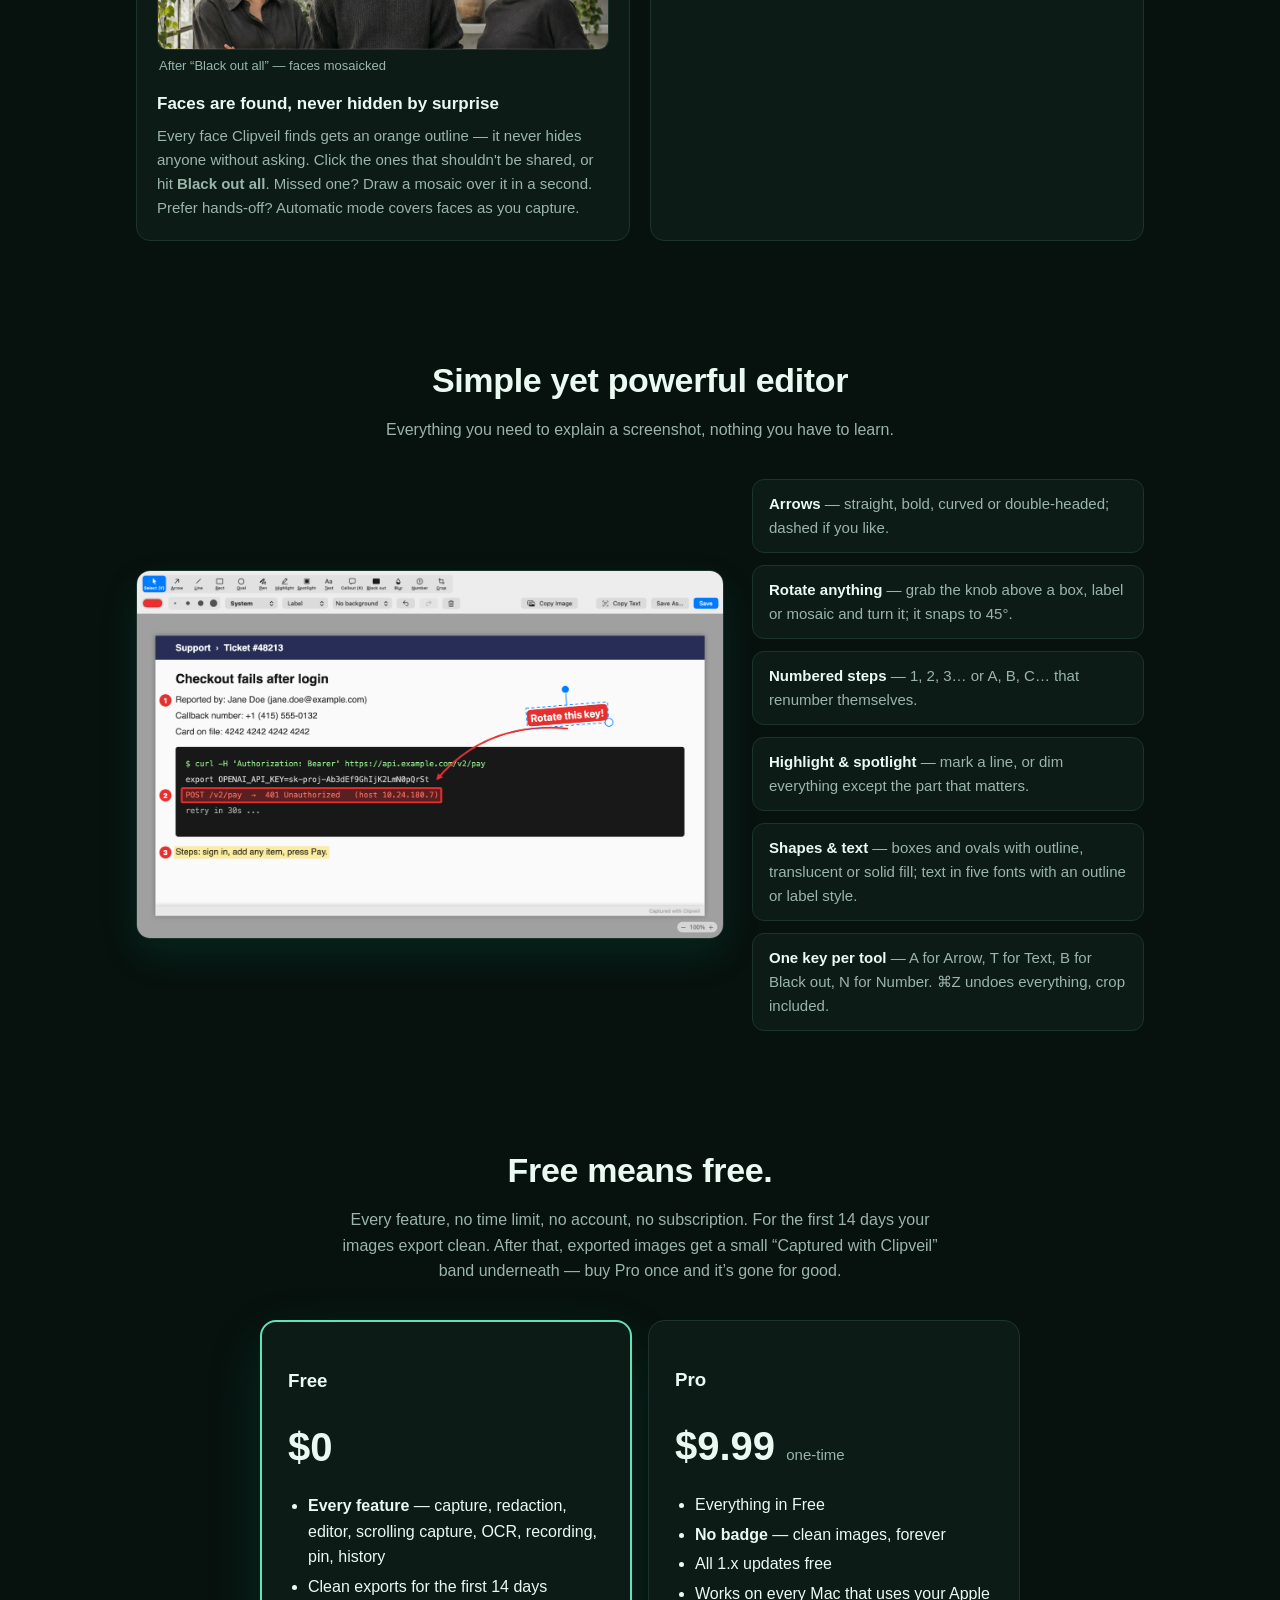
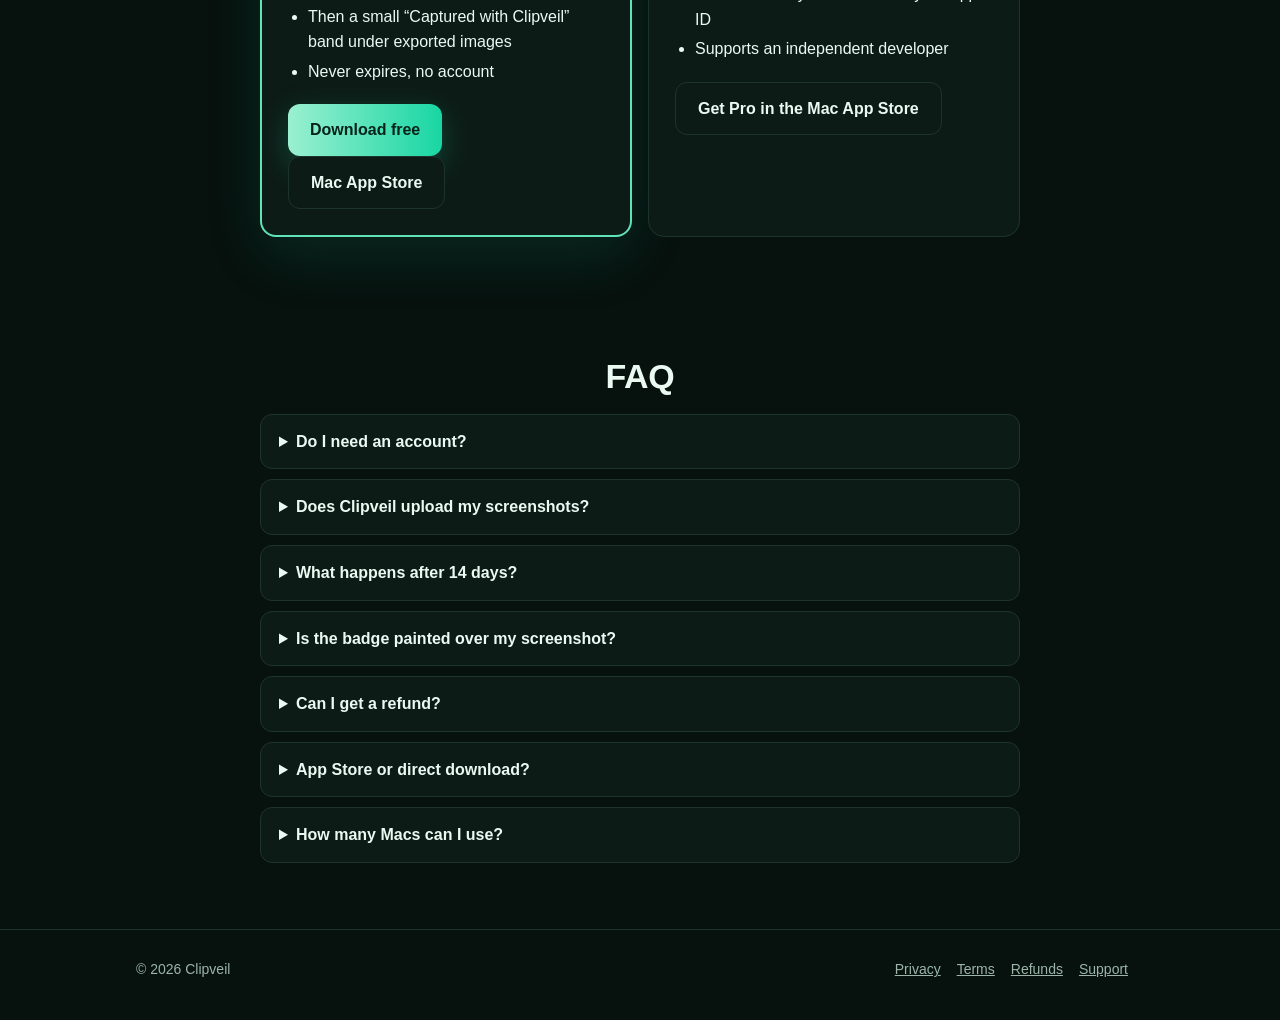
==== commit 15a5f8d8: "Clipveil 0.7.5 Co-Authored-By: Claude Fable 5.2 <noreply@anthropic.com>" ====
--- a/index.html
+++ b/index.html
@@ -28,7 +28,7 @@
       <a class="btn primary" href="releases/Clipveil-latest.dmg">Download for Mac — free</a>
       <a class="btn ghost" href="https://apps.apple.com/app/clipveil/id6825523061">Mac App Store</a>
     </div>
-    <p class="fine">Version 0.7.4 · macOS 14 Sonoma or later · Apple silicon &amp; Intel · No account · No time limit</p>
+    <p class="fine">Version 0.7.5 · macOS 14 Sonoma or later · Apple silicon &amp; Intel · No account · No time limit</p>
 
     <div class="demo">
       <div class="bar"><i></i><i></i><i></i></div>
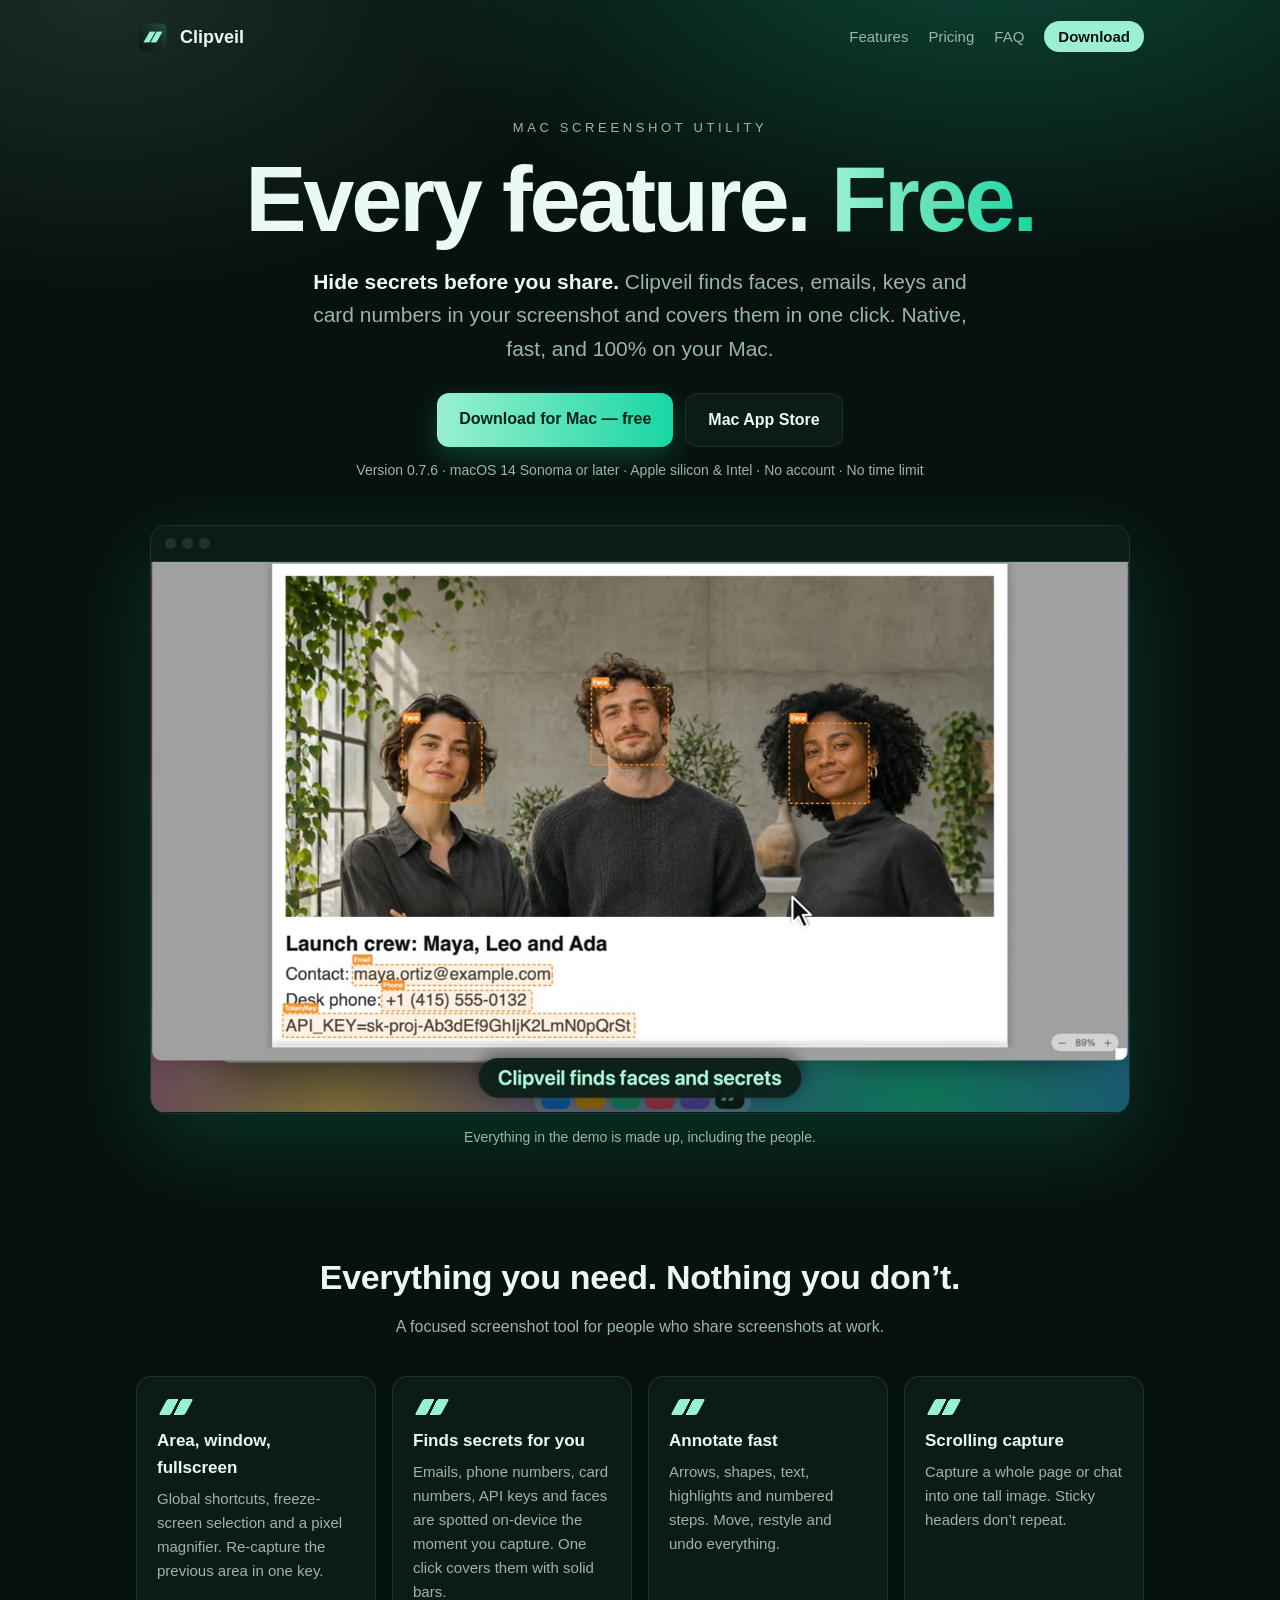
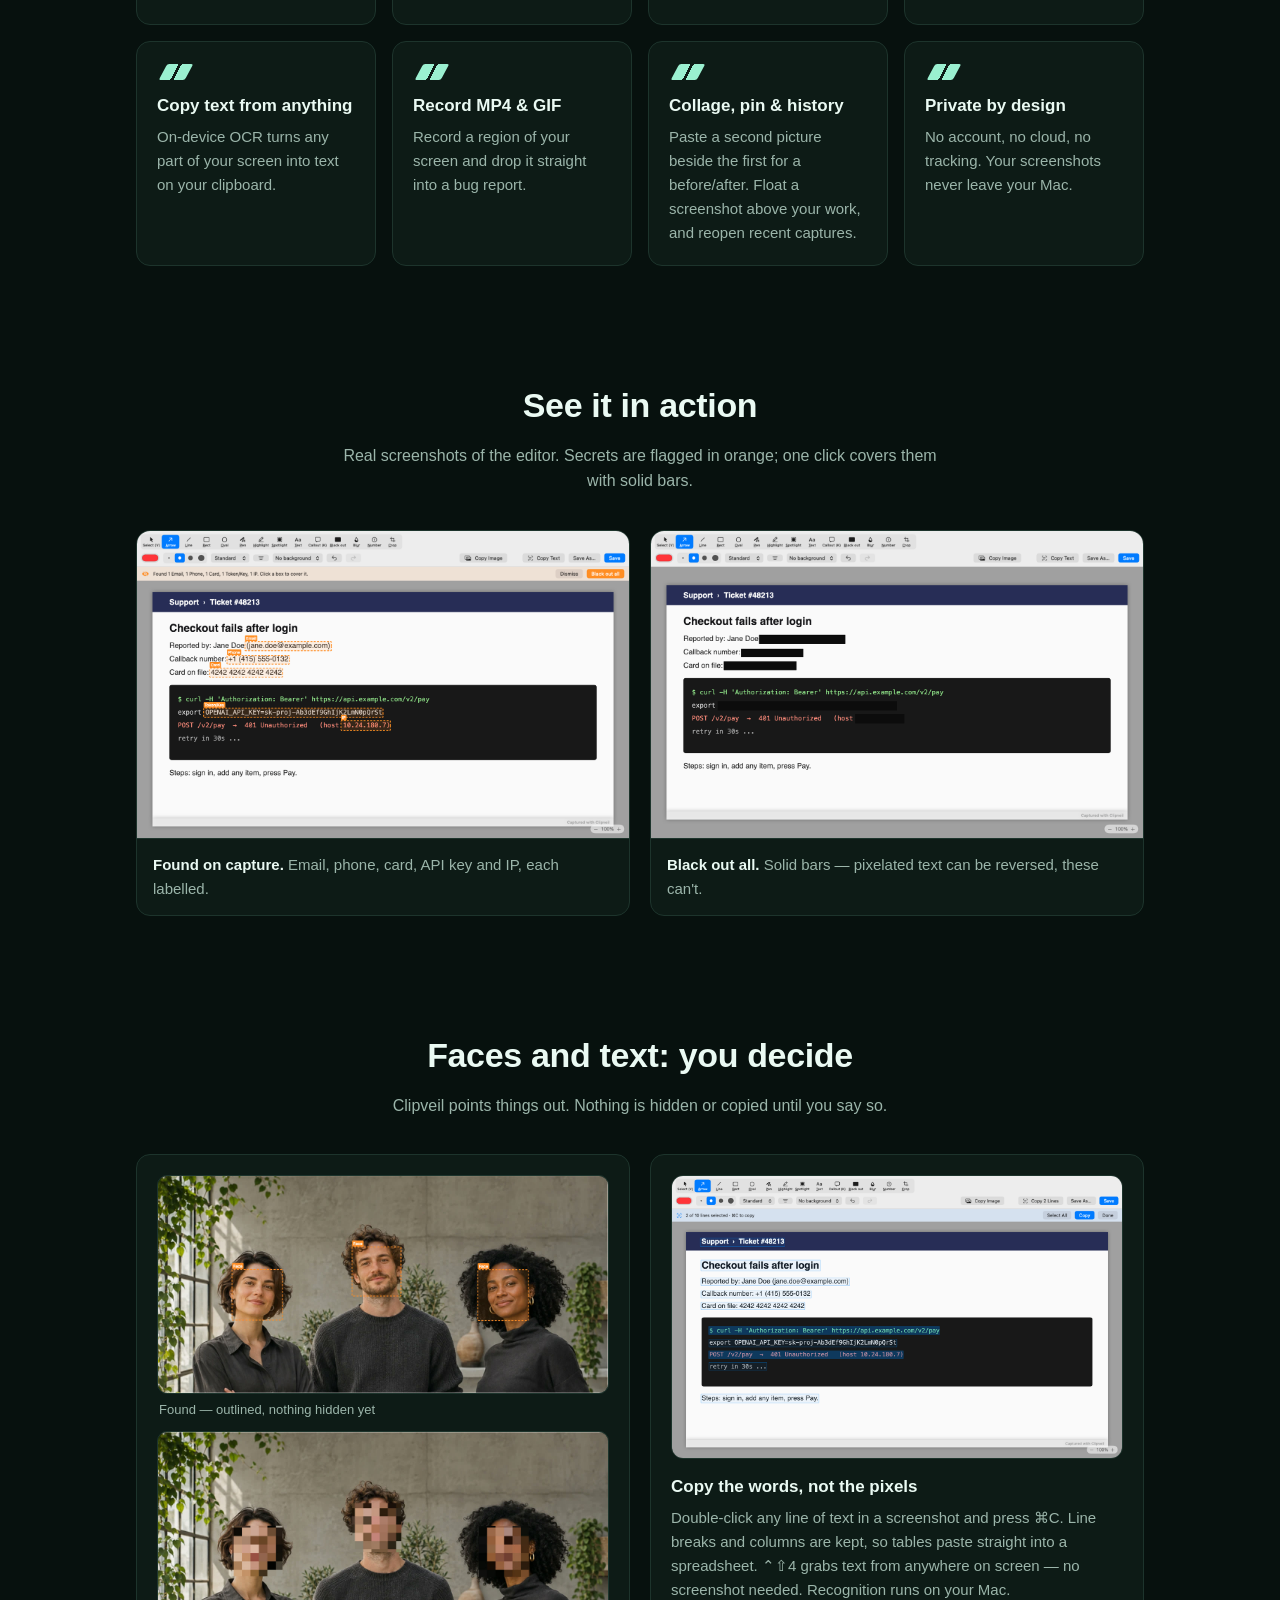
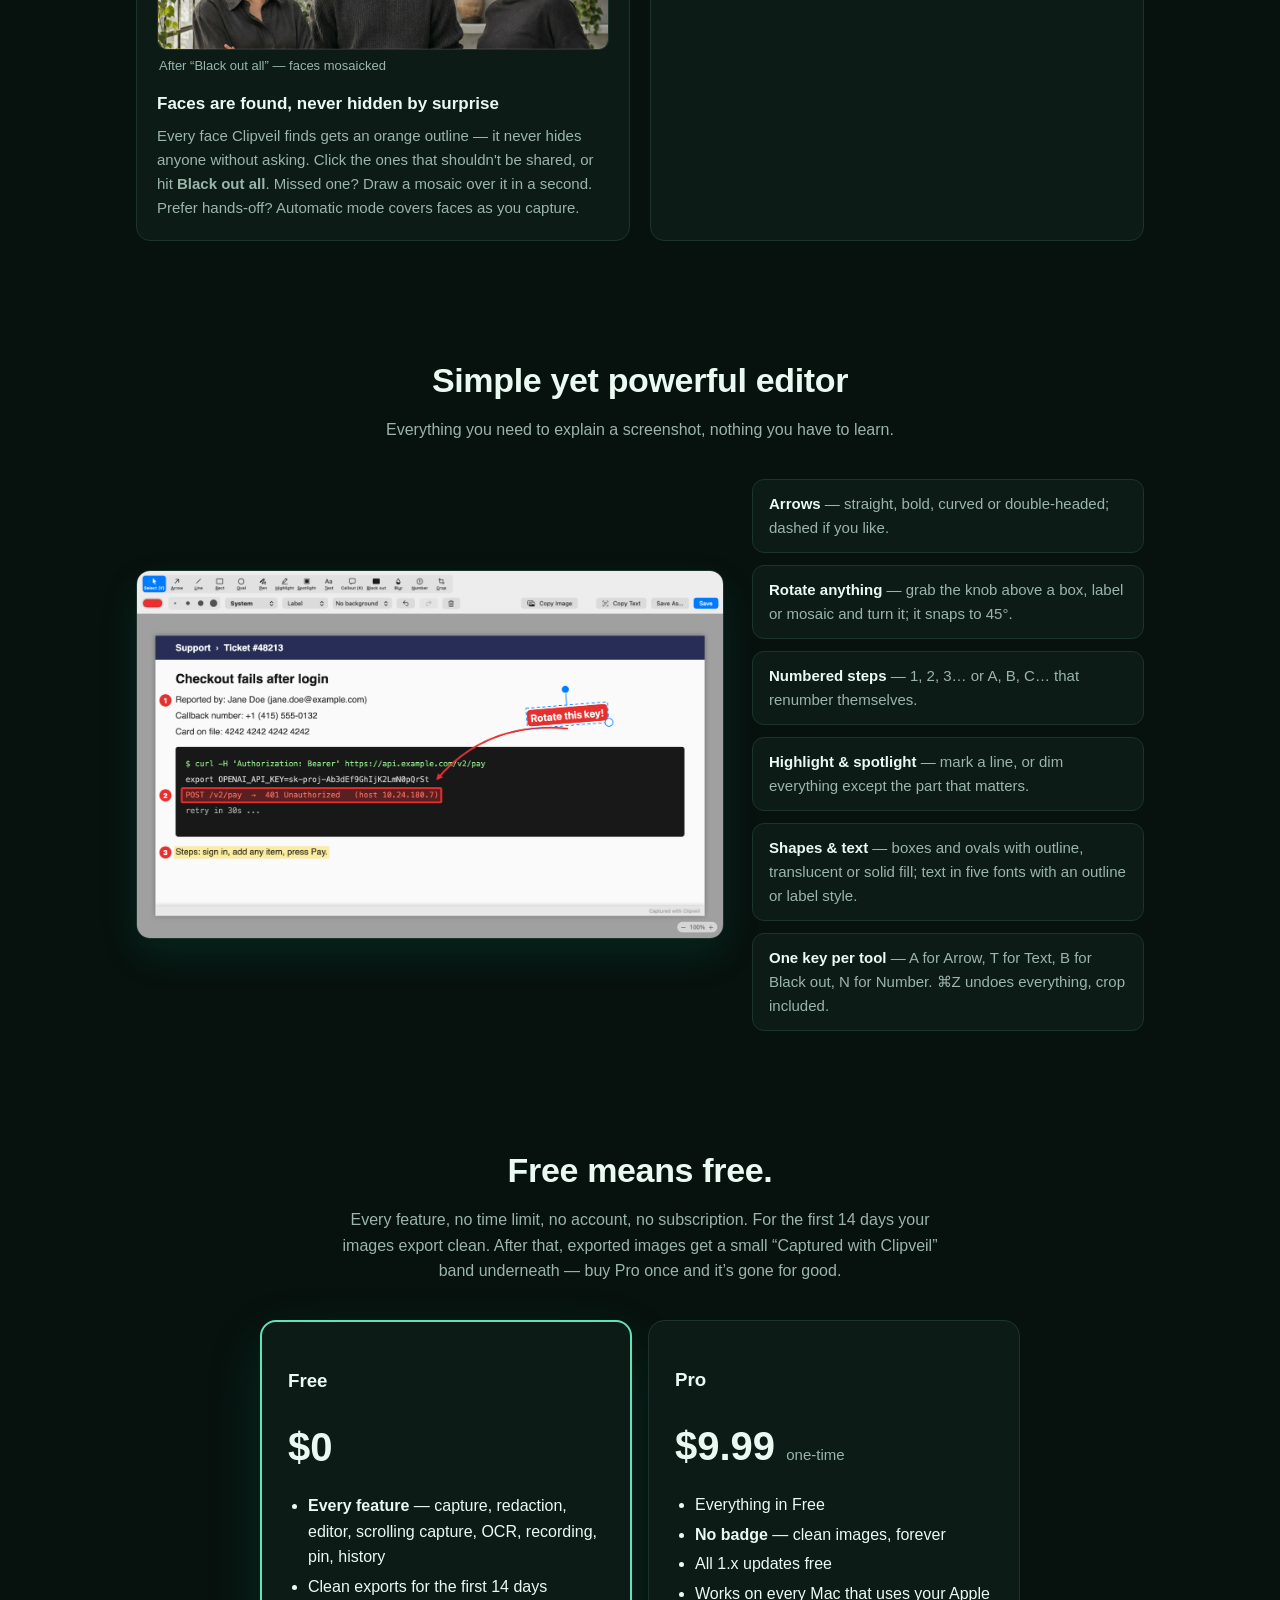
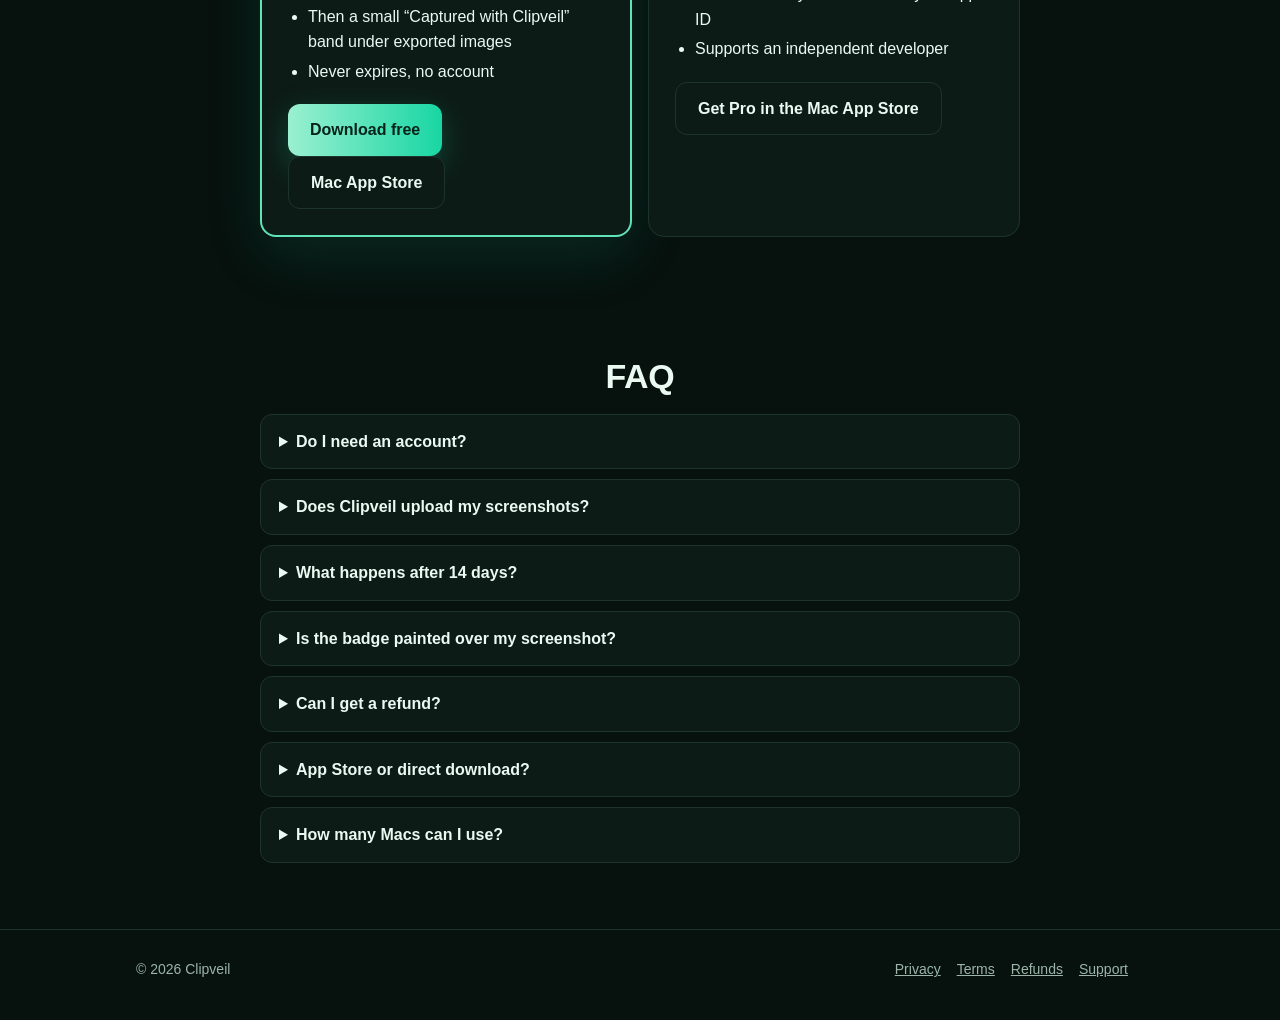
==== commit ebac4137: "Clipveil 0.7.6 Co-Authored-By: Claude Fable 5.2 <noreply@anthropic.com>" ====
--- a/index.html
+++ b/index.html
@@ -28,7 +28,7 @@
       <a class="btn primary" href="releases/Clipveil-latest.dmg">Download for Mac — free</a>
       <a class="btn ghost" href="https://apps.apple.com/app/clipveil/id6825523061">Mac App Store</a>
     </div>
-    <p class="fine">Version 0.7.5 · macOS 14 Sonoma or later · Apple silicon &amp; Intel · No account · No time limit</p>
+    <p class="fine">Version 0.7.6 · macOS 14 Sonoma or later · Apple silicon &amp; Intel · No account · No time limit</p>
 
     <div class="demo">
       <div class="bar"><i></i><i></i><i></i></div>
